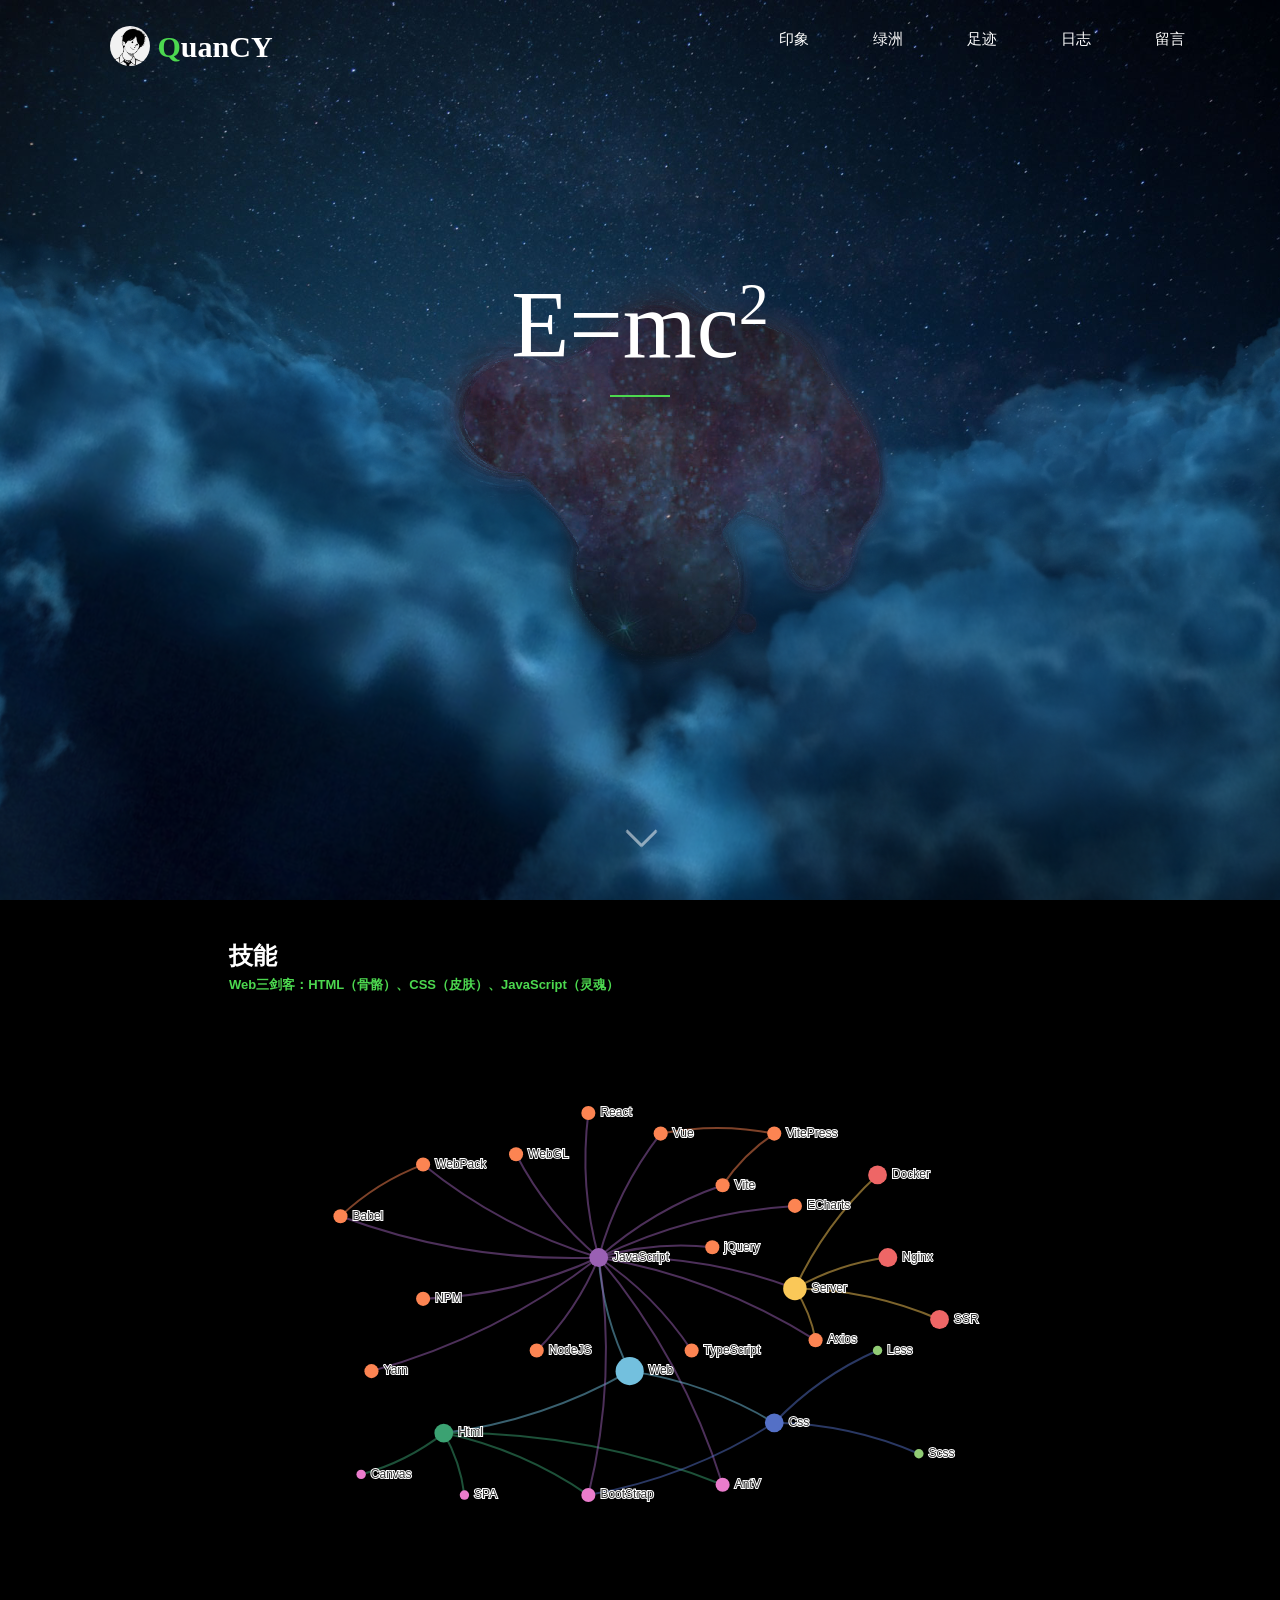
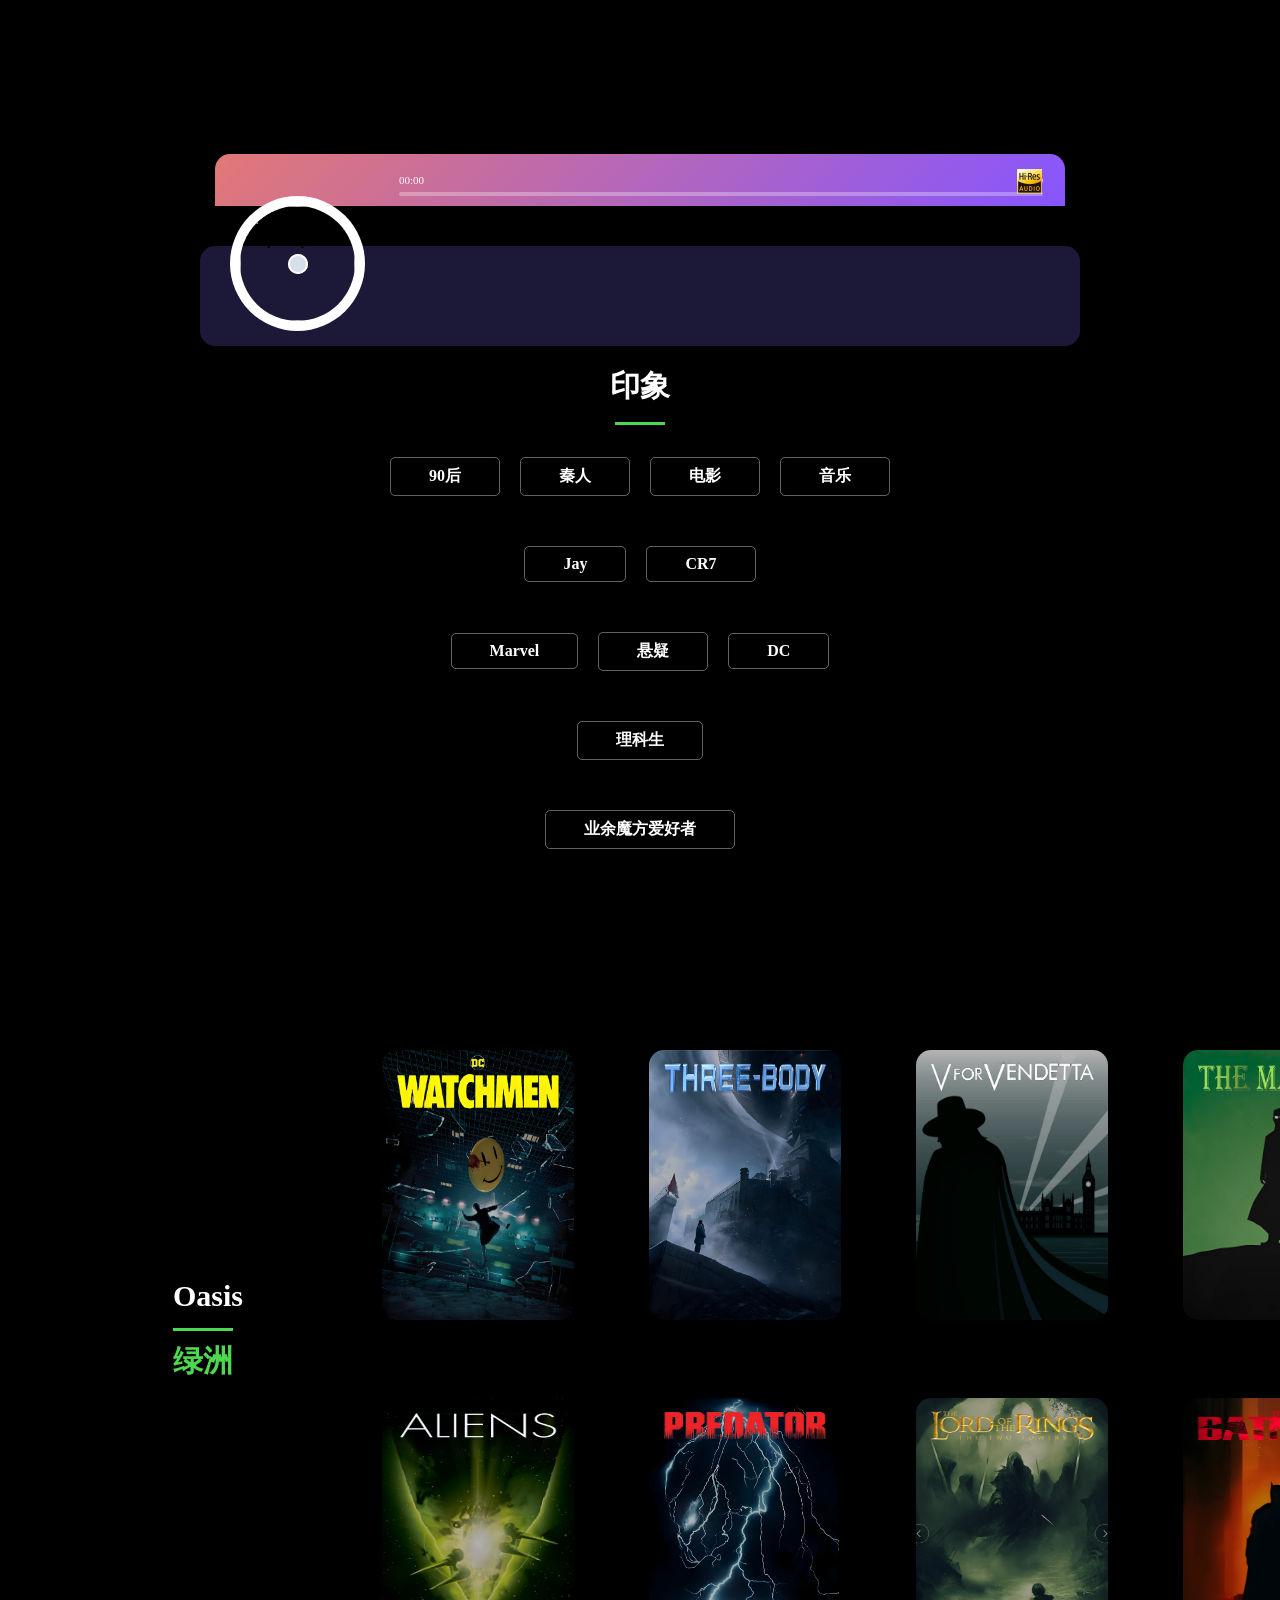
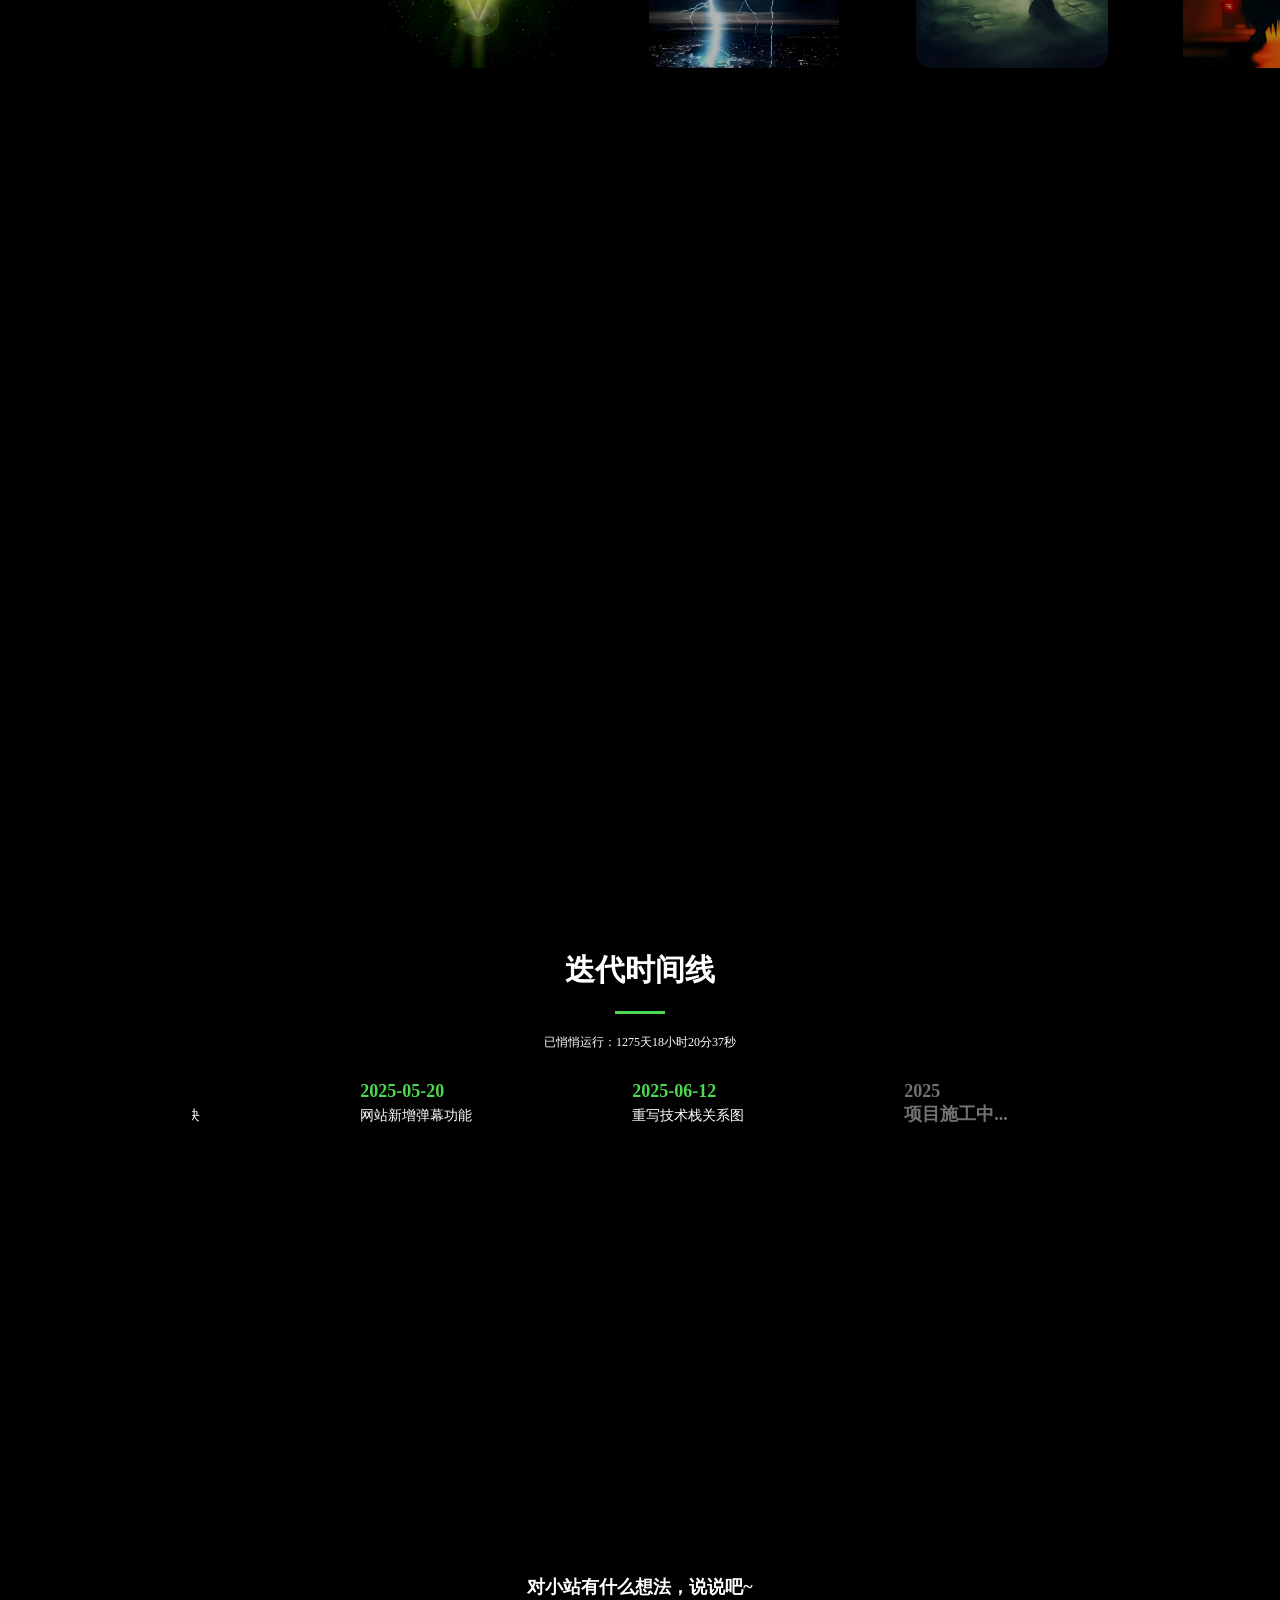
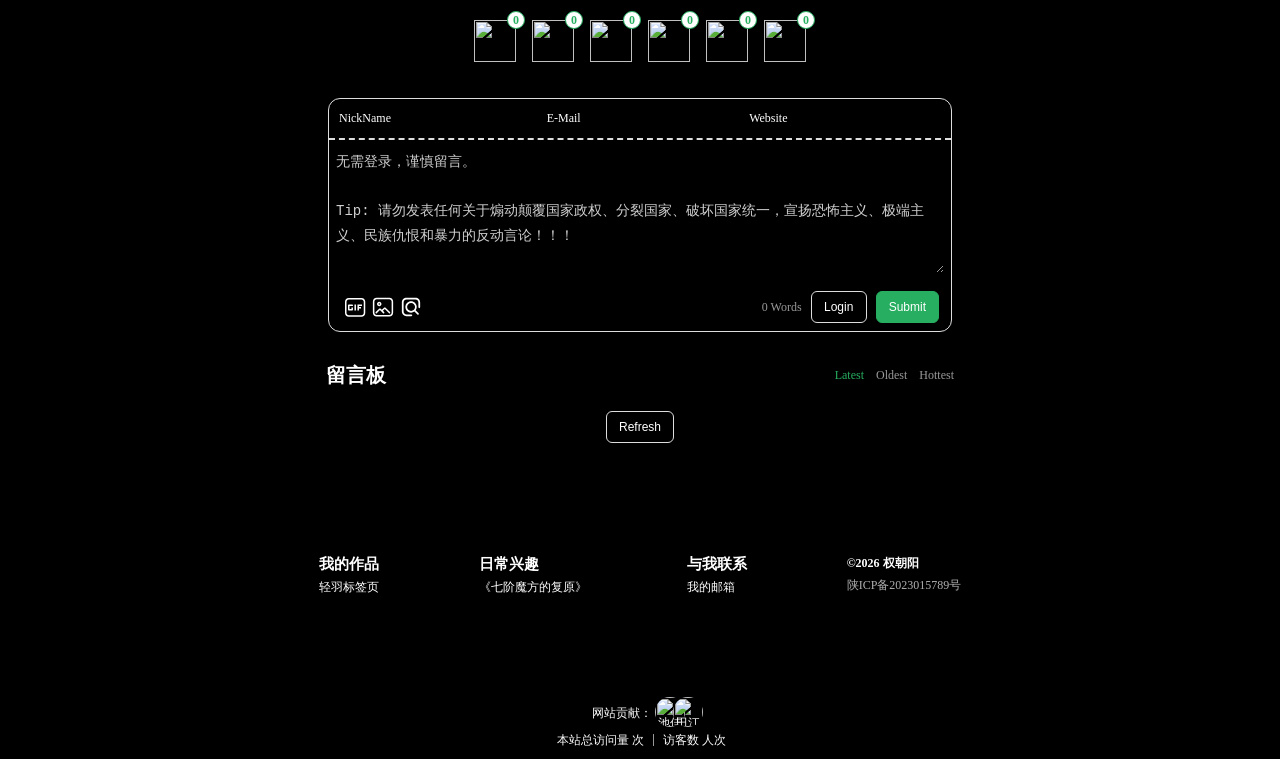
==== index.html @ f8577643 "fix(1): 路径更改" ====
<!-- <!DOCTYPE html> -->
<html lang="zh-CN">
  <head>
    <meta charset="UTF-8" />
    <link rel="icon" href="./img/Normal/Q.svg">
    <link rel="stylesheet" href="./css/loading.css">
    <meta name="viewport" content="width=device-width, initial-scale=1.0">
    <link rel="canonical" href="https://quancy.cn/">
    <meta http-equiv="Cross-Origin-Opener-Policy" content="same-origin">
    <meta http-equiv="Content-Security-Policy" content="default-src * 'unsafe-inline' 'unsafe-eval';img-src * blob: data:">
    <meta name="description" content="权朝阳的个人网站/quancy.cn" />
    <meta data-react-helmet="true" name="keywords" content="权朝阳的个人网站/quancy.cn">
    <link rel="stylesheet" href="https://use.fontawesome.com/releases/v5.3.1/css/solid.css">
    <link rel="stylesheet" href="https://use.fontawesome.com/releases/v5.3.1/css/fontawesome.css">
    <link rel="stylesheet" href="./css/music.css">
    <link rel="stylesheet" type="text/css" href="./index.css">
    <link rel="stylesheet" href="./css/card.css">
    <link rel="stylesheet" href="./css/3d-card.css">
    <link rel="stylesheet" href="./css/waline.min.css">
    <link rel="stylesheet" href="./css/danmu.css">
    <title>权朝阳&nbsp;&nbsp;|&nbsp;&nbsp;矩阵革命</title>
    <script src="./js/swal.js"></script>
    <script src="./js/danmu.js"></script>
    <script src="./js/echarts.js"></script>
    <script src="https://echarts.zhangmuchen.top/dep/echarts/map/js/china.js"></script>
  </head>
  <body>
    <!-- 加载UI -->
    <div class="loader"><span>L</span><span>O</span><span>A</span><span>D</span><span>I</span><span>N</span><span>G</span><span></span><span></span><span></span></div>
    <div id="contentPage">
      <!-- 背景 -->
      <div id="myselfGroundImg">
        <div id="container"></div>
      </div>
        <div id="navTopMenu">
          <span id="navMenuDiv">
            <span id="logoContent">
              <img src="./img/Normal/avatar.png" class="avator-class" alt="权朝阳">
              <span style="vertical-align: middle;"><span style="color: #4cd84f;">Q</span>uanCY</span>
            </span>
            <h1 style="text-indent: -9999px">权朝阳/quancy.cn</h1>
          </span>
          <nav id="hrefDiv">
            <!-- <a class="hrefText" href="https://new.quancy.cn">新版2.0</a> -->
            <a class="hrefText" id="aboutText">印象</a>
            <a class="hrefText" id="favorite">绿洲</a>
            <a class="hrefText" id="footmarkText">足迹</a>
            <a class="hrefText" id="logText">日志</a>
            <a class="hrefText" id="msgText">留言</a>
          </nav>
        </div>
      <main>
        <!-- 导航 -->
        <section style="height: 100vh;">
          <div id="topTitle">
            <div id="matrix">
              <span>E=mc<sup>2</sup></span>
            </div>
            <span class="myselfCss">
              <span class="lineOrange"></span>
            </span>
          </div>
          <div id="scrollDown"><span id="scrollDownIcon"></span></div>
        </section>
        <!-- 技能 -->
        <section>
          <div id="skill">
            <div style="backdrop-filter: blur(100px) !important;padding: 40px;">
              <div class='chartsWrapper' id='link'></div>
            </div>
          </div>
        </section>
        <!-- 印象 -->
        <section class="like-card">
          <div class="musicBody">
            <div class="musicDiv" id="musicId">
              <div id="app-cover">
                <div id="player">
                  <div id="player-track" class="active">
                    <span id="album-name"></span>
                    <span class="qualityCss">
                      <img src="./img/Normal/hi-res.jpg" class="vipIcon" alt="权朝阳/quancy.cn">
                    </span>
                    <div id="track-name"></div>
                    <div id="track-time" class="active">
                      <div id="current-time"></div>
                      <div id="track-length"></div>
                    </div>
                    <div id="s-area">
                      <div id="ins-time"></div>
                      <div id="s-hover"></div>
                      <div id="seek-bar" style="width: 0px"></div>
                    </div>
                  </div>
                  <div id="player-content">
                    <div id="album-art" class="">
                      <img src="" class="active" id="musicPic" alt="权朝阳/quancy.cn"/>
                    </div>
                    <div class="containerLrc">
                      <ul class="wordList">
                      </ul>
                    </div>
                    <div id="player-controls">
                      <div class="control">
                        <div class="button" id="play-previous">
                          <i class="fas fa-backward"></i>
                        </div>
                      </div>
                      <div class="control">
                        <div class="button" id="play-pause-button">
                          <i class="fa fa-play"></i>
                        </div>
                      </div>
                      <div class="control">
                        <div class="button" id="play-next">
                          <i class="fas fa-forward"></i>
                        </div>
                      </div>
                    </div>
                  </div>
                </div>
              </div>
            </div>
            <div id="tagContent">
              <h3 id="myselfDiv">印象</h3>
              <span class="lineBottom"></span>
              <div class="curTag">
                <span>90后</span><span>秦人</span><span>电影</span><span>音乐</span>
              </div>
              <div class="curTag">
                <span id="jay">Jay</span><span id="cr7">CR7</span>
              </div>
              <div class="curTag">
                <span id="marvel">Marvel</span><span>悬疑</span><span id="DC">DC</span>
              </div>
              <div class="curTag"><span>理科生</span></div>
              <div class="curTag"><span>业余魔方爱好者</span></div>
            </div>
          </div>
        </section>
        <!-- 绿洲 -->
        <section class="like-card">
          <div class="musicBody">
            <div class="favorite-body">
              <div class="ev-module-edit">
                <div class="ev-module-edit-box1">
                  <strong>Oasis</strong>
                </div>
                <div class="ev-module-edit-box2"></div>
                <div class="ev-module-edit-box3">
                  <strong>绿洲</strong>
                </div>
              </div>
              <div class="card-list">
                <div class="book-card">
                  <img src="./img/Watch-Men/bottom.png" class="cover" alt="权朝阳/quancy.cn"/>
                  <img src="./img/Watch-Men/logo.png" class="title" alt="权朝阳/quancy.cn"/>
                  <img src="./img/Watch-Men/men.png" class="hero" alt="权朝阳/quancy.cn"/>
                </div>
                <div class="book-card">
                  <img src="./img/Three-Body/bottom.png" class="cover" alt="权朝阳/quancy.cn"/>
                  <img src="./img/Three-Body/logo.png" class="title" style="height: 35px;top: 10" alt="权朝阳/quancy.cn"/>
                  <img src="./img/Three-Body/body.png" class="hero" alt="权朝阳/quancy.cn"/>
                </div>
                <div class="book-card">
                  <img src="./img/Vendetta/bottom.png" class="cover" alt="权朝阳/quancy.cn"/>
                  <img src="./img/Vendetta/logo.png" class="title" style="height: 35px;top: 10" alt="权朝阳/quancy.cn"/>
                  <img src="./img/Vendetta/vendetta.png" class="hero" alt="权朝阳/quancy.cn"/>
                </div>
                <div class="book-card">
                  <img src="./img/Hacker/bottom.png" class="cover" alt="权朝阳/quancy.cn"/>
                  <img src="./img/Hacker/logo.png" class="title" style="height: 35px;top: 10" alt="权朝阳/quancy.cn"/>
                  <img src="./img/Hacker/hacker.png" class="hero" alt="权朝阳/quancy.cn"/>
                </div>
                <div class="book-card">
                  <img src="./img/Harry-Potter/bottom.png" class="cover" alt="权朝阳/quancy.cn"/>
                  <img src="./img/Harry-Potter/logo.png" class="title" alt="权朝阳/quancy.cn"/>
                  <img src="./img/Harry-Potter/harry.png" class="hero" alt="权朝阳/quancy.cn"/>
                </div>
                <div class="book-card">
                  <img src="./img/Alien/bottom.jpg" class="cover" alt="权朝阳/quancy.cn"/>
                  <img src="./img/Alien/logo.png" class="title" style="height: 35px;top: 10" alt="权朝阳/quancy.cn"/>
                  <img src="./img/Alien/alien.png" class="hero" alt="权朝阳/quancy.cn"/>
                </div>
                <div class="book-card">
                  <img src="./img/Predator/bottom.png" class="cover" alt="权朝阳/quancy.cn"/>
                  <img src="./img/Predator/logo.png" class="title" style="height: 35px;top: 10" alt="权朝阳/quancy.cn"/>
                  <img src="./img/Predator/predator.png" class="hero" alt="权朝阳/quancy.cn"/>
                </div>
                <div class="book-card">
                  <img src="./img/Ring/bottom.png" class="cover" alt="权朝阳/quancy.cn" />
                  <img src="./img/Ring/logo.png" class="title" style="height: 35px;top: 10" alt="权朝阳/quancy.cn"/>
                  <img src="./img/Ring/ring.png" class="hero" alt="权朝阳/quancy.cn"/>
                </div>
                <div class="book-card">
                  <img src="./img/BatMan/bottom.png" class="cover" alt="权朝阳/quancy.cn" />
                  <img src="./img/BatMan/logo.png" class="title" style="height: 35px;top: 10" alt="权朝阳/quancy.cn" />
                  <img src="./img/BatMan/joker.png" class="hero" alt="权朝阳/quancy.cn" />
                </div>
                <div class="book-card">
                  <img src="./img/Green/bottom.png" class="cover" alt="权朝阳/quancy.cn" />
                  <img src="./img/Green/logo.png" class="title" style="height: 35px;top: 10" alt="权朝阳/quancy.cn" />
                  <img src="./img/Green/green.png" class="hero" alt="权朝阳/quancy.cn" />
                </div>
              </div>
            </div>
          </div>
        </section>
        <!-- 地图 -->
        <section>
          <div style="backdrop-filter: blur(100px) !important;padding: 40px;" class="mapMark">
            <div class='chartsWrapper' id='map'></div>
            <div class="mapBlank"></div>
          </div>
        </section>
        <!-- 时间线 -->
        <div id="chronicles">
          <h3>迭代时间线</h3>
          <span class="divLine"></span>
          <p id="sitTip"></p>
          <div class="chronicles-container-wrapper">
            <div id="chronicles-container">
              <div>
                <p class="chronicles-child-lineTime">2023-05-21</p>
                <p class="chronicles-child-body">注册「quancy.cn」域名</p>
              </div>
              <div>
                <p class="chronicles-child-lineTime">2023-06-09</p>
                <p class="chronicles-child-body">网站初版v1.0页面上线</p>
              </div>
              <div>
                <p class="chronicles-child-lineTime">2023-09-19</p>
                <p class="chronicles-child-body">网站使用2D WebGL渲染背景</p>
              </div>
              <div>
                <p class="chronicles-child-lineTime">2023-10-08</p>
                <p class="chronicles-child-body">网站新增音乐模块</p>
              </div>
              <div>
                <p class="chronicles-child-lineTime">2023-10-19</p>
                <p class="chronicles-child-body">网站新增留言板模块</p>
              </div>
              <div>
                <p class="chronicles-child-lineTime">2023-11-07</p>
                <p class="chronicles-child-body">网站进行ICP备案</p>
              </div>
              <div>
                <p class="chronicles-child-lineTime">2023-11-28</p>
                <p class="chronicles-child-body">网站使用全新UI界面2.0</p>
              </div>
              <div>
                <p class="chronicles-child-lineTime">2024-10-18</p>
                <p class="chronicles-child-body">网站新增个人旅游足迹</p>
              </div>
              <div>
                <p class="chronicles-child-lineTime">2025-03-05</p>
                <p class="chronicles-child-body">网站新增绿洲模块</p>
              </div>
              <div>
                <p class="chronicles-child-lineTime">2025-05-20</p>
                <p class="chronicles-child-body">网站新增弹幕功能</p>
              </div>
              <div>
                <p class="chronicles-child-lineTime">2025-06-12</p>
                <p class="chronicles-child-body">重写技术栈关系图</p>
              </div>
              <div title="敬请期待...">
                <p class="chronicles-child-fade-out">2025</p>
                <p class="chronicles-child-fade-out">项目施工中...</p>
              </div>
            </div>
          </div>
        </div>
        <!-- 留言板/弹幕墙 -->
        <div class="walineDiv">
          <!-- 弹幕墙 -->
          <div id="danmu" style="height: 300px;"></div>
          <!-- 留言板 -->
          <div id="waline"></div>
        </div>
      </main>
      <!-- 页脚 -->
      <footer style="z-index: 1; padding-top: 60px">
        <div>
          <p>我的作品</p>
          <a
            href="https://lighttab.cn/tabself"
            target="_blank"
            >轻羽标签页</a
          ><br />
        </div>
        <div>
          <p>日常兴趣</p>
          <a id="openDialog">《七阶魔方的复原》</a><br/>
        </div>
        <div>
          <p>与我联系</p>
          <a id="mailId">我的邮箱</a><br />
        </div>
        <div id="copyright">
          <p><b></b></p>
          <p><a href="https://beian.miit.gov.cn/" target="_blank" id="icpCss">陕ICP备2023015789号</a></p>
        </div>
      </footer>
      <!-- 底部信息 -->
      <div id="busuanzi_container_site_pv">
        <div id="contributionBox">
          <span class="contributionAutor">网站贡献：</span>
          <span id="footer-contribution">
            <img src="https://pic1.imgdb.cn/item/683029f058cb8da5c80a235c.png" class="contributionImg" title="池佳伟" alt="池佳伟">
            <img src="https://pic1.imgdb.cn/item/683029f058cb8da5c80a235d.png" class="contributionImg" title="田江龙" alt="田江龙">
          </span>
        </div>
        <span class="busuanzispan">&nbsp;本站总访问量 <span id="busuanzi_value_site_pv"></span> 次</span>
        |<span class="busuanzispan">&nbsp;访客数 <span id="busuanzi_value_site_uv"></span> 人次</span>
        <!-- 阅读量: <span class="waline-pageview-count" data-path="" /> -->
        <!-- <span class="busuanzispan">总阅读量 <span id="busuanzi_value_page_pv"></span> 次</span> -->
      </div>
    </div>
    <script src="./js/require.js"></script>
    <script src="./js/nebulon.js"></script>
    <script src="./js/constant.js"></script>
    <script src="./js/site.js"></script>
    <script src="./index.js"></script>
    <script src="./js/jquery.min.js"></script>
    <script src="./js/music.js"></script>
    <script src="./js/link.js"></script>
    <script src="./js/newMap.js"></script>
    <script type="module">
      import { init } from "./js/waline.min.js";
      init({
        el: "#waline",
        serverURL: "https://msgboard.site",
        path: '/',
        reaction: true,
        locale: {
          anonymous: '吃瓜群众',
          reactionTitle: '对小站有什么想法，说说吧~',
          comment: '留言板',
          placeholder: '无需登录，谨慎留言。\n\nTip: 请勿发表任何关于煽动颠覆国家政权、分裂国家、破坏国家统一，宣扬恐怖主义、极端主义、民族仇恨和暴力的反动言论！！！',
        },
        highlighter: (code, lang) => {
          if (!window.Prism.languages[lang]) {
            window.Prism.plugins.autoloader.loadLanguages(lang);
          }
          return window.Prism.highlight(
            code,
            window.Prism.languages[lang] || window.Prism.languages.text,
            lang,
          );
        },
        texRenderer: (blockMode, tex) =>
          katex.renderToString(tex, {
            displayMode: blockMode,
            throwOnError: false,
          }),
        noCopyright: false,
        // 设置 emoji 为微博与哔哩小黄脸
        emoji: [
          '//unpkg.com/@waline/emojis@1.2.0/bilibili',
          '//unpkg.com/@waline/emojis@1.2.0/qq',
          '//unpkg.com/@waline/emojis@1.2.0/weibo',
          '//unpkg.com/@waline/emojis@1.2.0/tieba',
          '//unpkg.com/@waline/emojis@1.2.0/bmoji',
          '//unpkg.com/@waline/emojis@1.2.0/soul-emoji'
        ],
        // 每页数量
        pageSize: 20,
        // 阅读量
        // pageview: true
      });
      document.getElementsByClassName('wl-power')[0].style.display = 'none'
      document.querySelector(".wl-actions a").style.display = 'none'
    </script>
    <script>
      // 弹窗
      setTimeout(() => {
        const openDom = document.getElementById('openDialog');
        openDom.addEventListener('click', () => {
          // 如果有音乐播放，则暂停
          if (!audio.paused) {
            audio.pause();
          }
          Swal.fire({
            width: '50%',
            title: `<div style="text-align: 'left'">记录一次七阶魔方的复原~</div>`,
            html: `
              <div>
                <iframe width="100%"" height="600px" src="//player.bilibili.com/player.html?isOutside=true&aid=114708342377610&bvid=BV1XtNxzoE4x&cid=30576214762&p=1" scrolling="no" border="0" frameborder="no" framespacing="0" allowfullscreen="true"></iframe>
                <div style="text-align: left;font-size: 15px;font-weight: 500;padding: 8px 0px">
                  BGM: We Are Electric
                </div>
              </div>
            `,
            confirmButtonText: '关闭',
            allowOutsideClick: false,
            allowEscapeKey: false
          });
        })
      }, 0);
    </script>
    <script src="./js/initDanmu.js"></script>
    <script src="./js/sourceMap.js"></script>
    <script src="./js/busuanzi.js" async></script>
  </body>
</html>
---- css/loading.css ----
*{
    /* 初始化 */
    margin: 0;
    padding: 0;
}
body{
    height: 100vh;
    background-color: black;
}
.loader{
    /* 相对定位 */
    position: relative;
    width: 100%;
    height: 60px;
    top: 50%;
    transform: translateY(-50%);
}
.loader span{
    /* 绝对定位 */
    position: absolute;
    width: 30px;
    height: 60px;
    line-height: 60px;
    margin: 0 10px;
    color: white;
    font-size: 40px;
    text-align: center;
    /* 默认旋转180度，不透明度为0 */
    transform: rotate(180deg);
    opacity: 0;
    /* 执行动画：动画名 时长 线性的 无限次播放 */
    animation: move 2.5s linear infinite;
}
.loader span::after{
    content: "";
    position: absolute;
    left: 0;
    bottom: -20px;
    width: 30px;
    height: 5px;
    border-radius: 50%;
    /* 投影效果+模糊 */
    background-color: rgba(0,0,0,0.15);
    filter: blur(1.5px);
}
/* 分别为每一个span这是动画延迟 */
.loader span:nth-child(2){
    animation-delay: 0.2s;
}
.loader span:nth-child(3){
    animation-delay: 0.4s;
}
.loader span:nth-child(4){
    animation-delay: 0.6s;
}
.loader span:nth-child(5){
    animation-delay: 0.8s;
}
.loader span:nth-child(6){
    animation-delay: 1s;
}
.loader span:nth-child(7){
    animation-delay: 1.2s;
}
.loader span:nth-child(8){
    animation-delay: 1.4s;
}
.loader span:nth-child(9){
    animation-delay: 1.6s;
}
.loader span:nth-child(10){
    animation-delay: 1.8s;
}
/* 最后面的三个圆的统一样式 */
.loader span:nth-child(8)::before,
.loader span:nth-child(9)::before,
.loader span:nth-child(10)::before{
    content: "";
    position: absolute;
    left: 0;
    bottom: 13px;
    width: 30px;
    height: 30px;
    border-radius: 50%;
}
/* 为三个圆设置颜色 */
.loader span:nth-child(8)::before{
    background-color: #eccc68;
}
.loader span:nth-child(9)::before{
    background-color: #7bed9f;
}
.loader span:nth-child(10)::before{
    background-color: #ff6b81;
}

/* 定义动画 */
@keyframes move {
    0%{
        right: 0;
        opacity: 0;
    }
    35%{
        right: 41%;
        transform: rotate(0deg);
        opacity: 1;
    }
    65%{
        right: 59%;
        transform: rotate(0deg);
        opacity: 1;
    }
    100%{
        right: 100%;
        transform: rotate(-180deg);
        opacity: 0;
    }
}
---- css/music.css ----
.containerLrc {
  height: 90px;
  /* border: 1px solid white; */
  overflow: hidden;
  position: absolute;
  left: 200px;
  width: 375px;
  top: 6px;
  z-index: 10;
}
 
.containerLrc ul {
  transition: all 0.2s;
  text-align: center;
}
 
.containerLrc li {
  color: #fff;
  opacity: 0.4;
  height: 30px;
  line-height: 30px;
  font-size: 12px;
}
.containerLrc li.active{ 
  transform: scale(1.2);
  opacity: 1;
  color: rgb(255, 255, 255);
}
.musicBody{
  backdrop-filter: blur(100px);
  height: calc(100vh - 100px);
  padding-top: 30px;
}
#musicDialog{
  border: 1px solid lightgrey;
  width: 450px;
  height: 500px;
  border-radius: 10px;
  background-color: aliceblue;
  padding: 10px;
}
#play-menu img {
  position: relative;
  bottom: 5px;
  width: 35px;
}
.musicDiv {
  width: 100%;
  height: 30%;
  position: relative;
}
*:focus {
  outline: none;
}

#app-cover {
  position: relative;
  top: 50%;
  right: 0;
  left: 0;
  width: 880px;
  height: 100px;
  margin: -4px auto;
}

#player {
  position: relative;
  height: 100%;
  z-index: 3;
}

#player-track {
  position: absolute;
  top: 0;
  right: 15px;
  left: 15px;
  padding: 13px 22px 10px 184px;
  background-color: #8ef8ab40;
  border-radius: 15px 15px 0 0;
  transition: 0.3s ease top;
  z-index: 1;
  background-image: linear-gradient(135deg, #fc8080e0, #8655ff);
}

#player-track.active {
  top: -92px;
}

#album-name {
  color: #fff;;
  font-size: 17px;
  font-weight: bold;
}

#track-name {
  color: #e4e4e4;
  font-size: 13px;
  margin: 2px 0 7px 0;
}
.qualityCss{
  position: absolute;
  right: 23px;
  top: 15px;
}
.vipIcon{
  width: 25px;
  vertical-align: middle;
}
#track-time {
  height: 15px;
  margin-bottom: 3px;
  overflow: hidden;
}

#current-time {
  float: left;
}

#track-length {
  float: right;
}

#current-time,
#track-length {
  color: white;
  font-size: 11px;
  /* background-color: #7ab48a26; */
  border-radius: 10px;
  transition: 0.3s ease all;
}

/* #track-time.active #current-time,
#track-time.active #track-length {
  color: #7ab48a;
  background-color: transparent;
} */

#s-area,
#seek-bar {
  position: relative;
  height: 4px;
  border-radius: 4px;
}

#s-area {
  background-color:  #ffffff4d;
  cursor: pointer;
}

#ins-time {
  position: absolute;
  top: -29px;
  color: #fff;
  font-size: 12px;
  white-space: pre;
  padding: 5px 6px;
  border-radius: 4px;
  display: none;
}

#s-hover {
  position: absolute;
  top: 0;
  bottom: 0;
  left: 0;
  opacity: 0.2;
  z-index: 2;
}

#ins-time,
#s-hover {
  background-color: #3b3d50;
}

#seek-bar {
  content: "";
  position: absolute;
  top: 0;
  bottom: 0;
  left: 0;
  width: 0;
  background-color: #7ab48a;
  transition: 0.2s ease width;
  z-index: 1;
}

#player-content {
  position: relative;
  height: 100%;
  border-radius: 15px;
  backdrop-filter: blur(250px);
  z-index: 2;
  background-color: #826eff38;
}

#album-art {
  position: absolute;
  top: -40px;
  width: 115px;
  height: 115px;
  margin-left: 40px;
  -webkit-transform: rotateZ(0);
  transform: rotateZ(0);
  transition: 0.3s ease all;
  box-shadow: 0 0 0 10px #fff;
  border-radius: 50%;
  overflow: hidden;
}

#album-art.active {
  top: -60px;
  box-shadow: 0 0 0 4px #fff7f7, 0 30px 50px -15px #afb7c1;
}

#album-art:before {
  content: "";
  position: absolute;
  top: 50%;
  right: 0;
  left: 0;
  width: 20px;
  height: 20px;
  margin: -10px auto 0 auto;
  background-color: #d6dee7;
  border-radius: 50%;
  box-shadow: inset 0 0 0 2px #fff;
  z-index: 2;
}

#album-art img {
  display: block;
  position: absolute;
  top: 0;
  left: 0;
  width: 100%;
  height: 100%;
  opacity: 0;
  z-index: -1;
}

#album-art img.active {
  opacity: 1;
  z-index: 1;
}

#album-art.active img.active {
  z-index: 1;
  -webkit-animation: rotateAlbumArt 3s linear 0s infinite forwards;
  animation: rotateAlbumArt 3s linear 0s infinite forwards;
}

@-webkit-keyframes rotateAlbumArt {
  0% {
    -webkit-transform: rotateZ(0);
    transform: rotateZ(0);
  }
  100% {
    -webkit-transform: rotateZ(360deg);
    transform: rotateZ(360deg);
  }
}

@keyframes rotateAlbumArt {
  0% {
    -webkit-transform: rotateZ(0);
    transform: rotateZ(0);
  }
  100% {
    -webkit-transform: rotateZ(360deg);
    transform: rotateZ(360deg);
  }
}

#album-art.buffering img {
  opacity: 0.25;
}

#album-art.buffering img.active {
  opacity: 1;
  /* filter: blur(2px);
  -webkit-filter: blur(2px); */
}

#player-controls {
  width: 290px;
  height: 100%;
  margin: 3px 5px 0 141px;
  float: right;
  overflow: hidden;
}

.control {
  width: 33.33%;
  float: left;
  padding: 12px 0;
}

.button {
  width: 26px;
  height: 26px;
  padding: 25px;
  border-radius: 6px;
  cursor: pointer;
}

.button i {
  display: block;
  color: #d6dee7;
  font-size: 26px;
  text-align: center;
  line-height: 1;
}

.button,
.button i {
  transition: 0.2s ease all;
}

.button:hover {
  background-color: #ffffff38;
}

.button:hover i {
  color: #fff;
}

#follow-me-link {
  top: 10px;
  font-size: 13px;
  padding: 5px 7px;
  background-color: #f86d92;
  border-radius: 2px;
}

#share-link {
  top: 45px;
  width: 16px;
  height: 16px;
  padding: 10px;
  font-size: 16px;
  background-color: #7dca24;
  border-radius: 50%;
}

#follow-me-link,
#share-link {
  position: fixed;
  right: 10px;
  color: #fff;
  text-align: center;
  text-decoration: none;
  z-index: 125;
}
---- index.css ----
:root {
  --theme-color: white !important;
}
.avator-class{
  width: 40px;
  height: 40px;
  border-radius: 50%;
  vertical-align: middle;
}
.chartsWrapper {
  width: 65vw;
  height: calc(92vh - 100px);
  margin: 0px auto 0;
  backdrop-filter: blur(100px) !important;
  background-color: transparent !important;
}
.mapBlank {
  height: 100px;
  backdrop-filter: blur(100px);
}
#contentPage {
  opacity: 0;
}
.m0Css {
  font-size: 40px;
  position: relative;
  right: 55px;
  top: 13px;
}
.container {
  scroll-snap-type: y initial;
}
section {
  height: calc(100vh - 100px);
  /* scroll-snap-align: center; */
}
.wl-empty {
  color: var(--theme-color) !important;
}
.wl-reaction-title {
  color: var(--theme-color) !important;
}
.wl-header label {
  color: var(--theme-color);
}
.wl-panel {
  background: none !important;
}
.wl-editor {
  background: none !important;
}
.wl-preview h4 {
  color: var(--theme-color) !important;
}
textarea::-webkit-input-placeholder {
  color: rgb(207, 207, 207) !important;
}
.wl-editor,
.wl-input {
  color: var(--theme-color) !important;
}
.wl-editor:focus,
.wl-input:focus {
  background: #ffffff2b !important;
}
.wl-btn:disabled {
  background: #27ae60 !important;
}
.wl-meta-head {
  color: var(--theme-color) !important;
}
.wl-actions a,
button,
label {
  color: var(--theme-color) !important;
}
.wl-content {
  color: var(--theme-color) !important;
}
.wl-content p {
  color: var(--theme-color) !important;
}
.wl-head span.wl-nick {
  color: #c27dff !important;
}
.wl-head a.wl-nick {
  color: #63de8d !important;
}
.wl-header label {
  color: var(--theme-color) !important;
}
.wl-card .wl-delete,
.wl-card .wl-like,
.wl-card .wl-reply,
.wl-card .wl-edit {
  color: #fff !important;
}
.wl-card .wl-time {
  color: #fff !important;
}
.wl-card .wl-badge {
  border: 1px solid #5abdff !important;
  color: #64ccff !important;
}
.wl-card .wl-meta > span {
  background: linear-gradient(to left, rgb(255, 105, 180), rgb(255, 69, 0), orange, gold, rgb(255, 69, 0), rgb(144, 238, 144), rgb(0, 255, 255), rgb(30, 144, 255), rgb(147, 112, 219)) 0% 0% / 20vw !important;
  color: #fff !important;
}
.wl-card .wl-meta {
  padding-top: 5px !important;
}
#contributionBox {
  width: 200px;
  text-align: center;
  margin: auto;
}
#icpCss {
  color: #dededec9;
}
.intervalCss {
  margin-right: 0px;
  animation: interval;
  animation-duration: 0.2s;
  animation-timing-function: linear;
  /* animation-delay: 3s; */
  display: inline-block;
  width: 30px;
  height: 30px;
  border-radius: 15px;
  margin-right: -15px;
  cursor: pointer;
}
@keyframes interval {
  0% {
    margin-right: -15px;
  }
  100% {
    margin-right: 0px;
  }
}
.contributionAutor {
  bottom: 10px;
  position: relative;
}
.contributionImg {
  display: inline-block;
  width: 30px;
  height: 30px;
  border-radius: 15px;
  margin-right: -15px;
  cursor: pointer;
}
.walineDiv {
  position: relative;
  /* top: 50%; */
  width: 100%;
  padding: 20px 0px 40px 0px;
  transition: 0.25s;
  backdrop-filter: blur(100px);
}
#waline {
  width: 50%;
  left: 50%;
  transform: translateX(-50%);
  position: relative;
}
#busuanzi_container_site_pv {
  position: relative;
  width: 100%;
  font-size: 12px;
  text-align: center;
  padding-bottom: 10px;
  transition: 0.25s;
  color: #fff;
  display: block !important;
}
.busuanzispan {
  padding: 0px 5px;
  vertical-align: text-top;
}
#ICPtextCss {
  vertical-align: middle;
  color: #ffffffb0 !important;
}
#ICPtextCss:hover {
  color: #fff;
  cursor: pointer;
}
.color-red,
.color-targets {
  color: #ea6767d2;
}
.layered-animations .x-small.shape {
  color: white;
}
.layered-animations .large.shape {
  color: #409eff;
}
#chronicles {
  backdrop-filter: blur(100px);
  color: white;
}
#chronicles,
#work,
footer {
  position: relative;
  /* top: 50%; */
  width: 100%;
  padding-top: 50px;
  padding-bottom: 100px;
  font-size: 0;
  text-align: center;
  transition: 0.25s;
}
.divLine {
  display: inline-block;
  width: 50px;
  height: 3px;
  background-color: #4cd84f;
}
#chronicles h3 {
  margin-bottom: 20px;
  font-size: 30px;
  color: white;
  transition: 0.25s;
}
#sitTip {
  margin-top: 20px;
  font-size: 12px;
  color: white;
}
.chronicles-container-wrapper {
  position: relative;
  left: 15%;
  margin-top: 30px;
  width: 70%;
  overflow: hidden;
}
#chronicles-container {
  padding-bottom: 10px;
  white-space: nowrap;
  overflow-y: hidden;
  overflow-x: auto;
  -webkit-overflow-scrolling: touch;
}
#chronicles-container div {
  display: inline-block;
  margin: 0 80px;
  text-align: left;
  vertical-align: top;
}
.chronicles-child-lineTime {
  margin-bottom: 3px;
  color: #4cd84f;
}
.chronicles-child-lineTime,
.chronicles-child-fade-out {
  margin: 0;
  font-size: 18px;
  font-weight: 700;
}
.chronicles-child-fade-out {
  color: #c4c4c494;
  cursor: not-allowed;
}
.chronicles-container-wrapper * {
  transition: 0.25s;
}
.chronicles-child-body {
  margin: 5px 0 0 0;
  color: white;
  font-size: 14px;
}
.chronicles-container-wrapper * {
  transition: 0.25s;
}
.chronicles-shadow.left {
  left: 0;
  background-image: linear-gradient(to left, rgba(255, 255, 255, 0), #ffffff);
}
.chronicles-shadow {
  position: absolute;
  top: 0;
  width: 80px;
  height: 100%;
  pointer-events: none;
}
.chronicles-shadow.right {
  left: calc(100% - 80px);
  background-image: linear-gradient(to right, rgba(255, 255, 255, 0), #ffffff);
}
#chronicles-container::-webkit-scrollbar {
  height: 5px;
}
div ::-webkit-scrollbar {
  width: 5px;
  background-color: rgba(211, 211, 211, 0.299);
}
div:hover ::-webkit-scrollbar-thumb {
  background-color: white;
  border-radius: 3px;
}
.ripple {
  width: 330px;
  height: 220px;
  position: absolute;
  border-radius: 0%;
  overflow: hidden;
  display: flex;
  align-items: center;
  justify-content: center;
}
.ripple::after {
  display: block;
  width: 110vh;
  height: 110vh;
  content: "";
  background-color: #5dd6c52e;
  border-radius: 46vh;
  position: absolute;
  left: 50%;
  top: calc(100% - var(--completion));
  translate: -50% 0;
  animation: spin 4s linear infinite;
  animation-delay: var(--delay);
}
@keyframes spin {
  0% {
    transform: rotate(0deg);
  }
  25% {
    transform: rotate(45deg);
  }
  50% {
    transform: rotate(90deg);
  }
  75% {
    transform: rotate(135deg);
  }
  100% {
    transform: rotate(180deg);
  }
}
#matrix {
  width: 100%;
  height: 110px;
  position: relative;
  top: -90px;
  font-size: 95px;
  font-family: STLiti;
  color: #fff;
}
#matrix sup {
  font-size: 60px;
}
.bubble {
  text-align: center;
  line-height: 80px;
  position: relative;
  /* left: 100px;
  top:100px; */
  background: transparent;
  border-radius: 50%;
  border: 0;
  box-shadow: inset 0 0 10px #fff;
  z-index: 99;
  animation: animateT 3s linear infinite alternate;
  /* color: #fff; */
}
.bubble::after {
  content: "";
  position: absolute;
  right: 0px;
  width: 100%;
  height: 100%;
  border-radius: 50%;
  transform: scale(0.95);
  background: radial-gradient(transparent, transparent, #b7fdec);
}
@keyframes animateT {
  0% {
    transform: translateX(0%) translateY(0%);
  }
  25% {
    transform: translateX(-25%) translateY(25%);
  }
  50% {
    transform: translateX(-75%) translateY(50%);
  }
  75% {
    transform: translateX(-50%) translateY(75%);
  }
  100% {
    transform: translateX(-25%) translateY(100%);
  }
}
#main {
  width: 100%;
  height: 100%;
  overflow: hidden;
}
#backGroundVedio {
  width: 100%;
  height: 100%;
  object-fit: fill;
  z-index: -1;
  position: absolute;
}

/**/
#skill .animation-wrapper {
  width: 100%;
}

/** Layered Animation **/

#skill .layered-animations {
  position: absolute;
  top: 50%;
  left: 50%;
  display: flex;
  align-items: center;
  justify-content: center;
  height: 500px;
  margin: -275px 0 0 -550px;
}

#skill .layered-animations .shape {
  position: absolute;
  top: 50%;
  overflow: visible;
  width: 280px;
  height: 280px;
  margin-top: -140px;
  stroke: transparent;
  stroke-width: 1px;
  fill: url(#shapesGradient);
}

@media (min-width: 740px) {
  .layered-animations .shape {
    stroke-width: 0.5px;
  }
}

#skill .layered-animations .small.shape {
  width: 64px;
  height: 64px;
  margin-top: -32px;
  stroke: currentColor;
  fill: currentColor;
}

#skill .layered-animations .x-small.shape {
  width: 32px;
  height: 32px;
  margin-top: -16px;
  stroke: currentColor;
  fill: currentColor;
}
#runtime {
  position: relative;
  color: white;
  top: 47%;
  font-size: 13px;
  text-align: center;
}
.myselfCss {
  display: inline-block;
  top: -75px;
  position: relative;
  /* text-align: left; */
  /* margin-left: 20px; */
}
.lineCss {
  display: inline-block;
  width: 1px;
  margin-bottom: 65px;
  height: 80px;
  background-color: white;
  opacity: 0.5;
}
.firstCss {
  font-size: 30px;
  color: #4cd84f;
  font-family: "fontface__思源黑体Light__17__944703741718";
}
.lineOrange {
  display: inline-block;
  width: 60px;
  height: 2px;
  background-color: #4cd84f;
}
.secondCss {
  font-size: 40px;
  color: white;
  font-family: "fontface__思源黑体Light__17__944703741718";
}
#myselfGroundImg.loaded {
  transform: scale(1);
  opacity: 1;
}
#myselfGroundImg {
  width: 100%;
  height: 100%;
  position: fixed;
  z-index: 0;
  background-repeat: no-repeat;
  background-size: cover;
  background-position: center;
  transition: transform 1.5s, opacity 1s;
}
#skill {
  position: relative;
  /* top: 50%; */
  width: 100%;
  height: 100%;
  text-align: center;
  transition: 0.25s;
  backdrop-filter: blur(100px);
}
.ev-module-edit {
  display: grid;
  align-content: center;
  justify-content: center;
}
.ev-module-photo {
  font-size: 2em;
  color: var(--theme-color) !important;
  display: grid;
  align-content: center;
}
.baifenbi {
  margin: 20px 93px 0px 45px;
  font-size: 55px;
  font-weight: 700;
  position: absolute;
}
.skillIcon {
  vertical-align: middle;
  width: 64px;
  margin-top: 12px;
}
.percent {
  position: absolute;
  /* top: var(--topNum); */
  padding-left: 30px;
  /* animation: floatPos 4.5s linear infinite;
  animation-delay: var(--delay); */
}
@keyframes floatPos {
  0% {
    margin-top: 0;
    transform: rotate(0deg);
  }
  25% {
    margin-top: 5px;
    transform: rotate(-10deg);
  }
  50% {
    margin-top: 0;
    transform: rotate(5deg);
  }
  75% {
    margin-top: -20px;
    transform: rotate(-10deg);
  }
  100% {
    margin-top: 0;
    transform: rotate(0deg);
  }
}
.lineDiv {
  background-color: #78c08c;
  width: 35px;
  height: 5px;
  left: 55px;
  top: 120px;
  position: absolute;
}
/* .divAll {
  width: 330px;
  height: 220px;
  background-color: #fff;
  position: relative;
  z-index: 1;
  border-radius: 10px;
  color: #78c08c;
} */
.divAll:hover {
  cursor: pointer;
  /* transform: scale(1.03); */
  transition-duration: 0.1s;
  /* background: #78c08c; */
  color: #78c08c;
}
.skillText {
  font-size: 16px;
  bottom: 55px;
  left: 55px;
  position: absolute;
}
.ev-module-edit-box1 {
  font-size: 30px;
  color: #ffffff;
  text-align: left;
}
.ev-module-edit-box2 {
  width: 60px;
  height: 3px;
  background: #4cd84f;
  margin-top: 15px;
}
.ev-module-edit-box3 {
  font-size: 30px;
  color: #4cd84f;
  text-align: left;
  margin-top: 10px;
}
html,
body {
  scroll-behavior: smooth;
  scroll-snap-type: y mandatory;
}
body {
  margin: 0;
  overflow-x: hidden;
  justify-content: center;
  align-items: center;
  position: absolute;
  width: 100%;
  height: 100vh;
  z-index: 6000;
}
#navTopMenu.sticky,
#navMenu {
  background-color: rgb(255 255 255 / 80%);
  -webkit-backdrop-filter: blur(30px) saturate(180%);
  backdrop-filter: blur(30px) saturate(180%);
}

#navTopMenu.sticky {
  z-index: 99;
  position: absolute;
  height: 82px;
  box-shadow: rgb(0 0 0 / 10%) 0 5px 20px;
}
#navTopMenu {
  position: fixed;
  top: 0;
  width: 100%;
  height: 100px;
  transition: 0.25s;
  z-index: 1;
}
#navMenuDiv {
  position: absolute;
  top: 20px;
  left: 100px;
  font-size: 0;
  transition: 0.25s;
}
.quancy {
  border-radius: 6px;
  width: 100%;
  height: 100%;
}
#logoContent {
  font-size: 30px;
  font-family: STLiti;
  font-weight: 600;
  color: white;
  padding-left: 10px;
  position: absolute;
  line-height: 45px;
  display: inline-block;
  width: 200px;
}
#moreBtn {
  cursor: pointer;
  z-index: 1;
}
#hrefDiv {
  position: absolute;
  right: 65px;
  top: 30px;
  white-space: nowrap;
  transition: 0.25s;
}
#hrefDiv a:hover {
  color: #ffb401;
}
#navTopMenu .hrefText {
  margin: 0 10px;
  padding: 10px 20px;
  border-radius: 5px;
  color: #fff;
  font-size: 15px;
}
.hrefText {
  position: relative;
  cursor: pointer;
  transition: 0.25s;
}
#iconTheme {
  padding: 5px;
  border-radius: 50%;
  border: 1px solid transparent;
  color: #4cd84f;
  background-color: #fff;
  transition: 0.25s;
}
i {
  /* font-family: iconfont !important; */
  font-style: normal;
  -webkit-font-smoothing: antialiased;
  -webkit-text-stroke-width: 0;
  -moz-osx-font-smoothing: grayscale;
}
a {
  text-decoration: none;
  transition: 0.25s;
}
#topTitle {
  text-align: center;
  width: 100%;
  /* padding-top: 19%; */
  top: 40%;
  position: relative;
}
h1 {
  font-weight: 400;
  font-size: 76px;
  color: #fff;
}
.underline {
  position: absolute;
  left: 43%;
  margin-top: 10px;
  color: white;
  font-family: math;
  font-size: 18px;
}
h2 {
  font-weight: 400;
  font-size: 15px;
  color: #fff;
}
h2 span {
  color: rgba(255, 255, 255, 0.6);
}
.textColor {
  color: #4cd84f;
  font-size: 18px;
}
#scrollDown {
  position: absolute;
  bottom: 100px;
  width: 100%;
  text-align: center;
  color: white;
  font-size: 25px;
  z-index: 0;
}
#scrollDownIcon {
  position: absolute;
  top: 20px;
  left: calc(50% - 10px);
  border-right: 3px solid;
  border-top: 3px solid;
  border-color: rgba(255, 255, 255, 0.5);
  border-radius: 2px;
  box-sizing: unset;
  height: 20px;
  width: 20px;
  -webkit-transform: rotate(135deg);
  transform: rotate(135deg);
  cursor: pointer;
  transition: 0.25s;
  animation: twinkle 2s 2s;
}
#tagContent {
  background-size: cover;
  z-index: 5;
  height: 70%;
}
#welcome {
  height: 25%;
  position: relative;
  /* top: 50%; */
  width: 100%;
  text-align: center;
  z-index: 2;
}
.centerWel {
  width: 60%;
  height: 220px;
  margin: auto;
  z-index: 1;
}
.desc {
  width: 33.3%;
  text-align: center;
  float: left;
  height: 220px;
  line-height: 220px;
  color: rgb(106 106 106);
  text-align: center;
}
.underlineCss {
  width: 50px;
  height: 3px;
  background: #ffb401;
  display: inline-block;
  position: relative;
  top: 20px;
  right: 117px;
}
.zuoyouming {
  width: 270px;
  position: absolute;
  left: 0;
  top: 0;
  bottom: 0;
  right: 0;
  margin: auto;
}
.zuoyoumingText {
  font-size: 18px;
  display: inline-block;
  padding-top: 10px;
}
.desc button {
  width: 145px;
  position: absolute;
  height: 45px;
  top: 15px;
  border-radius: 25px;
  margin-top: 10px;
  bottom: 0;
  border: 1px solid #78c08c;
  margin: auto;
  background: #78c08c;
  color: white;
  font-size: 18px;
}
#tagContent {
  position: relative;
  width: 100%;
  text-align: center;
}
footer {
  position: relative;
  width: 100%;
  padding-top: 10px;
  padding-bottom: 100px;
  text-align: center;
  transition: 0.25s;
}
h3 {
  font-size: 30px;
  color: #fff;
  transition: 0.25s;
}
.lineBottom {
  position: absolute;
  left: calc(50% - 25px);
  margin-top: 15px;
  width: 50px;
  height: 3px;
  background-color: #4cd84f;
}
.curTag {
  position: relative;
  margin-top: 50px;
  width: 100%;
  font-size: small;
}
.curTag span {
  margin: 0 10px;
  padding: 8px 38px;
  border-radius: 5px;
  color: #fff;
  transition: 0.25s;
  font-size: 16px;
  font-weight: 600;
  backdrop-filter: blur(200px);
  display: inline-block;
  z-index: 5;
  border: 1px solid #ffffff61;
}
.curTag span:hover {
  transform: scale(1.03);
  cursor: pointer;
}
.aboutContent {
  position: relative;
  margin-top: 35px;
  width: 100%;
  color: rgb(0 0 0 / 80%);
  font-size: 14px;
}
p {
  transition: 0.25s;
}
footer div {
  display: inline-block;
  position: relative;
  text-align: left;
  vertical-align: top;
  padding: 0 50px;
}
footer p {
  font-size: 15px;
  font-weight: 700;
  color: #fff;
}
footer a {
  position: relative;
  border-bottom: 1px solid transparent;
  color: #fff;
  cursor: pointer;
  font-size: 12px;
  margin-top: 5px;
  display: inline-block;
}
footer a:hover {
  text-decoration: underline;
}
#copyright p {
  font-size: 12px;
  font-weight: initial;
}
::-webkit-scrollbar {
  width: 0px;
  height: 5px;
}
---- css/card.css ----
.content
{
  position: absolute;
  width: 100%;
  padding: 30px;
  padding-top: 56%;
  text-align: center;
}
.content h2 
{
  font-size: 1.7em;
  color: #fff;
  margin-bottom: 10px;
}
.content p 
{
  color: #fff;
  line-height: 1.5em;
  padding: 0px 30px;
  margin-top: 12%;
  font-size: 0.9em;
}

.tariffCards {
  user-select: none;
  transform-style: preserve-3d;
  display: grid;
  justify-content: end;
  align-content: center;
}
.tariffCards:after {
  position: absolute;
  bottom: -27px;
  left: 5%;
  content: "";
  width: 65%;
  height: 10px;
  border-radius: 100%;
  background-image: radial-gradient(rgba(34, 50, 84, 0.04), rgba(34, 50, 84, 0));
}
.tariffCards > div {
  position: relative;
  width: 20rem;
  height: 10rem;
  border-radius: 1.5em;
  color: white;
  transform: rotateX(45deg) rotateY(-15deg) rotate(45deg);
  transition: all 0.4s ease;
  overflow: hidden;
  cursor: pointer;
}
.tariffCards > div:after {
  position: absolute;
  top: -70px;
  left: 0;
  content: "";
  width: 200%;
  height: 200%;
  background-image: linear-gradient(60deg, rgba(255, 255, 255, 0) 20%, rgba(255, 255, 255, 0.1), rgba(255, 255, 255, 0) 80%);
  transform: translateX(-100%);
}
.tariffCards > div img {
  margin-top: 15px;
  pointer-events: none;
}
.tariffCards > div h3 {
  position: absolute;
  bottom: 28px;
  left: 15px;
  font-size: 18px;
  font-weight: 800;
}
.tariffCards > div span {
  position: absolute;
  font-weight: 700;
  bottom: 15px;
  left: 15px;
  font-size: 12px;
  font-weight: 600;
  opacity: 0.8;
}
.tariffCards > div.economy {
  margin-top: 0;
  z-index: 3;
  background-color: #8063E1;
  background-image: linear-gradient(135deg, #2affb6, #4066fd);
  box-shadow: 20px 20px 60px rgba(34, 50, 84, 0.5), 1px 1px 0px 1px #8063E1;
}
.tariffCards > div.premiumeconomy {
  margin-top: -70px;
  z-index: 2;
  background-color: #3F58E3;
  background-image: linear-gradient(135deg, #fc7ff0, #dde33f);
  box-shadow: 20px 20px 60px rgba(34, 50, 84, 0.5), 1px 1px 0px 1px #3F58E3;
}
.tariffCards > div.business {
  margin-top: -70px;
  z-index: 1;
  background-color: #2C6FD1;
  background-image: linear-gradient(135deg, #d621fe, #28fff5);
  box-shadow: 20px 20px 60px rgba(34, 50, 84, 0.5), 1px 1px 0px 1px #2C6FD1;
}
.tariffCards > div.first {
  margin-top: -70px;
  background-color: #352F64;
  background-image: linear-gradient(135deg, #ff8383, #7a45ff);
  box-shadow: 5px 5px 60px rgba(34, 50, 84, 0.1), 1px 1px 0px 1px #352F64;
}
.tariffCards > div:hover {
  transform: rotateX(30deg) rotateY(-15deg) rotate(30deg) translate(-25px, 50px);
}
.tariffCards > div:hover:after {
  transform: translateX(100%);
  transition: all 1.2s ease-in-out;
}
---- css/3d-card.css ----
.favorite-body {
  margin: 0 auto;
  position: relative;
  width: 90%;
  height: 100%;
  display: grid;
  grid-template-columns: 25% 75%;
}

.card-list {
  display: grid;
  grid-template-columns: repeat(5, 1fr);
  grid-template-rows: repeat(2, 1fr);
  gap: 15px;
  margin-top: 120px;
  /* flex-flow: row wrap; */
}
.like-card {
  height: calc(100vh - 100px);
}
.book-card {
  width: 12em;
  margin: 0 30px;
  position: relative;
  :nth-child(1) {
    box-shadow: 0 35px 35px -8px rgba(0, 0, 0, 0.75);
  }
}
.book-card img {
  position: absolute;
  width: 100%;
  transition: 0.2s;
}
.cover {
  z-index: 1;
  opacity: 0.7;
  width: 195px;
  height: 270px;
  border-radius: 15px;
}
.book-card:hover .cover {
  transform: perspective(500px) rotateX(25deg);
}
.hero {
  z-index: 2;
  opacity: 0;
}
.book-card:hover .hero {
  opacity: 1;
  transform: perspective(500px) translate3d(0, -80px, 50px);
}
.title {
  z-index: 3;
  top: 0;
  transform: scale(0.85);
}
.book-card:hover .title {
  transform: perspective(500px) translate3d(0, 150px, 50px) scale(1.1);
}
---- css/waline.min.css ----
:root {
  --waline-font-size: 1rem;
  --waline-white: #fff;
  --waline-light-grey: #999;
  --waline-dark-grey: #666;
  --waline-theme-color: #27ae60;
  --waline-active-color: #2ecc71;
  --waline-color: #444;
  --waline-bgcolor: #fff;
  --waline-bgcolor-light: #f8f8f8;
  --waline-bgcolor-hover: #f0f0f0;
  --waline-border-color: #ddd;
  --waline-disable-bgcolor: #f8f8f8;
  --waline-disable-color: #000;
  --waline-code-bgcolor: #282c34;
  --waline-bq-color: #f0f0f0;
  --waline-avatar-size: 3.25rem;
  --waline-m-avatar-size: calc(var(--waline-avatar-size) * 9 / 13);
  --waline-badge-color: #3498db;
  --waline-badge-font-size: 0.75em;
  --waline-info-bgcolor: #f8f8f8;
  --waline-info-color: #999;
  --waline-info-font-size: 0.625em;
  --waline-border: 1px solid var(--waline-border-color);
  --waline-avatar-radius: 50%;
  --waline-box-shadow: none;
}
[data-waline] {
  font-size: var(--waline-font-size);
  text-align: start;
}
[dir="rtl"] [data-waline] {
  direction: rtl;
}
[data-waline] * {
  box-sizing: content-box;
  line-height: 1.75;
}
[data-waline] p {
  color: var(--waline-color);
}
[data-waline] a {
  position: relative;
  display: inline-block;
  color: var(--waline-theme-color);
  text-decoration: none;
  word-break: break-word;
  cursor: pointer;
}
[data-waline] a:hover {
  color: var(--waline-active-color);
}
[data-waline] img {
  max-width: 100%;
  max-height: 400px;
  border: none;
}
[data-waline] hr {
  margin: 0.825em 0;
  border-style: dashed;
  border-color: var(--waline-bgcolor-light);
}
[data-waline] code,
[data-waline] pre {
  margin: 0;
  padding: 0.2em 0.4em;
  border-radius: 3px;
  background: var(--waline-bgcolor-light);
  font-size: 85%;
}
[data-waline] pre {
  overflow: auto;
  padding: 10px;
  line-height: 1.45;
}
[data-waline] pre::-webkit-scrollbar {
  width: 6px;
  height: 6px;
}
[data-waline] pre::-webkit-scrollbar-track-piece:horizontal {
  -webkit-border-radius: 6px;
  border-radius: 6px;
  background: rgba(0, 0, 0, 0.1);
}
[data-waline] pre::-webkit-scrollbar-thumb:horizontal {
  width: 6px;
  -webkit-border-radius: 6px;
  border-radius: 6px;
  background: var(--waline-theme-color);
}
[data-waline] pre code {
  padding: 0;
  background: rgba(0, 0, 0, 0);
  color: var(--waline-color);
  white-space: pre-wrap;
  word-break: keep-all;
}
[data-waline] blockquote {
  margin: 0.5em 0;
  padding: 0.5em 0 0.5em 1em;
  border-inline-start: 8px solid var(--waline-bq-color);
  color: var(--waline-dark-grey);
}
[data-waline] blockquote > p {
  margin: 0;
}
[data-waline] ol,
[data-waline] ul {
  margin-inline-start: 1.25em;
  padding: 0;
}
[data-waline] input[type="checkbox"],
[data-waline] input[type="radio"] {
  display: inline-block;
  vertical-align: middle;
  margin-top: -2px;
}
.wl-browser{
  margin-left: 5px;
}
.wl-os{
  margin-left: 5px;
}
.wl-btn {
  display: inline-block;
  vertical-align: middle;
  min-width: 2.5em;
  margin-bottom: 0;
  padding: 0.5em 1em;
  border: 1px solid var(--waline-border-color);
  border-radius: 0.5em;
  background: rgba(0, 0, 0, 0);
  color: var(--waline-color);
  font-weight: 400;
  font-size: 0.75em;
  line-height: 1.5;
  text-align: center;
  white-space: nowrap;
  cursor: pointer;
  user-select: none;
  transition-duration: 0.4s;
  touch-action: manipulation;
}
.wl-btn:hover,
.wl-btn:active {
  border-color: var(--waline-theme-color);
  color: var(--waline-theme-color);
}
.wl-btn:disabled {
  border-color: var(--waline-border-color);
  background: var(--waline-disable-bgcolor);
  color: var(--waline-disable-color);
  cursor: not-allowed;
}
.wl-btn.primary {
  border-color: var(--waline-theme-color);
  background: var(--waline-theme-color);
  color: var(--waline-white);
}
.wl-btn.primary:hover,
.wl-btn.primary:active {
  border-color: var(--waline-active-color);
  background: var(--waline-active-color);
  color: var(--waline-white);
}
.wl-btn.primary:disabled {
  border-color: var(--waline-border-color);
  background: var(--waline-disable-bgcolor);
  color: var(--waline-disable-color);
  cursor: not-allowed;
}
.wl-loading {
  text-align: center;
}
.wl-loading svg {
  margin: 0 auto;
}
.wl-comment {
  position: relative;
  display: flex;
  margin-bottom: 0.75em;
}
.wl-close {
  position: absolute;
  top: -4px;
  inset-inline-end: -4px;
  padding: 0;
  border: none;
  background: rgba(0, 0, 0, 0);
  line-height: 1;
  cursor: pointer;
}
.wl-login-info {
  max-width: 80px;
  margin-top: 0.75em;
  text-align: center;
}
.wl-logout-btn {
  position: absolute;
  top: -10px;
  inset-inline-end: -10px;
  padding: 3px;
  border: none;
  background: rgba(0, 0, 0, 0);
  line-height: 0;
  cursor: pointer;
}
.wl-avatar {
  position: relative;
  width: var(--waline-avatar-size);
  height: var(--waline-avatar-size);
  margin: 0 auto;
  border: var(--waline-border);
  border-radius: var(--waline-avatar-radius);
}
@media (max-width: 720px) {
  .wl-avatar {
    width: var(--waline-m-avatar-size);
    height: var(--waline-m-avatar-size);
  }
}
.wl-avatar img {
  width: 100%;
  height: 100%;
  border-radius: var(--waline-avatar-radius);
}
.wl-login-nick {
  display: block;
  color: var(--waline-theme-color);
  font-size: 0.75em;
  word-break: break-all;
}
.wl-panel {
  position: relative;
  flex-shrink: 1;
  width: 100%;
  margin: 0.5em;
  border: var(--waline-border);
  border-radius: 0.75em;
  background: var(--waline-bgcolor);
  box-shadow: var(--waline-box-shadow);
}
.wl-header {
  display: flex;
  overflow: hidden;
  padding: 0 4px;
  border-bottom: 2px dashed var(--waline-border-color);
  border-top-left-radius: 0.75em;
  border-top-right-radius: 0.75em;
}
@media (max-width: 580px) {
  .wl-header {
    display: block;
  }
}
.wl-header label {
  min-width: 40px;
  padding: 0.75em 0.5em;
  color: var(--waline-color);
  font-size: 0.75em;
  text-align: center;
}
.wl-header input {
  flex: 1;
  width: 0;
  padding: 0.5em;
  background: rgba(0, 0, 0, 0);
  font-size: 0.625em;
  resize: none;
}
.wl-header-item {
  display: flex;
  flex: 1;
}
@media (max-width: 580px) {
  .wl-header-item:not(:last-child) {
    border-bottom: 2px dashed var(--waline-border-color);
  }
}
.wl-header-1 .wl-header-item {
  width: 100%;
}
.wl-header-2 .wl-header-item {
  width: 50%;
}
@media (max-width: 580px) {
  .wl-header-2 .wl-header-item {
    flex: 0;
    width: 100%;
  }
}
.wl-header-3 .wl-header-item {
  width: 33.33%;
}
@media (max-width: 580px) {
  .wl-header-3 .wl-header-item {
    width: 100%;
  }
}
.wl-editor {
  position: relative;
  width: calc(100% - 1em);
  min-height: 8.75em;
  margin: 0.75em 0.5em;
  border-radius: 0.5em;
  background: rgba(0, 0, 0, 0);
  font-size: 0.875em;
  resize: vertical;
}
.wl-editor,
.wl-input {
  max-width: 100%;
  border: none;
  color: var(--waline-color);
  outline: none;
  transition: all 0.25s ease;
}
.wl-editor:focus,
.wl-input:focus {
  background: var(--waline-bgcolor-light);
}
.wl-preview {
  padding: 0 0.5em 0.5em;
}
.wl-preview h4 {
  margin: 0.25em;
  font-weight: bold;
  font-size: 0.9375em;
}
.wl-preview .wl-content {
  min-height: 1.25em;
  padding: 0.25em;
  word-break: break-word;
  hyphens: auto;
}
.wl-preview .wl-content > *:first-child {
  margin-top: 0;
}
.wl-preview .wl-content > *:last-child {
  margin-bottom: 0;
}
.wl-footer {
  position: relative;
  display: flex;
  flex-wrap: wrap;
  margin: 0.5em 0.75em;
}
.wl-actions {
  display: flex;
  flex: 2;
  align-items: center;
}
.wl-action {
  display: inline-flex;
  align-items: center;
  justify-content: center;
  width: 1.5em;
  height: 1.5em;
  margin: 2px;
  padding: 0;
  border: none;
  background: rgba(0, 0, 0, 0);
  color: var(--waline-color);
  font-size: 16px;
  cursor: pointer;
}
.wl-action:hover {
  color: var(--waline-theme-color);
}
.wl-action.active {
  color: var(--waline-active-color);
}
#wl-image-upload {
  display: none;
}
#wl-image-upload:focus + label {
  color: var(--waline-color);
}
#wl-image-upload:focus-visible + label {
  outline: -webkit-focus-ring-color auto 1px;
}
.wl-info {
  display: flex;
  flex: 3;
  align-items: center;
  justify-content: flex-end;
}
.wl-info .wl-text-number {
  color: var(--waline-info-color);
  font-size: 0.75em;
}
.wl-info .wl-text-number .illegal {
  color: red;
}
.wl-info button {
  margin-inline-start: 0.75em;
}
.wl-info button svg {
  display: block;
  margin: 0 auto;
  line-height: 18px;
}
.wl-emoji-popup {
  position: absolute;
  top: 100%;
  inset-inline-start: 1.25em;
  z-index: 10;
  max-width: 526px;
  border: var(--waline-border);
  border-radius: 6px;
  background: var(--waline-bgcolor);
  box-shadow: var(--waline-box-shadow);
  opacity: 0;
  visibility: hidden;
  transition: transform 0.2s ease-out, opacity 0.2s ease-out;
  transform: scale(0.9, 0.9);
  transform-origin: 0 0;
}
.wl-emoji-popup.display {
  opacity: 1;
  visibility: visible;
  transform: none;
}
.wl-emoji-popup button {
  display: inline-block;
  vertical-align: middle;
  width: 2em;
  margin: 0.125em;
  padding: 0;
  border-width: 0;
  background: rgba(0, 0, 0, 0);
  font-size: inherit;
  line-height: 2;
  text-align: center;
  cursor: pointer;
}
.wl-emoji-popup button:hover {
  background: var(--waline-bgcolor-hover);
}
.wl-emoji-popup .wl-emoji {
  display: inline-block;
  vertical-align: middle;
  max-width: 1.5em;
  max-height: 1.5em;
}
.wl-emoji-popup .wl-tab-wrapper {
  overflow-y: auto;
  max-height: 145px;
  padding: 0.5em;
}
.wl-emoji-popup .wl-tab-wrapper::-webkit-scrollbar {
  width: 6px;
  height: 6px;
}
.wl-emoji-popup .wl-tab-wrapper::-webkit-scrollbar-track-piece:vertical {
  -webkit-border-radius: 6px;
  border-radius: 6px;
  background: rgba(0, 0, 0, 0.1);
}
.wl-emoji-popup .wl-tab-wrapper::-webkit-scrollbar-thumb:vertical {
  width: 6px;
  -webkit-border-radius: 6px;
  border-radius: 6px;
  background: var(--waline-theme-color);
}
.wl-emoji-popup .wl-tabs {
  position: relative;
  overflow-x: auto;
  padding: 0 6px;
  white-space: nowrap;
}
.wl-emoji-popup .wl-tabs::before {
  content: " ";
  position: absolute;
  top: 0;
  right: 0;
  left: 0;
  z-index: 2;
  height: 1px;
  background: var(--waline-border-color);
}
.wl-emoji-popup .wl-tabs::-webkit-scrollbar {
  width: 6px;
  height: 6px;
}
.wl-emoji-popup .wl-tabs::-webkit-scrollbar-track-piece:horizontal {
  -webkit-border-radius: 6px;
  border-radius: 6px;
  background: rgba(0, 0, 0, 0.1);
}
.wl-emoji-popup .wl-tabs::-webkit-scrollbar-thumb:horizontal {
  height: 6px;
  -webkit-border-radius: 6px;
  border-radius: 6px;
  background: var(--waline-theme-color);
}
.wl-emoji-popup .wl-tab {
  position: relative;
  margin: 0;
  padding: 0 0.5em;
}
.wl-emoji-popup .wl-tab.active {
  z-index: 3;
  border: 1px solid var(--waline-border-color);
  border-top-width: 0;
  border-bottom-right-radius: 6px;
  border-bottom-left-radius: 6px;
  background: var(--waline-bgcolor);
}
.wl-gif-popup {
  position: absolute;
  top: 100%;
  inset-inline-start: 1.25em;
  z-index: 10;
  width: calc(100% - 3em);
  padding: 0.75em 0.75em 0.25em;
  border: var(--waline-border);
  border-radius: 6px;
  background: var(--waline-bgcolor);
  box-shadow: var(--waline-box-shadow);
  opacity: 0;
  visibility: hidden;
  transition: transform 0.2s ease-out, opacity 0.2s ease-out;
  transform: scale(0.9, 0.9);
  transform-origin: 0 0;
}
.wl-gif-popup.display {
  opacity: 1;
  visibility: visible;
  transform: none;
}
.wl-gif-popup input {
  box-sizing: border-box;
  width: 100%;
  margin-bottom: 10px;
  padding: 3px 5px;
  border: var(--waline-border);
}
.wl-gif-popup img {
  display: block;
  box-sizing: border-box;
  width: 100%;
  border-width: 2px;
  border-style: solid;
  border-color: #fff;
  cursor: pointer;
}
.wl-gif-popup img:hover {
  border-color: var(--waline-theme-color);
  border-radius: 2px;
}
.wl-gallery {
  display: flex;
  overflow-y: auto;
  max-height: 80vh;
}
.wl-gallery-column {
  display: flex;
  flex: 1;
  flex-direction: column;
  height: -webkit-max-content;
  height: -moz-max-content;
  height: max-content;
}
.wl-cards .wl-user {
  --avatar-size: var(--waline-avatar-size);
  position: relative;
  margin-inline-end: 0.75em;
}
@media (max-width: 720px) {
  .wl-cards .wl-user {
    --avatar-size: var(--waline-m-avatar-size);
  }
}
.wl-cards .wl-user img {
  width: var(--avatar-size);
  height: var(--avatar-size);
  border-radius: var(--waline-avatar-radius);
  box-shadow: var(--waline-box-shadow);
}
.wl-cards .wl-user .verified-icon {
  position: absolute;
  top: calc(var(--avatar-size) * 3 / 4);
  inset-inline-start: calc(var(--avatar-size) * 3 / 4);
  border-radius: 50%;
  background: var(--waline-bgcolor);
  box-shadow: var(--waline-box-shadow);
}
.wl-card-item {
  position: relative;
  display: flex;
  padding: 0.5em;
}
.wl-card-item .wl-card-item {
  padding-inline-end: 0;
}
.wl-card {
  flex: 1;
  width: 0;
  padding-bottom: 0.5em;
  border-bottom: 1px dashed var(--waline-border-color);
}
.wl-card:first-child {
  margin-inline-start: 1em;
}
.wl-card-item:last-child > .wl-card {
  border-bottom: none;
}
.wl-card .wl-nick svg {
  position: relative;
  bottom: -0.125em;
  line-height: 1;
}
.wl-card .wl-head {
  overflow: hidden;
  line-height: 1.5;
}
.wl-card .wl-head .wl-nick {
  position: relative;
  display: inline-block;
  margin-inline-end: 0.5em;
  font-weight: bold;
  font-size: 0.875em;
  line-height: 1;
  text-decoration: none;
}
.wl-card span.wl-nick {
  color: var(--waline-dark-grey);
}
.wl-card .wl-badge {
  display: inline-block;
  margin-inline-end: 1em;
  padding: 0 0.3em;
  border: 1px solid var(--waline-badge-color);
  border-radius: 4px;
  color: var(--waline-badge-color);
  font-size: var(--waline-badge-font-size);
}
.wl-card .wl-time {
  margin-inline-end: 0.875em;
  color: var(--waline-info-color);
  font-size: 0.75em;
}
.wl-card .wl-meta {
  position: relative;
  line-height: 1;
}
.wl-card .wl-meta > span {
  display: inline-block;
  margin-inline-end: 0.25em;
  padding: 2px 4px;
  border-radius: 0.2em;
  background: var(--waline-info-bgcolor);
  color: var(--waline-info-color);
  font-size: var(--waline-info-font-size);
  line-height: 1.5;
}
.wl-card .wl-meta > span:empty {
  display: none;
}
.wl-card .wl-comment-actions {
  float: right;
  line-height: 1;
}
[dir="rtl"] .wl-card .wl-comment-actions {
  float: left;
}
.wl-card .wl-delete,
.wl-card .wl-like,
.wl-card .wl-reply,
.wl-card .wl-edit {
  display: inline-flex;
  align-items: center;
  border: none;
  background: rgba(0, 0, 0, 0);
  color: var(--waline-color);
  line-height: 1;
  cursor: pointer;
  transition: color 0.2s ease;
}
.wl-card .wl-delete:hover,
.wl-card .wl-like:hover,
.wl-card .wl-reply:hover,
.wl-card .wl-edit:hover {
  color: var(--waline-theme-color);
}
.wl-card .wl-delete.active,
.wl-card .wl-like.active,
.wl-card .wl-reply.active,
.wl-card .wl-edit.active {
  color: var(--waline-active-color);
}
.wl-card .wl-content {
  position: relative;
  margin-bottom: 0.75em;
  padding-top: 0.625em;
  font-size: 0.875em;
  line-height: 2;
  word-wrap: break-word;
}
.wl-card .wl-content.expand {
  overflow: hidden;
  max-height: 8em;
  cursor: pointer;
}
.wl-card .wl-content.expand::before {
  content: "";
  position: absolute;
  top: 0;
  bottom: 3.15em;
  inset-inline-start: 0;
  z-index: 999;
  display: block;
  width: 100%;
  background: linear-gradient(180deg, #000, rgba(255, 255, 255, 0.9));
}
.wl-card .wl-content.expand::after {
  content: attr(data-expand);
  position: absolute;
  bottom: 0;
  inset-inline-start: 0;
  z-index: 999;
  display: block;
  width: 100%;
  height: 3.15em;
  background: rgba(255, 255, 255, 0.9);
  color: #828586;
  line-height: 3.15em;
  text-align: center;
}
.wl-card .wl-content > *:first-child {
  margin-top: 0;
}
.wl-card .wl-content > *:last-child {
  margin-bottom: 0;
}
.wl-card .wl-admin-actions {
  margin: 8px 0;
  font-size: 12px;
  text-align: right;
}
.wl-card .wl-comment-status {
  margin: 0 8px;
}
.wl-card .wl-comment-status .wl-btn {
  border-radius: 0;
}
.wl-card .wl-comment-status .wl-btn:first-child {
  border-inline-end: 0;
  border-radius: 0.5em 0 0 0.5em;
}
.wl-card .wl-comment-status .wl-btn:last-child {
  border-inline-start: 0;
  border-radius: 0 0.5em 0.5em 0;
}
.wl-card .wl-quote {
  border-inline-start: 1px dashed rgba(237, 237, 237, 0.5);
}
.wl-card .wl-quote .wl-user {
  --avatar-size: var(--waline-m-avatar-size);
}
.wl-close-icon {
  color: var(--waline-border-color);
}
.wl-content .vemoji,
.wl-content .wl-emoji {
  display: inline-block;
  vertical-align: baseline;
  height: 1.25em;
  margin: -0.125em 0.25em;
}
.wl-content .wl-tex {
  background: var(--waline-info-bgcolor);
  color: var(--waline-info-color);
}
.wl-content span.wl-tex {
  display: inline-block;
  margin-inline-end: 0.25em;
  padding: 2px 4px;
  border-radius: 0.2em;
  font-size: var(--waline-info-font-size);
  line-height: 1.5;
}
.wl-content p.wl-tex {
  text-align: center;
}
.wl-content .katex-display {
  overflow: auto hidden;
  -webkit-overflow-scrolling: touch;
  padding-top: 0.2em;
  padding-bottom: 0.2em;
}
.wl-content .katex-display::-webkit-scrollbar {
  height: 3px;
}
.wl-content .katex-error {
  color: red;
}
.wl-count {
  flex: 1;
  font-weight: bold;
  font-size: 1.25em;
}
.wl-empty {
  overflow: auto;
  padding: 1.25em;
  color: var(--waline-color);
  text-align: center;
}
.wl-operation {
  text-align: center;
}
.wl-operation button {
  margin: 1em 0;
}
.wl-power {
  padding: 0.5em 0;
  color: var(--waline-light-grey);
  font-size: var(--waline-info-font-size);
  text-align: end;
}
.wl-meta-head {
  display: flex;
  flex-direction: row;
  align-items: center;
  padding: 0.375em;
}
.wl-sort {
  margin: 0;
  list-style-type: none;
}
.wl-sort li {
  display: inline-block;
  color: var(--waline-info-color);
  font-size: 0.75em;
  cursor: pointer;
}
.wl-sort li.active {
  color: var(--waline-theme-color);
}
.wl-sort li + li {
  margin-inline-start: 1em;
}
.wl-reaction {
  overflow: auto hidden;
  margin-bottom: 1.75em;
  text-align: center;
}
.wl-reaction img {
  width: 100%;
  height: 100%;
  transition: all 250ms ease-in-out;
}
.wl-reaction-title {
  margin: 16px auto;
  font-weight: bold;
  font-size: 18px;
}
.wl-reaction-list {
  display: flex;
  flex-direction: row;
  gap: 16px;
  justify-content: center;
  margin: 0;
  padding: 8px;
  list-style-type: none;
}
@media (max-width: 580px) {
  .wl-reaction-list {
    gap: 12px;
  }
}
[data-waline] .wl-reaction-list {
  margin-inline-start: 0;
}
.wl-reaction-item {
  display: flex;
  flex-direction: column;
  align-items: center;
  cursor: pointer;
}
.wl-reaction-item:hover img,
.wl-reaction-item.active img {
  transform: scale(1.15);
}
.wl-reaction-img {
  position: relative;
  width: 42px;
  height: 42px;
}
@media (max-width: 580px) {
  .wl-reaction-img {
    width: 32px;
    height: 32px;
  }
}
.wl-reaction-loading {
  position: absolute;
  top: -4px;
  inset-inline-end: -5px;
  width: 18px;
  height: 18px;
  color: var(--waline-theme-color);
}
.wl-reaction-votes {
  position: absolute;
  top: -9px;
  inset-inline-end: -9px;
  min-width: 1em;
  padding: 2px;
  border: 1px solid var(--waline-theme-color);
  border-radius: 1em;
  background: var(--waline-bgcolor);
  color: var(--waline-theme-color);
  font-weight: 700;
  font-size: 0.75em;
  line-height: 1;
}
.wl-reaction-item.active .wl-reaction-votes {
  background: var(--waline-theme-color);
  color: var(--waline-bgcolor);
}
.wl-reaction-text {
  font-size: 0.875em;
}
.wl-reaction-item.active .wl-reaction-text {
  color: var(--waline-theme-color);
}
.wl-content pre,
.wl-content pre[class*="language-"] {
  overflow: auto;
  margin: 0.75rem 0;
  padding: 1rem 1.25rem;
  border-radius: 6px;
  background: var(--waline-code-bgcolor);
  line-height: 1.4;
}
.wl-content pre code,
.wl-content pre[class*="language-"] code {
  padding: 0;
  border-radius: 0;
  background: rgba(0, 0, 0, 0) !important;
  color: #bbb;
  direction: ltr;
}
.wl-content code[class*="language-"],
.wl-content pre[class*="language-"] {
  background: none;
  color: #ccc;
  font-size: 1em;
  font-family: Consolas, Monaco, "Andale Mono", "Ubuntu Mono", monospace;
  text-align: left;
  white-space: pre;
  word-spacing: normal;
  word-wrap: normal;
  word-break: normal;
  tab-size: 4;
  hyphens: none;
}
.wl-content pre[class*="language-"] {
  overflow: auto;
}
.wl-content :not(pre) > code[class*="language-"],
.wl-content pre[class*="language-"] {
  background: #2d2d2d;
}
.wl-content :not(pre) > code[class*="language-"] {
  padding: 0.1em;
  border-radius: 0.3em;
  white-space: normal;
}
.wl-content .token.comment,
.wl-content .token.block-comment,
.wl-content .token.prolog,
.wl-content .token.doctype,
.wl-content .token.cdata {
  color: #999;
}
.wl-content .token.punctuation {
  color: #ccc;
}
.wl-content .token.tag,
.wl-content .token.attr-name,
.wl-content .token.namespace,
.wl-content .token.deleted {
  color: #e2777a;
}
.wl-content .token.function-name {
  color: #6196cc;
}
.wl-content .token.boolean,
.wl-content .token.number,
.wl-content .token.function {
  color: #f08d49;
}
.wl-content .token.property,
.wl-content .token.class-name,
.wl-content .token.constant,
.wl-content .token.symbol {
  color: #f8c555;
}
.wl-content .token.selector,
.wl-content .token.important,
.wl-content .token.atrule,
.wl-content .token.keyword,
.wl-content .token.builtin {
  color: #cc99cd;
}
.wl-content .token.string,
.wl-content .token.char,
.wl-content .token.attr-value,
.wl-content .token.regex,
.wl-content .token.variable {
  color: #7ec699;
}
.wl-content .token.operator,
.wl-content .token.entity,
.wl-content .token.url {
  color: #67cdcc;
}
.wl-content .token.important,
.wl-content .token.bold {
  font-weight: bold;
}
.wl-content .token.italic {
  font-style: italic;
}
.wl-content .token.entity {
  cursor: help;
}
.wl-content .token.inserted {
  color: green;
}
.wl-recent-item p {
  display: inline;
}
.wl-user-list {
  padding: 0;
  list-style: none;
}
.wl-user-list a,
.wl-user-list a:hover,
.wl-user-list a:visited {
  color: var(--waline-color);
  text-decoration: none;
}
.wl-user-list .wl-user-avatar {
  position: relative;
  display: inline-block;
  overflow: hidden;
  margin-inline-end: 10px;
  border-radius: 4px;
  line-height: 0;
}
.wl-user-list .wl-user-avatar > img {
  width: var(--waline-user-avatar-size, 48px);
  height: var(--waline-user-avatar-size, 48px);
}
.wl-user-list .wl-user-badge {
  position: absolute;
  bottom: 0;
  inset-inline-end: 0;
  min-width: 0.7em;
  height: 1.5em;
  padding: 0 0.4em;
  border-radius: 4px;
  background: var(--waline-info-bgcolor);
  color: var(--waline-info-color);
  font-weight: bold;
  font-size: 10px;
  line-height: 1.5em;
  text-align: center;
}
.wl-user-list .wl-user-item {
  margin: 10px 0;
}
.wl-user-list .wl-user-item:nth-child(1) .wl-user-badge {
  background: var(--waline-rank-gold-bgcolor, #fa3939);
  color: var(--waline-white);
  font-weight: bold;
}
.wl-user-list .wl-user-item:nth-child(2) .wl-user-badge {
  background: var(--waline-rank-silver-bgcolor, #fb811c);
  color: var(--waline-white);
  font-weight: bold;
}
.wl-user-list .wl-user-item:nth-child(3) .wl-user-badge {
  background: var(--waline-rank-copper-bgcolor, #feb207);
  color: var(--waline-white);
}
.wl-user-list .wl-user-meta {
  display: inline-block;
  vertical-align: top;
}
.wl-user-list .wl-badge {
  display: inline-block;
  vertical-align: text-top;
  margin-inline-start: 0.5em;
  padding: 0 0.3em;
  border: 1px solid var(--waline-badge-color);
  border-radius: 4px;
  color: var(--waline-badge-color);
  font-size: var(--waline-badge-font-size);
}
.wl-user-wall {
  padding: 0;
  list-style: none;
}
.wl-user-wall .wl-user-badge,
.wl-user-wall .wl-user-meta {
  display: none;
}
.wl-user-wall .wl-user-item {
  position: relative;
  display: inline-block;
  transition: transform ease-in-out 0.2s;
}
.wl-user-wall .wl-user-item::before,
.wl-user-wall .wl-user-item::after {
  position: absolute;
  bottom: 100%;
  left: 50%;
  z-index: 10;
  opacity: 0;
  pointer-events: none;
  transition: all 0.18s ease-out 0.18s;
  transform: translate(-50%, 4px);
  transform-origin: top;
}
.wl-user-wall .wl-user-item::before {
  content: "";
  width: 0;
  height: 0;
  border: 5px solid rgba(0, 0, 0, 0);
  border-top-color: rgba(16, 16, 16, 0.95);
}
.wl-user-wall .wl-user-item::after {
  content: attr(aria-label);
  margin-bottom: 10px;
  padding: 0.5em 1em;
  border-radius: 2px;
  background: rgba(16, 16, 16, 0.95);
  color: #fff;
  font-size: 12px;
  white-space: nowrap;
}
.wl-user-wall .wl-user-item:hover {
  transform: scale(1.1);
}
.wl-user-wall .wl-user-item:hover::before,
.wl-user-wall .wl-user-item:hover::after {
  opacity: 1;
  pointer-events: none;
  transform: translate(-50%, 0);
}
.wl-user-wall .wl-user-item img {
  width: var(--waline-user-avatar-size, 48px);
  height: var(--waline-user-avatar-size, 48px);
} /*# sourceMappingURL=waline.css.map */
---- css/danmu.css ----
.danmu-body{
    color: #fff;
    font-size: 15px;
    background: linear-gradient(to right, black, transparent);
    background-size: 100% 125%;
    padding: 10px 12px;
    border-radius: 25px;
    white-space: nowrap;
    overflow: hidden;
    text-overflow: ellipsis;
    max-width: 350px;
}

.danmu-body-new{
    color: #fff;
    font-size: 20px;
    background: linear-gradient(to right, rgb(33, 212, 253), transparent);
    background-size: 100% 125%;
    padding: 10px;
    white-space: nowrap;
    overflow: hidden;
    text-overflow: ellipsis;
    border-radius: 40px;
    max-width: 380px;
    /* box-shadow: 1px 1px 5px rgb(33, 212, 253); */
}

.danmu-body-new img {
    width: 40px;
    height: 40px;
}

.danmu-body img {
    width: 30px;
    height: 30px;
}

.avatar-img{
    border-radius: 50%;
    vertical-align: middle;
}

.danmu-content-text{
    vertical-align: middle;
}

.green-name{
    color: #63de8d;
}

.red-name{
    color: #ff8484;
}
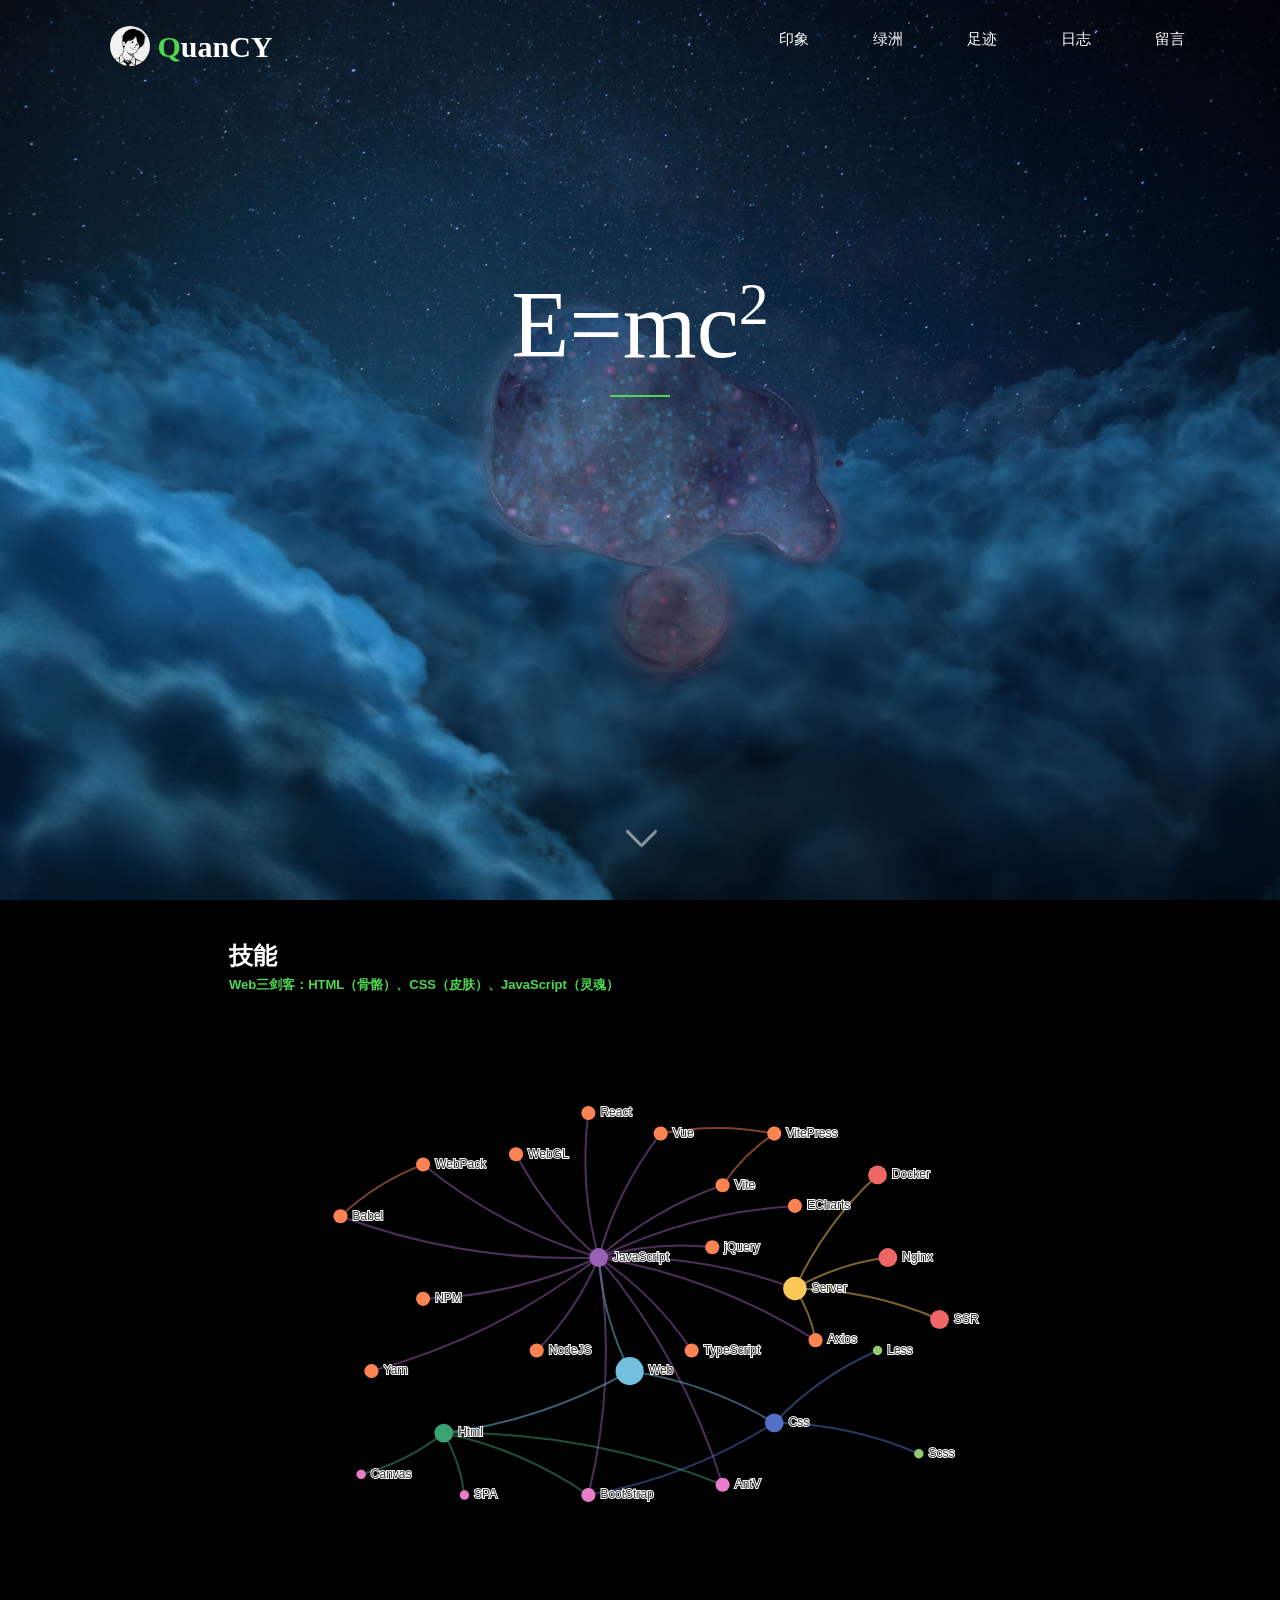
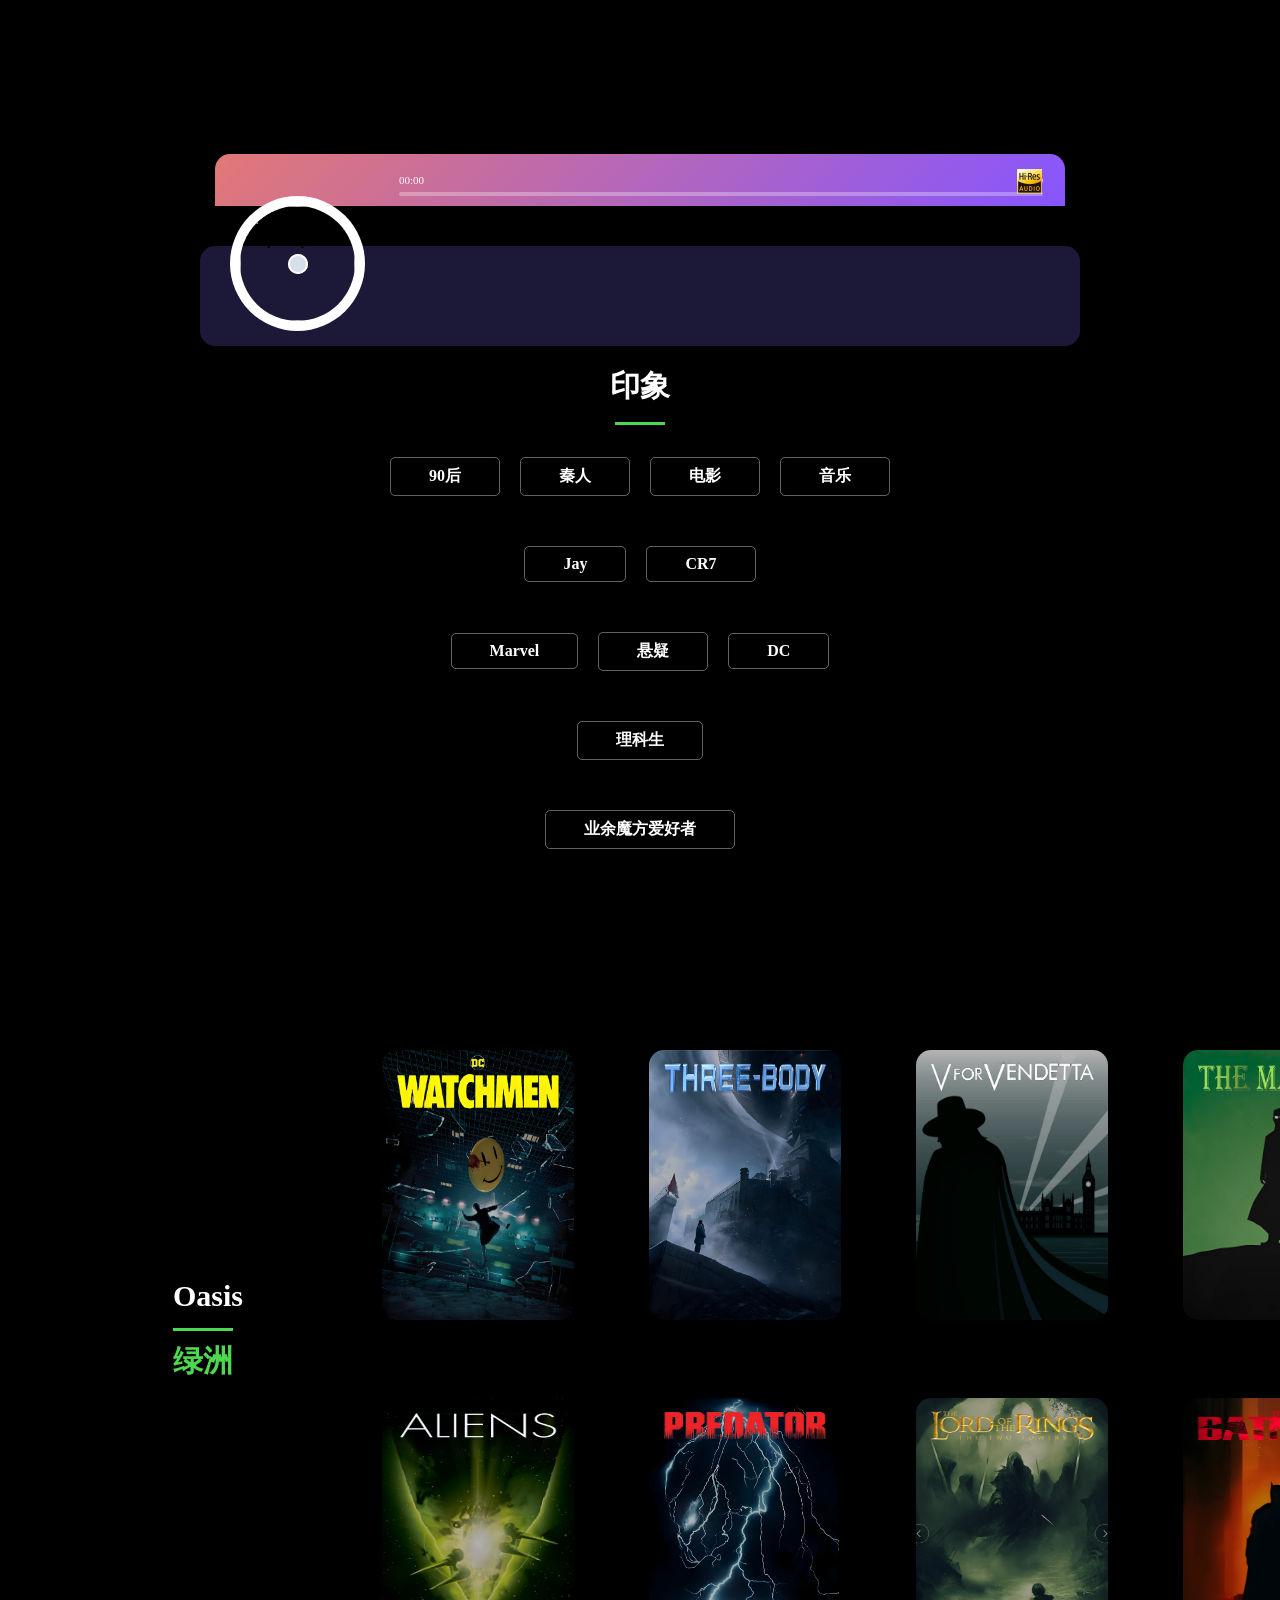
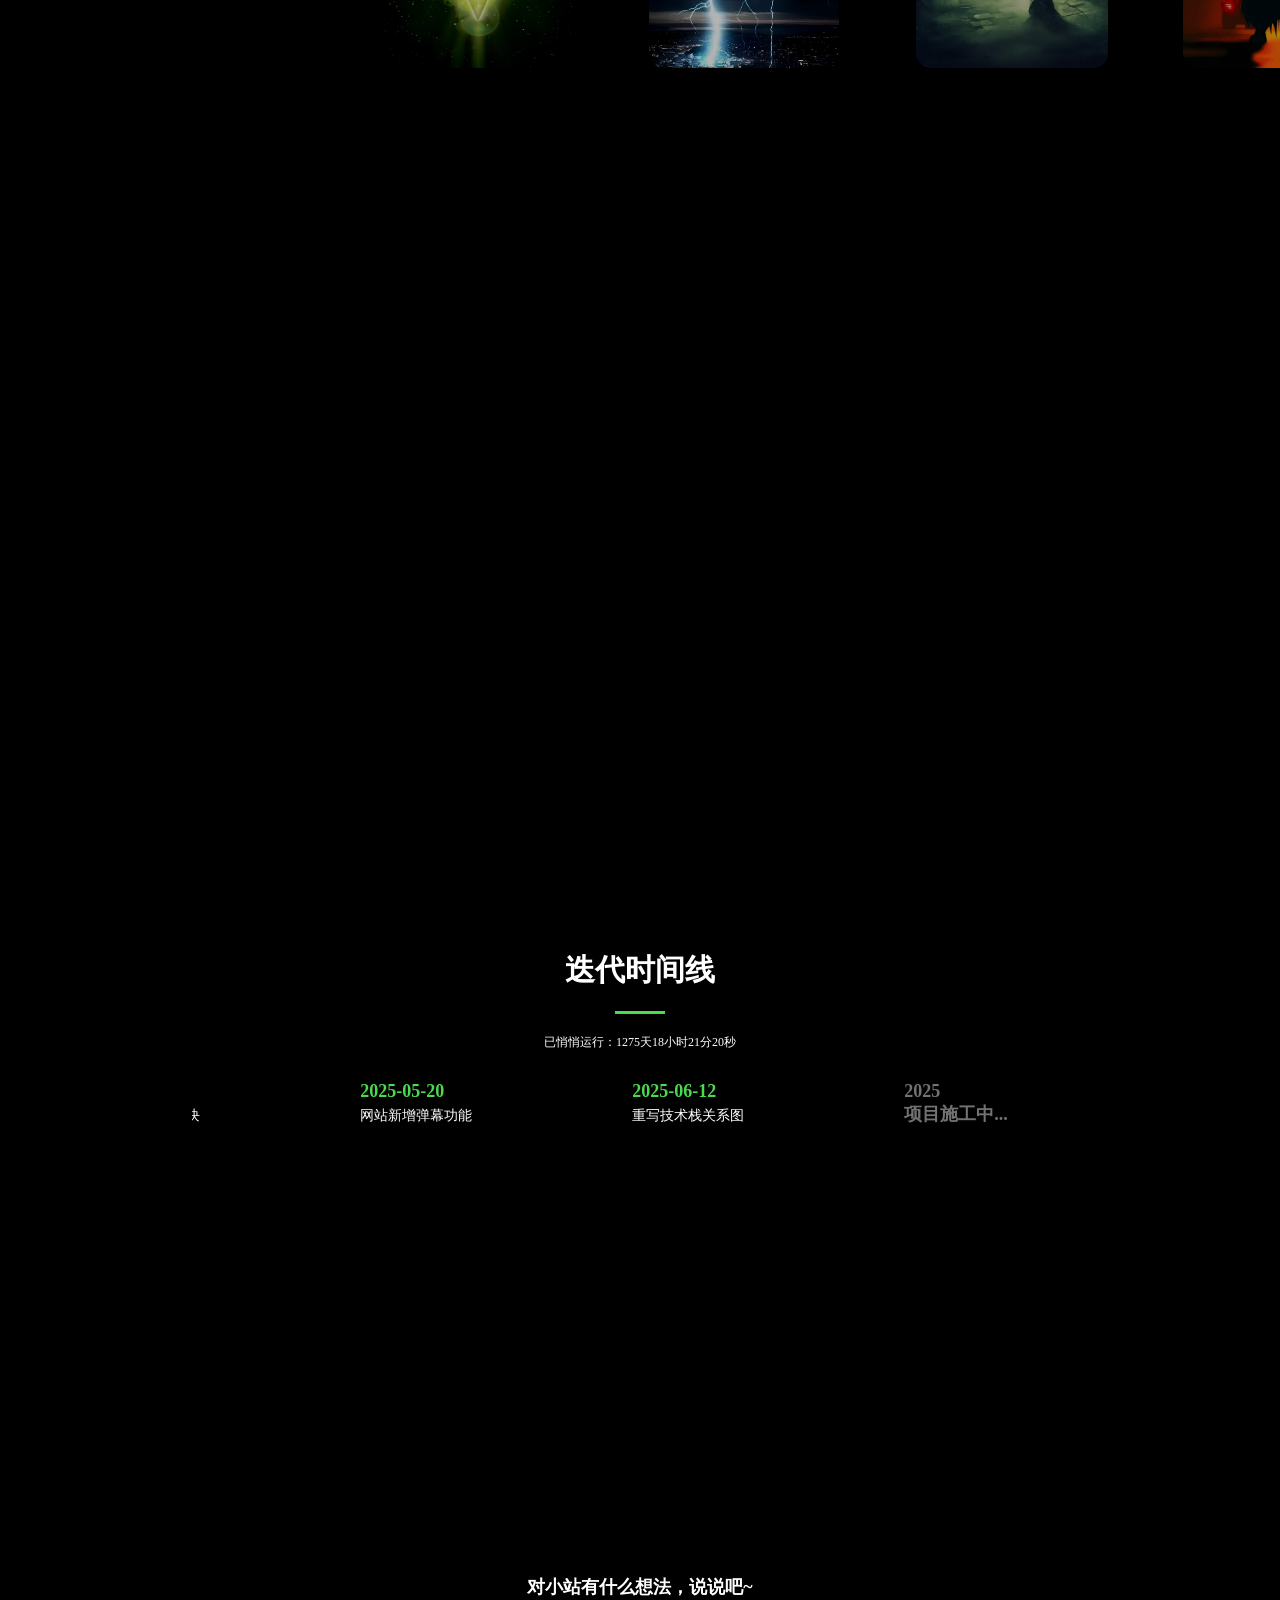
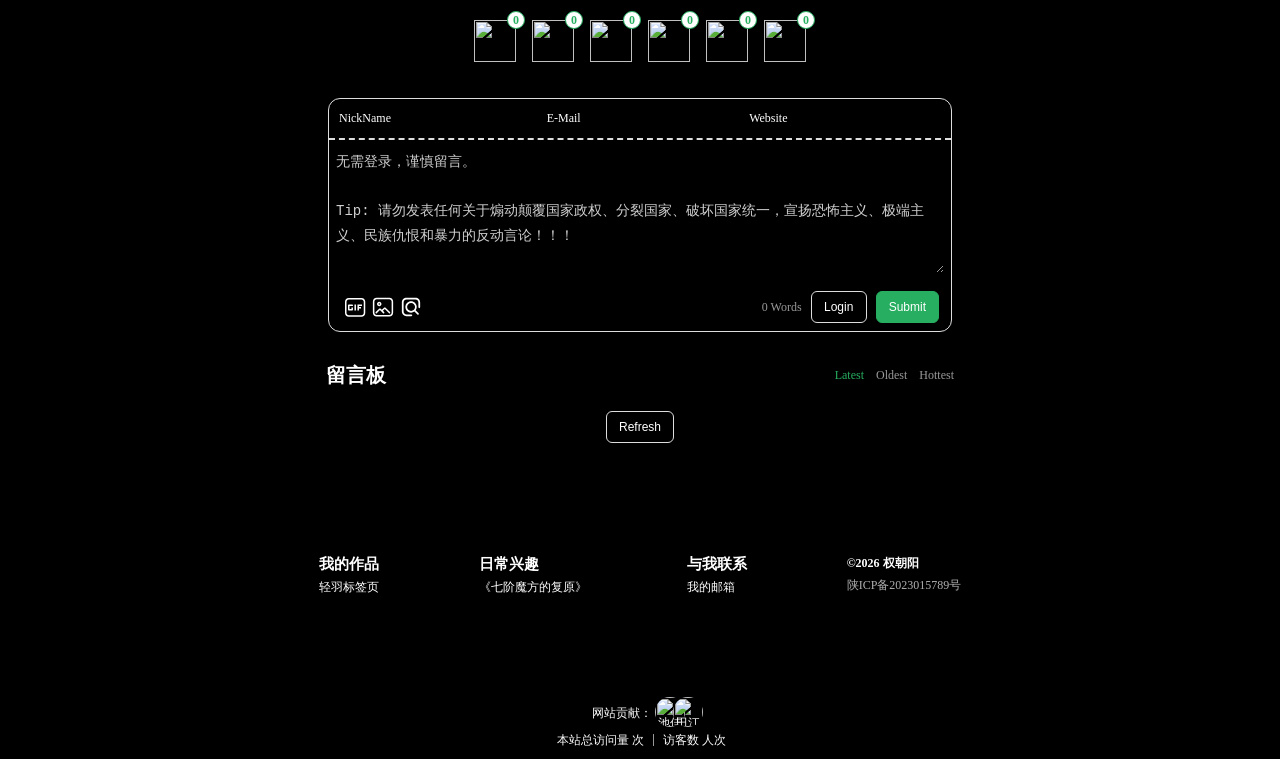
==== commit c8e52d13: "图片懒加载" ====
--- a/index.html
+++ b/index.html
@@ -153,54 +153,54 @@
               </div>
               <div class="card-list">
                 <div class="book-card">
-                  <img src="./img/Watch-Men/bottom.png" class="cover" alt="权朝阳/quancy.cn"/>
-                  <img src="./img/Watch-Men/logo.png" class="title" alt="权朝阳/quancy.cn"/>
-                  <img src="./img/Watch-Men/men.png" class="hero" alt="权朝阳/quancy.cn"/>
-                </div>
-                <div class="book-card">
-                  <img src="./img/Three-Body/bottom.png" class="cover" alt="权朝阳/quancy.cn"/>
-                  <img src="./img/Three-Body/logo.png" class="title" style="height: 35px;top: 10" alt="权朝阳/quancy.cn"/>
-                  <img src="./img/Three-Body/body.png" class="hero" alt="权朝阳/quancy.cn"/>
-                </div>
-                <div class="book-card">
-                  <img src="./img/Vendetta/bottom.png" class="cover" alt="权朝阳/quancy.cn"/>
-                  <img src="./img/Vendetta/logo.png" class="title" style="height: 35px;top: 10" alt="权朝阳/quancy.cn"/>
-                  <img src="./img/Vendetta/vendetta.png" class="hero" alt="权朝阳/quancy.cn"/>
-                </div>
-                <div class="book-card">
-                  <img src="./img/Hacker/bottom.png" class="cover" alt="权朝阳/quancy.cn"/>
-                  <img src="./img/Hacker/logo.png" class="title" style="height: 35px;top: 10" alt="权朝阳/quancy.cn"/>
-                  <img src="./img/Hacker/hacker.png" class="hero" alt="权朝阳/quancy.cn"/>
-                </div>
-                <div class="book-card">
-                  <img src="./img/Harry-Potter/bottom.png" class="cover" alt="权朝阳/quancy.cn"/>
-                  <img src="./img/Harry-Potter/logo.png" class="title" alt="权朝阳/quancy.cn"/>
-                  <img src="./img/Harry-Potter/harry.png" class="hero" alt="权朝阳/quancy.cn"/>
-                </div>
-                <div class="book-card">
-                  <img src="./img/Alien/bottom.jpg" class="cover" alt="权朝阳/quancy.cn"/>
-                  <img src="./img/Alien/logo.png" class="title" style="height: 35px;top: 10" alt="权朝阳/quancy.cn"/>
-                  <img src="./img/Alien/alien.png" class="hero" alt="权朝阳/quancy.cn"/>
-                </div>
-                <div class="book-card">
-                  <img src="./img/Predator/bottom.png" class="cover" alt="权朝阳/quancy.cn"/>
-                  <img src="./img/Predator/logo.png" class="title" style="height: 35px;top: 10" alt="权朝阳/quancy.cn"/>
-                  <img src="./img/Predator/predator.png" class="hero" alt="权朝阳/quancy.cn"/>
-                </div>
-                <div class="book-card">
-                  <img src="./img/Ring/bottom.png" class="cover" alt="权朝阳/quancy.cn" />
-                  <img src="./img/Ring/logo.png" class="title" style="height: 35px;top: 10" alt="权朝阳/quancy.cn"/>
-                  <img src="./img/Ring/ring.png" class="hero" alt="权朝阳/quancy.cn"/>
-                </div>
-                <div class="book-card">
-                  <img src="./img/BatMan/bottom.png" class="cover" alt="权朝阳/quancy.cn" />
-                  <img src="./img/BatMan/logo.png" class="title" style="height: 35px;top: 10" alt="权朝阳/quancy.cn" />
-                  <img src="./img/BatMan/joker.png" class="hero" alt="权朝阳/quancy.cn" />
-                </div>
-                <div class="book-card">
-                  <img src="./img/Green/bottom.png" class="cover" alt="权朝阳/quancy.cn" />
-                  <img src="./img/Green/logo.png" class="title" style="height: 35px;top: 10" alt="权朝阳/quancy.cn" />
-                  <img src="./img/Green/green.png" class="hero" alt="权朝阳/quancy.cn" />
+                  <img src="./img/Watch-Men/bottom.png" class="cover" alt="权朝阳/quancy.cn" loading="lazy"/>
+                  <img src="./img/Watch-Men/logo.png" class="title" alt="权朝阳/quancy.cn" loading="lazy"/>
+                  <img src="./img/Watch-Men/men.png" class="hero" alt="权朝阳/quancy.cn" loading="lazy"/>
+                </div>
+                <div class="book-card">
+                  <img src="./img/Three-Body/bottom.png" class="cover" alt="权朝阳/quancy.cn" loading="lazy"/>
+                  <img src="./img/Three-Body/logo.png" class="title" style="height: 35px;top: 10" alt="权朝阳/quancy.cn" loading="lazy"/>
+                  <img src="./img/Three-Body/body.png" class="hero" alt="权朝阳/quancy.cn" loading="lazy"/>
+                </div>
+                <div class="book-card">
+                  <img src="./img/Vendetta/bottom.png" class="cover" alt="权朝阳/quancy.cn" loading="lazy"/>
+                  <img src="./img/Vendetta/logo.png" class="title" style="height: 35px;top: 10" alt="权朝阳/quancy.cn" loading="lazy"/>
+                  <img src="./img/Vendetta/vendetta.png" class="hero" alt="权朝阳/quancy.cn" loading="lazy"/> 
+                </div>
+                <div class="book-card">
+                  <img src="./img/Hacker/bottom.png" class="cover" alt="权朝阳/quancy.cn" loading="lazy"/>
+                  <img src="./img/Hacker/logo.png" class="title" style="height: 35px;top: 10" alt="权朝阳/quancy.cn" loading="lazy"/>
+                  <img src="./img/Hacker/hacker.png" class="hero" alt="权朝阳/quancy.cn" loading="lazy"/>     
+                </div>
+                <div class="book-card">
+                  <img src="./img/Harry-Potter/bottom.png" class="cover" alt="权朝阳/quancy.cn" loading="lazy"/>
+                  <img src="./img/Harry-Potter/logo.png" class="title" alt="权朝阳/quancy.cn" loading="lazy"/>
+                  <img src="./img/Harry-Potter/harry.png" class="hero" alt="权朝阳/quancy.cn" loading="lazy"/>
+                </div>
+                <div class="book-card">
+                  <img src="./img/Alien/bottom.jpg" class="cover" alt="权朝阳/quancy.cn" loading="lazy"/>
+                  <img src="./img/Alien/logo.png" class="title" style="height: 35px;top: 10" alt="权朝阳/quancy.cn" loading="lazy"/>
+                  <img src="./img/Alien/alien.png" class="hero" alt="权朝阳/quancy.cn" loading="lazy"/>
+                </div>
+                <div class="book-card">
+                  <img src="./img/Predator/bottom.png" class="cover" alt="权朝阳/quancy.cn" loading="lazy"/>
+                  <img src="./img/Predator/logo.png" class="title" style="height: 35px;top: 10" alt="权朝阳/quancy.cn" loading="lazy"/>
+                  <img src="./img/Predator/predator.png" class="hero" alt="权朝阳/quancy.cn" loading="lazy"/>
+                </div>
+                <div class="book-card">
+                  <img src="./img/Ring/bottom.png" class="cover" alt="权朝阳/quancy.cn" loading="lazy"/>
+                  <img src="./img/Ring/logo.png" class="title" style="height: 35px;top: 10" alt="权朝阳/quancy.cn" loading="lazy"/>
+                  <img src="./img/Ring/ring.png" class="hero" alt="权朝阳/quancy.cn" loading="lazy"/>
+                </div>
+                <div class="book-card">
+                  <img src="./img/BatMan/bottom.png" class="cover" alt="权朝阳/quancy.cn" loading="lazy"/>
+                  <img src="./img/BatMan/logo.png" class="title" style="height: 35px;top: 10" alt="权朝阳/quancy.cn" loading="lazy"/>
+                  <img src="./img/BatMan/joker.png" class="hero" alt="权朝阳/quancy.cn" loading="lazy"/>
+                </div>
+                <div class="book-card">
+                  <img src="./img/Green/bottom.png" class="cover" alt="权朝阳/quancy.cn" loading="lazy"/>
+                  <img src="./img/Green/logo.png" class="title" style="height: 35px;top: 10" alt="权朝阳/quancy.cn" loading="lazy"/>
+                  <img src="./img/Green/green.png" class="hero" alt="权朝阳/quancy.cn" loading="lazy"/>
                 </div>
               </div>
             </div>
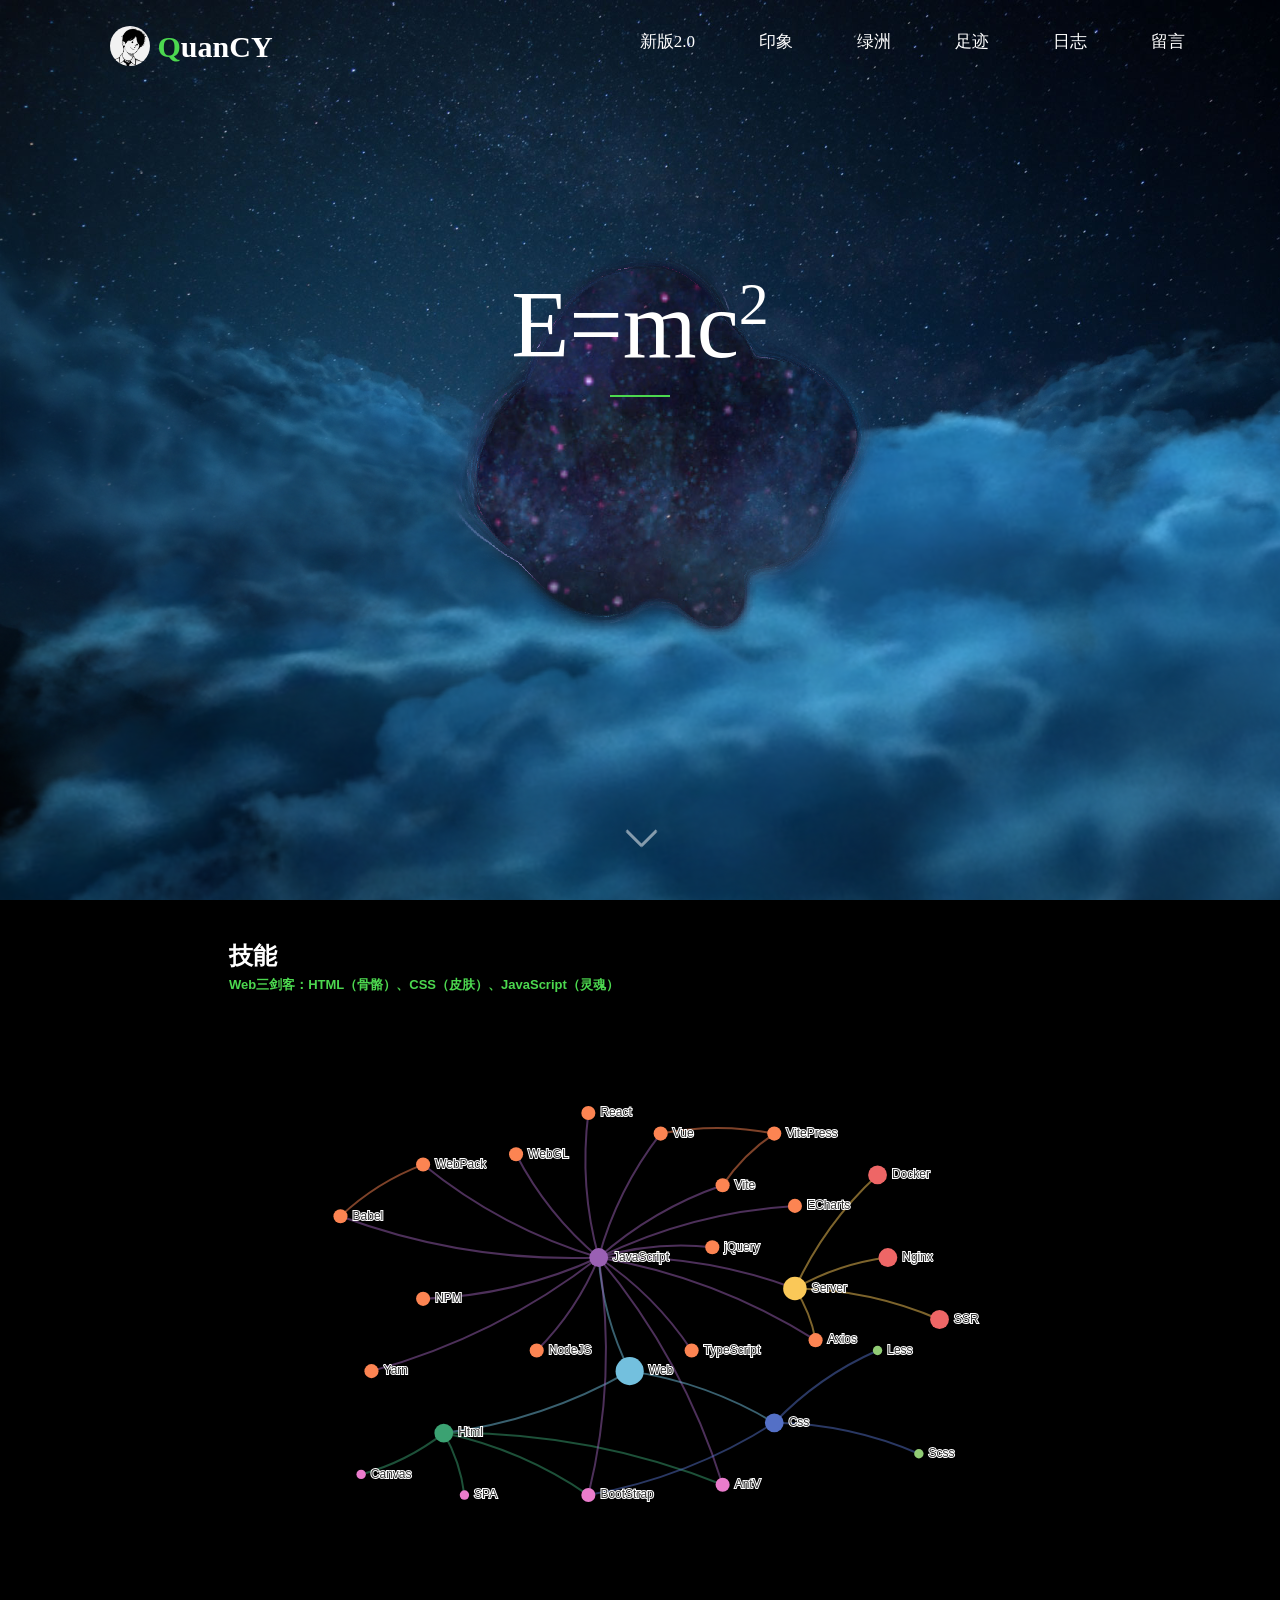
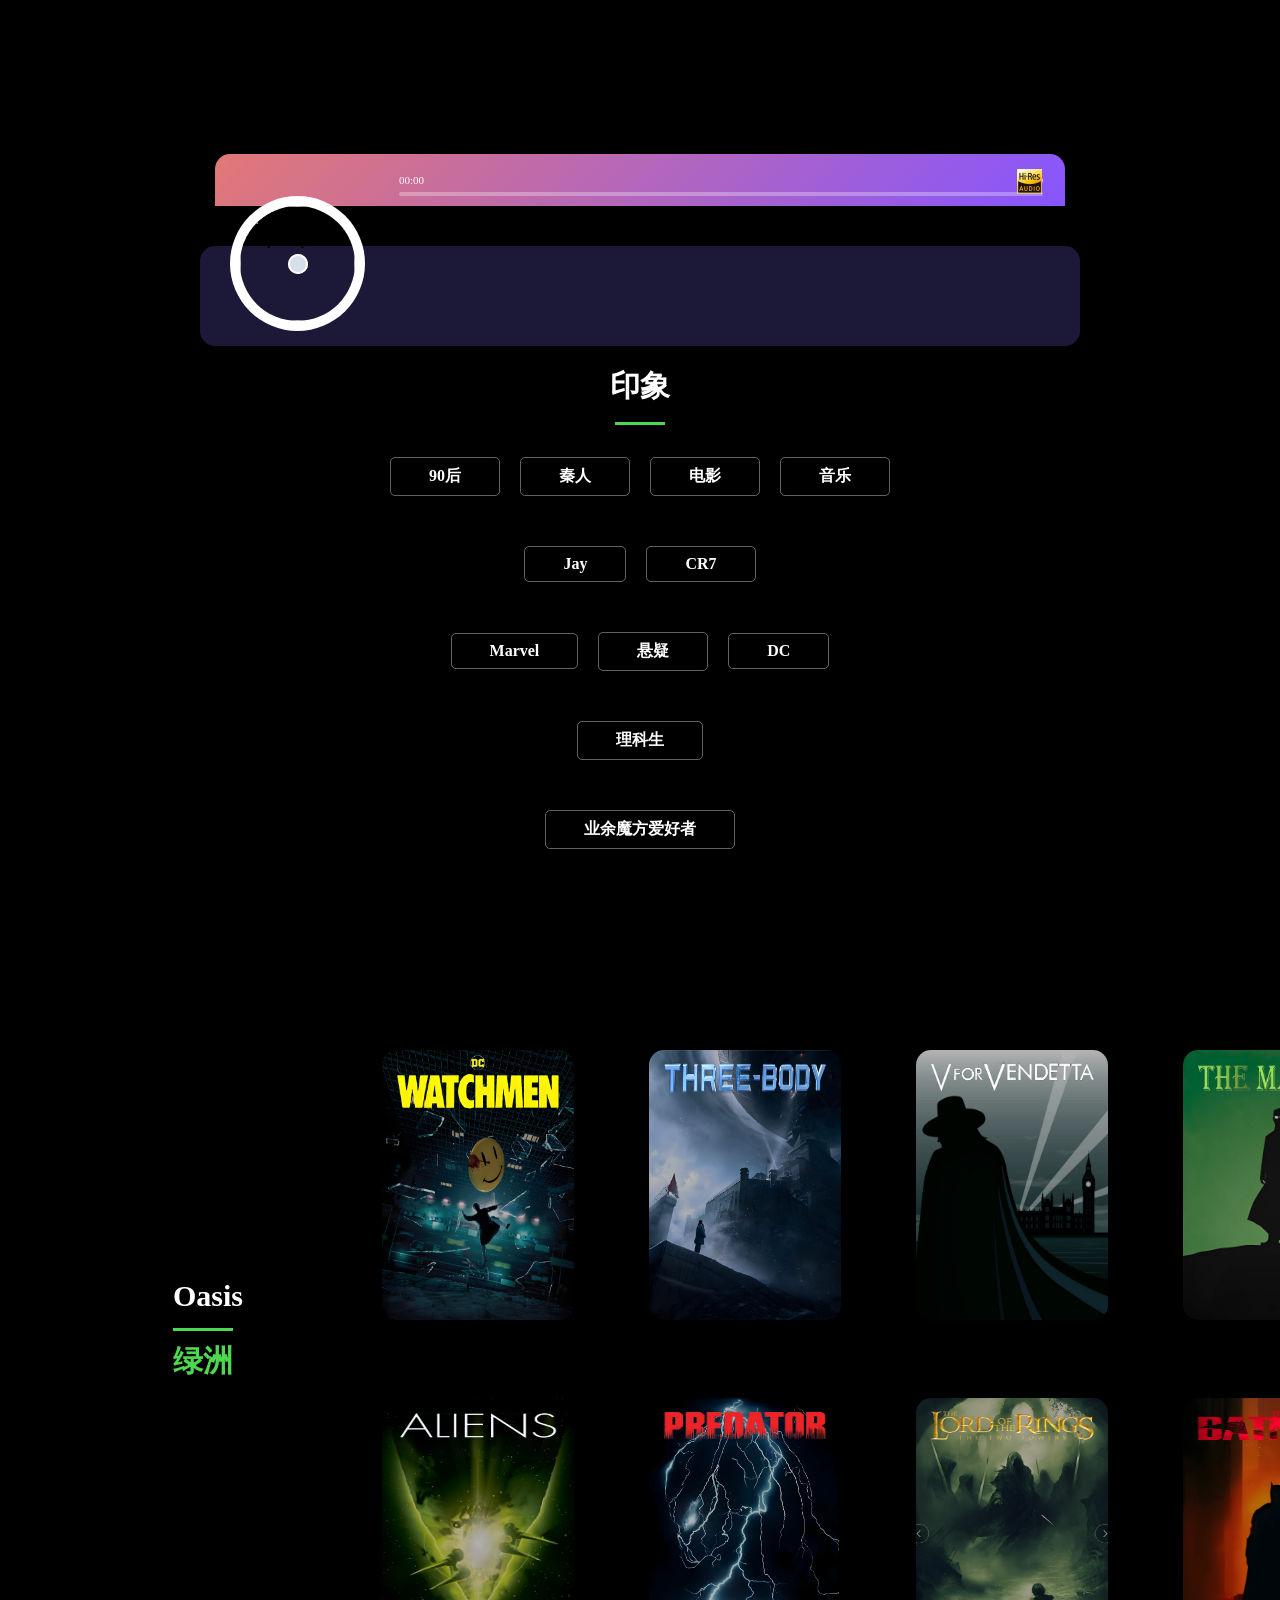
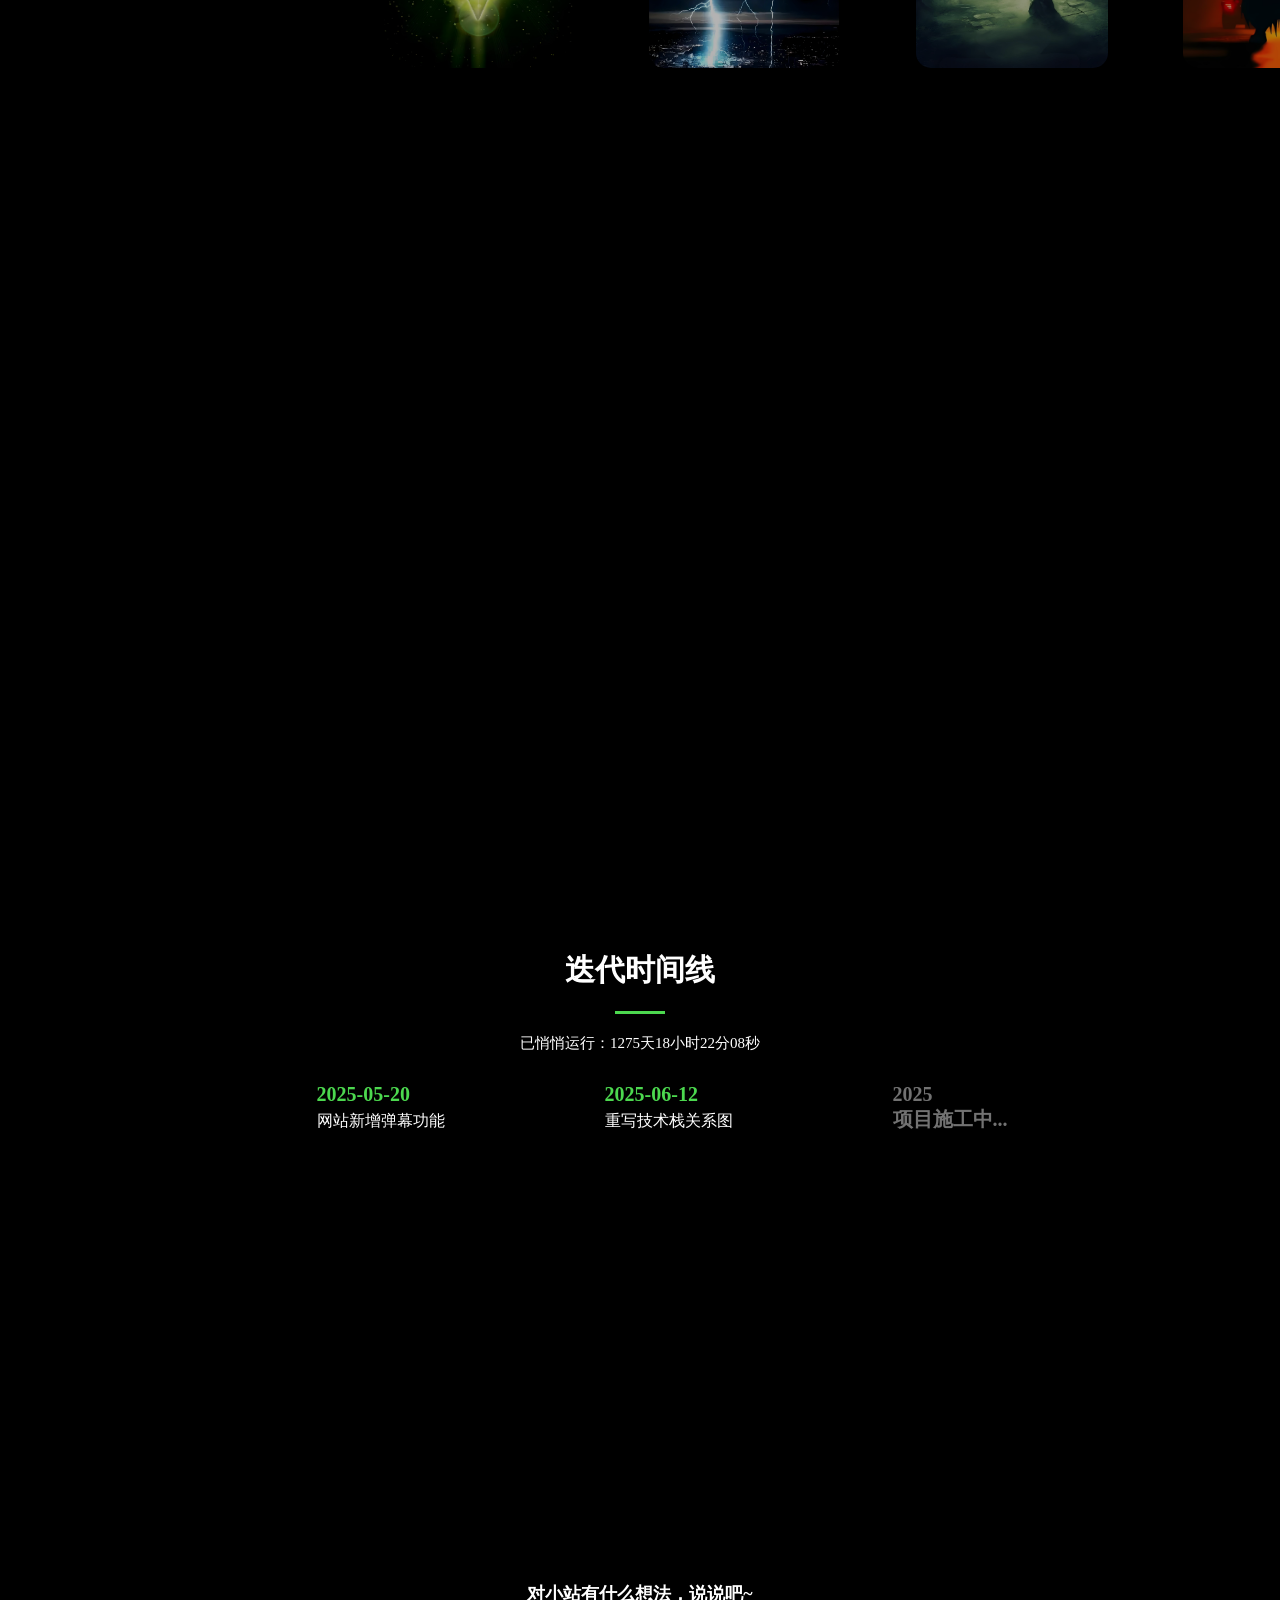
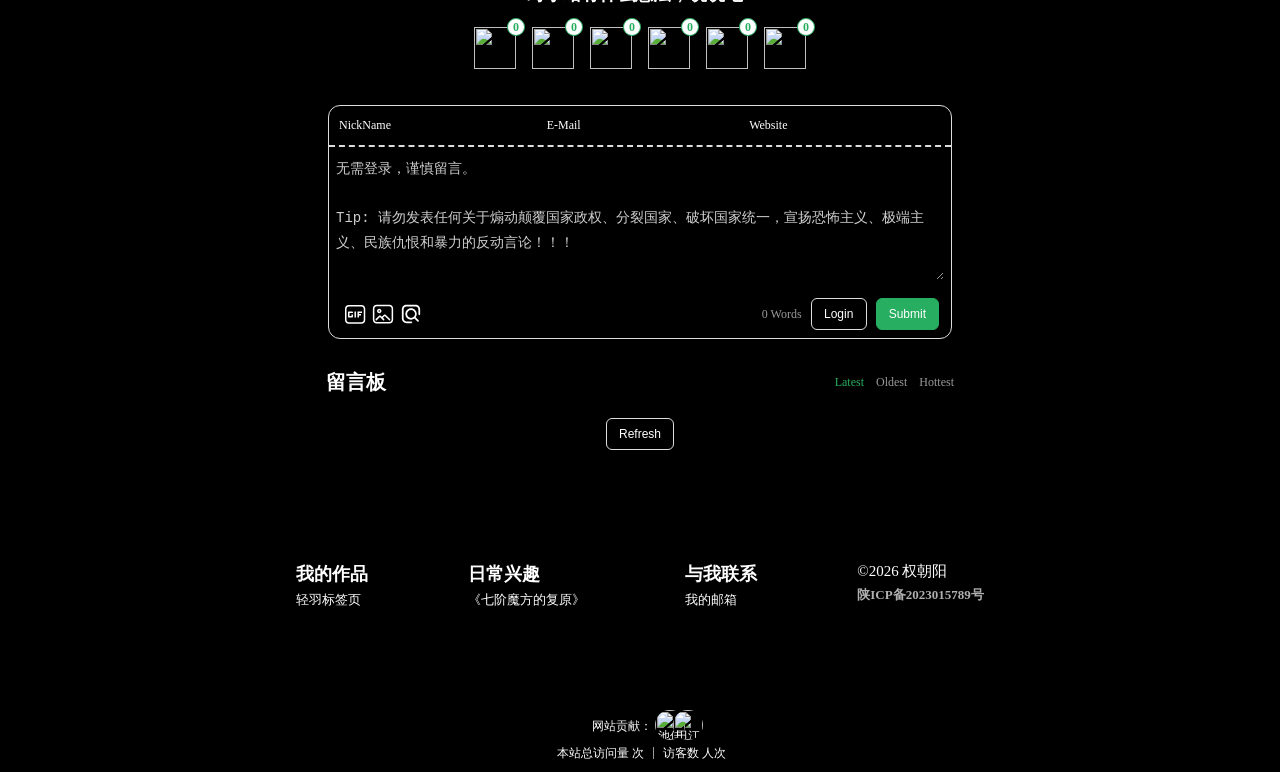
==== commit 64bb5ef8: "优化页面" ====
--- a/index.html
+++ b/index.html
@@ -19,6 +19,15 @@
     <link rel="stylesheet" href="./css/waline.min.css">
     <link rel="stylesheet" href="./css/danmu.css">
     <title>权朝阳&nbsp;&nbsp;|&nbsp;&nbsp;矩阵革命</title>
+    <script>
+    var _hmt = _hmt || [];
+    (function() {
+      var hm = document.createElement("script");
+      hm.src = "https://hm.baidu.com/hm.js?c82ece6283b8d674afcb7ecb0f4e79ea";
+      var s = document.getElementsByTagName("script")[0]; 
+      s.parentNode.insertBefore(hm, s);
+    })();
+    </script>
     <script src="./js/swal.js"></script>
     <script src="./js/danmu.js"></script>
     <script src="./js/echarts.js"></script>
@@ -41,7 +50,7 @@
             <h1 style="text-indent: -9999px">权朝阳/quancy.cn</h1>
           </span>
           <nav id="hrefDiv">
-            <!-- <a class="hrefText" href="https://new.quancy.cn">新版2.0</a> -->
+            <a class="hrefText" href="https://new.quancy.cn">新版2.0</a>
             <a class="hrefText" id="aboutText">印象</a>
             <a class="hrefText" id="favorite">绿洲</a>
             <a class="hrefText" id="footmarkText">足迹</a>
@@ -152,52 +161,52 @@
                 </div>
               </div>
               <div class="card-list">
-                <div class="book-card">
+                <div class="book-card" title="守望者">
                   <img src="./img/Watch-Men/bottom.png" class="cover" alt="权朝阳/quancy.cn" loading="lazy"/>
                   <img src="./img/Watch-Men/logo.png" class="title" alt="权朝阳/quancy.cn" loading="lazy"/>
                   <img src="./img/Watch-Men/men.png" class="hero" alt="权朝阳/quancy.cn" loading="lazy"/>
                 </div>
-                <div class="book-card">
+                <div class="book-card" title="三体">
                   <img src="./img/Three-Body/bottom.png" class="cover" alt="权朝阳/quancy.cn" loading="lazy"/>
                   <img src="./img/Three-Body/logo.png" class="title" style="height: 35px;top: 10" alt="权朝阳/quancy.cn" loading="lazy"/>
                   <img src="./img/Three-Body/body.png" class="hero" alt="权朝阳/quancy.cn" loading="lazy"/>
                 </div>
-                <div class="book-card">
+                <div class="book-card" title="V字仇杀队">
                   <img src="./img/Vendetta/bottom.png" class="cover" alt="权朝阳/quancy.cn" loading="lazy"/>
                   <img src="./img/Vendetta/logo.png" class="title" style="height: 35px;top: 10" alt="权朝阳/quancy.cn" loading="lazy"/>
                   <img src="./img/Vendetta/vendetta.png" class="hero" alt="权朝阳/quancy.cn" loading="lazy"/> 
                 </div>
-                <div class="book-card">
+                <div class="book-card" title="黑客帝国">
                   <img src="./img/Hacker/bottom.png" class="cover" alt="权朝阳/quancy.cn" loading="lazy"/>
                   <img src="./img/Hacker/logo.png" class="title" style="height: 35px;top: 10" alt="权朝阳/quancy.cn" loading="lazy"/>
                   <img src="./img/Hacker/hacker.png" class="hero" alt="权朝阳/quancy.cn" loading="lazy"/>     
                 </div>
-                <div class="book-card">
+                <div class="book-card" title="哈利·波特">
                   <img src="./img/Harry-Potter/bottom.png" class="cover" alt="权朝阳/quancy.cn" loading="lazy"/>
                   <img src="./img/Harry-Potter/logo.png" class="title" alt="权朝阳/quancy.cn" loading="lazy"/>
                   <img src="./img/Harry-Potter/harry.png" class="hero" alt="权朝阳/quancy.cn" loading="lazy"/>
                 </div>
-                <div class="book-card">
+                <div class="book-card" title="异形">
                   <img src="./img/Alien/bottom.jpg" class="cover" alt="权朝阳/quancy.cn" loading="lazy"/>
                   <img src="./img/Alien/logo.png" class="title" style="height: 35px;top: 10" alt="权朝阳/quancy.cn" loading="lazy"/>
                   <img src="./img/Alien/alien.png" class="hero" alt="权朝阳/quancy.cn" loading="lazy"/>
                 </div>
-                <div class="book-card">
+                <div class="book-card" title="铁血战士">
                   <img src="./img/Predator/bottom.png" class="cover" alt="权朝阳/quancy.cn" loading="lazy"/>
                   <img src="./img/Predator/logo.png" class="title" style="height: 35px;top: 10" alt="权朝阳/quancy.cn" loading="lazy"/>
                   <img src="./img/Predator/predator.png" class="hero" alt="权朝阳/quancy.cn" loading="lazy"/>
                 </div>
-                <div class="book-card">
+                <div class="book-card" title="指环王">
                   <img src="./img/Ring/bottom.png" class="cover" alt="权朝阳/quancy.cn" loading="lazy"/>
                   <img src="./img/Ring/logo.png" class="title" style="height: 35px;top: 10" alt="权朝阳/quancy.cn" loading="lazy"/>
                   <img src="./img/Ring/ring.png" class="hero" alt="权朝阳/quancy.cn" loading="lazy"/>
                 </div>
-                <div class="book-card">
+                <div class="book-card" title="蝙蝠侠">
                   <img src="./img/BatMan/bottom.png" class="cover" alt="权朝阳/quancy.cn" loading="lazy"/>
                   <img src="./img/BatMan/logo.png" class="title" style="height: 35px;top: 10" alt="权朝阳/quancy.cn" loading="lazy"/>
                   <img src="./img/BatMan/joker.png" class="hero" alt="权朝阳/quancy.cn" loading="lazy"/>
                 </div>
-                <div class="book-card">
+                <div class="book-card" title="绿灯侠">
                   <img src="./img/Green/bottom.png" class="cover" alt="权朝阳/quancy.cn" loading="lazy"/>
                   <img src="./img/Green/logo.png" class="title" style="height: 35px;top: 10" alt="权朝阳/quancy.cn" loading="lazy"/>
                   <img src="./img/Green/green.png" class="hero" alt="权朝阳/quancy.cn" loading="lazy"/>
@@ -316,6 +325,7 @@
         <!-- 阅读量: <span class="waline-pageview-count" data-path="" /> -->
         <!-- <span class="busuanzispan">总阅读量 <span id="busuanzi_value_page_pv"></span> 次</span> -->
       </div>
+      <img src="./img/Normal/top.svg" alt="回到顶部" title="回到顶部" id="topBtn">
     </div>
     <script src="./js/require.js"></script>
     <script src="./js/nebulon.js"></script>
--- a/index.css
+++ b/index.css
@@ -226,7 +226,7 @@
 }
 #sitTip {
   margin-top: 20px;
-  font-size: 12px;
+  font-size: 15px;
   color: white;
 }
 .chronicles-container-wrapper {
@@ -256,7 +256,7 @@
 .chronicles-child-lineTime,
 .chronicles-child-fade-out {
   margin: 0;
-  font-size: 18px;
+  font-size: 20px;
   font-weight: 700;
 }
 .chronicles-child-fade-out {
@@ -269,7 +269,7 @@
 .chronicles-child-body {
   margin: 5px 0 0 0;
   color: white;
-  font-size: 14px;
+  font-size: 16px;
 }
 .chronicles-container-wrapper * {
   transition: 0.25s;
@@ -695,7 +695,7 @@
   padding: 10px 20px;
   border-radius: 5px;
   color: #fff;
-  font-size: 15px;
+  font-size: 17px;
 }
 .hrefText {
   position: relative;
@@ -911,7 +911,7 @@
   padding: 0 50px;
 }
 footer p {
-  font-size: 15px;
+  font-size: 18px;
   font-weight: 700;
   color: #fff;
 }
@@ -920,18 +920,34 @@
   border-bottom: 1px solid transparent;
   color: #fff;
   cursor: pointer;
-  font-size: 12px;
+  font-size: 13px;
   margin-top: 5px;
   display: inline-block;
 }
 footer a:hover {
   text-decoration: underline;
 }
-#copyright p {
-  font-size: 12px;
+#copyright p b{
+  font-size: 15px;
   font-weight: initial;
 }
 ::-webkit-scrollbar {
   width: 0px;
   height: 5px;
 }
+
+#topBtn{
+  position: fixed;
+  bottom: 50px;
+  right: 50px;
+  width: 50px;
+  color: #fff;
+  border: none;
+  border-radius: 5px;
+  opacity: 0.5;
+  cursor: pointer;
+  z-index: 999;
+}
+#topBtn:hover {
+  opacity: 1 !important;
+}
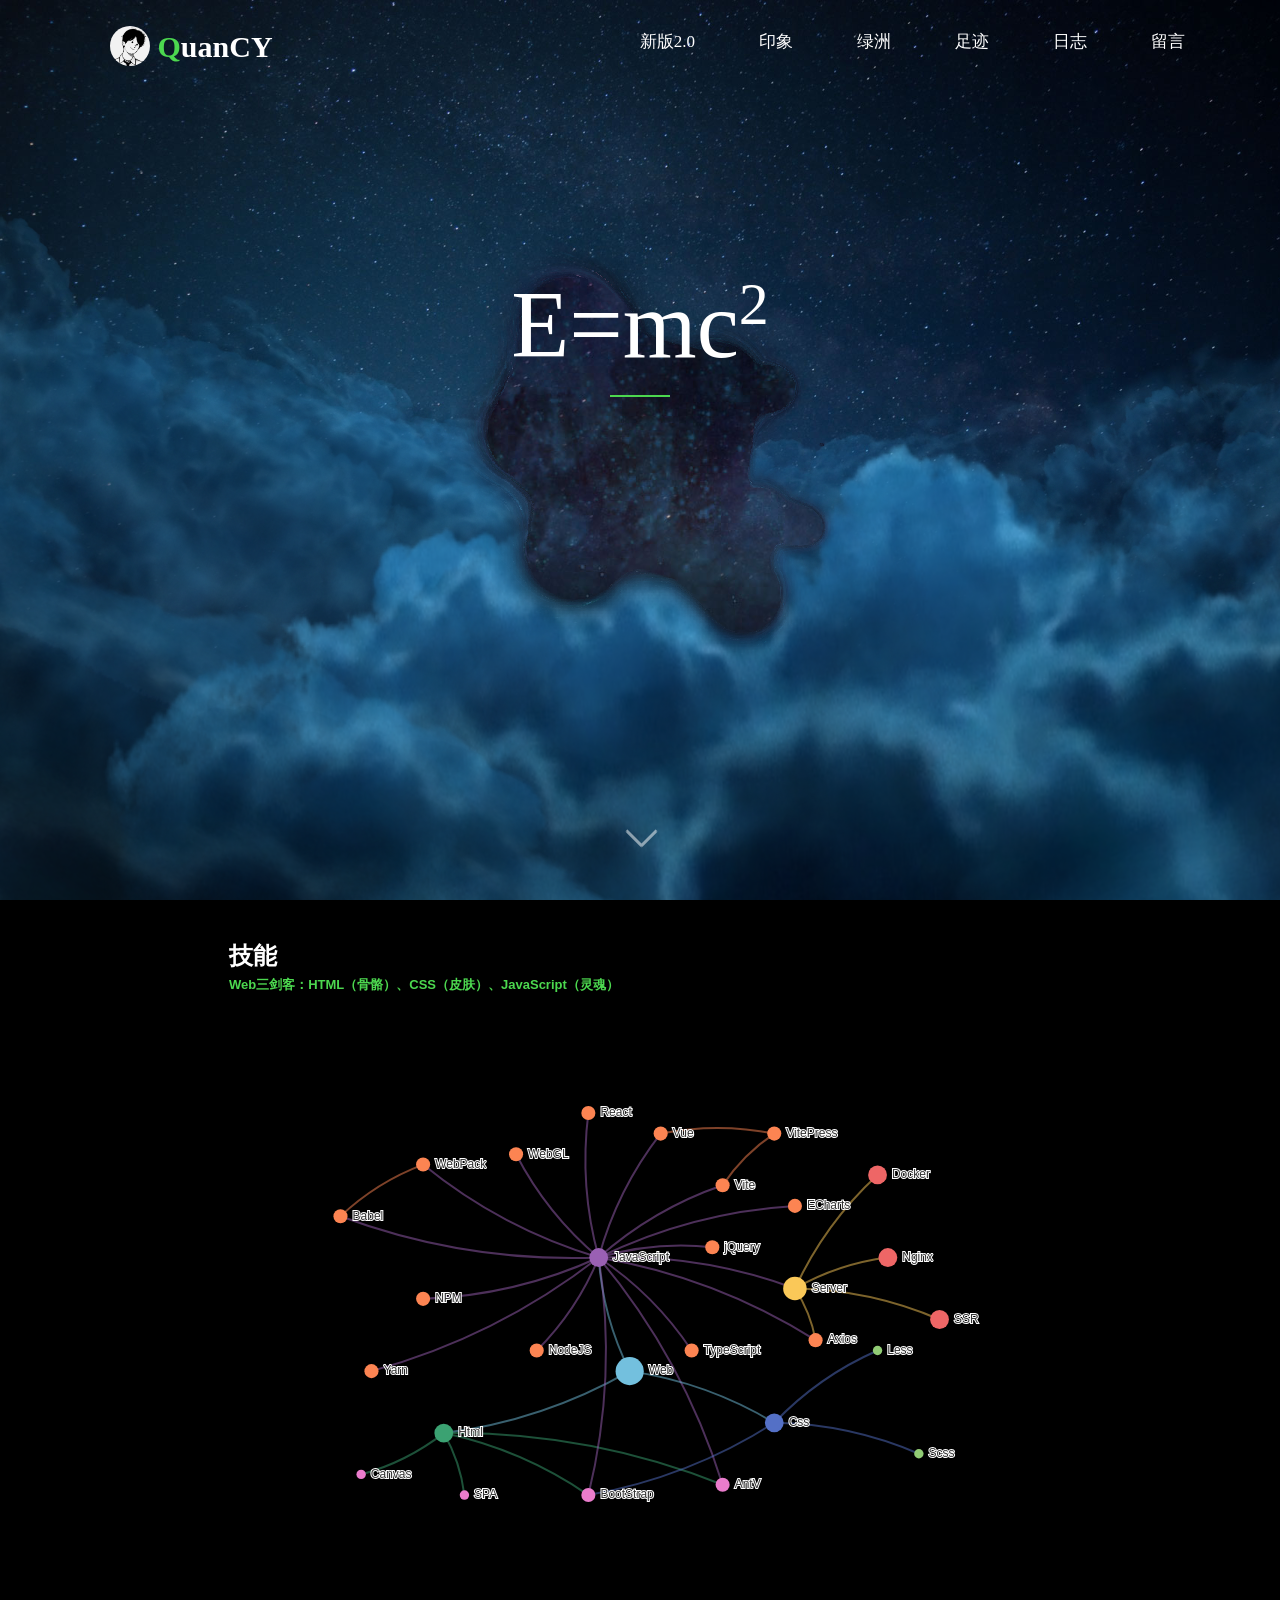
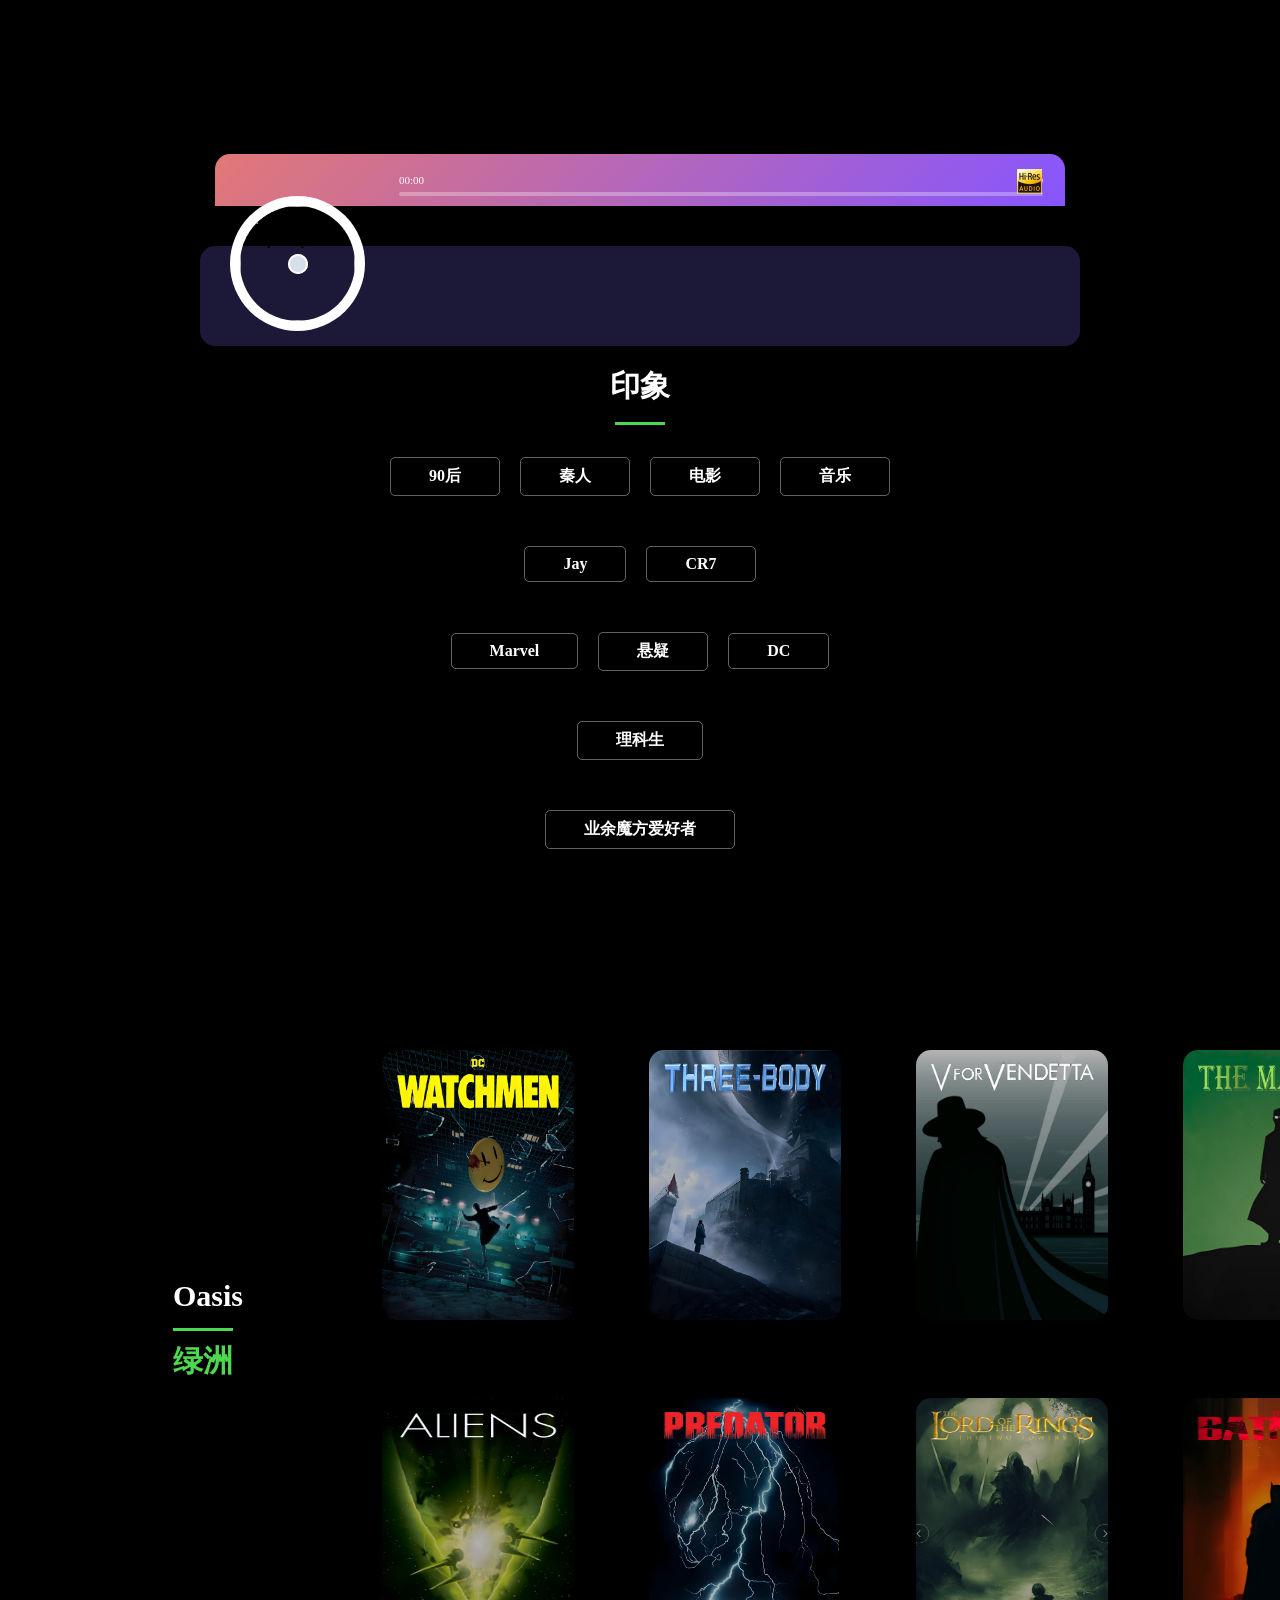
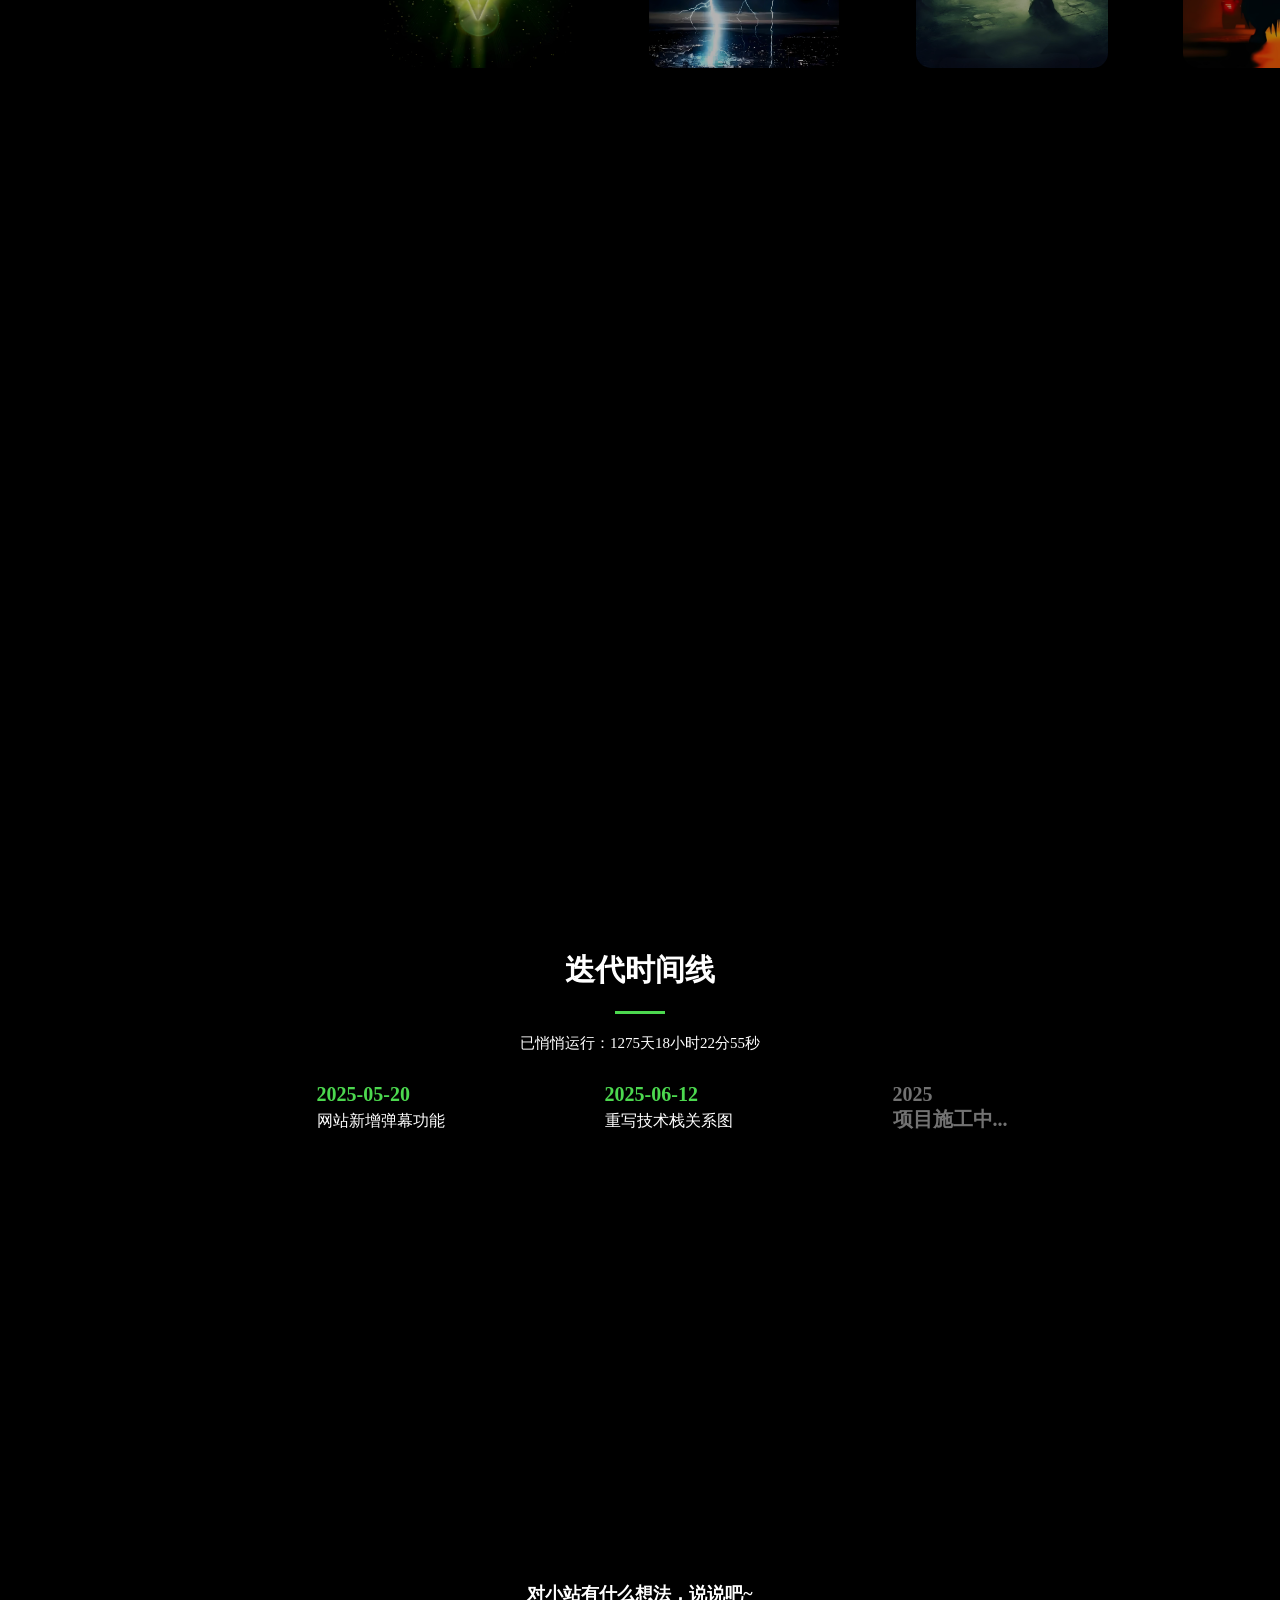
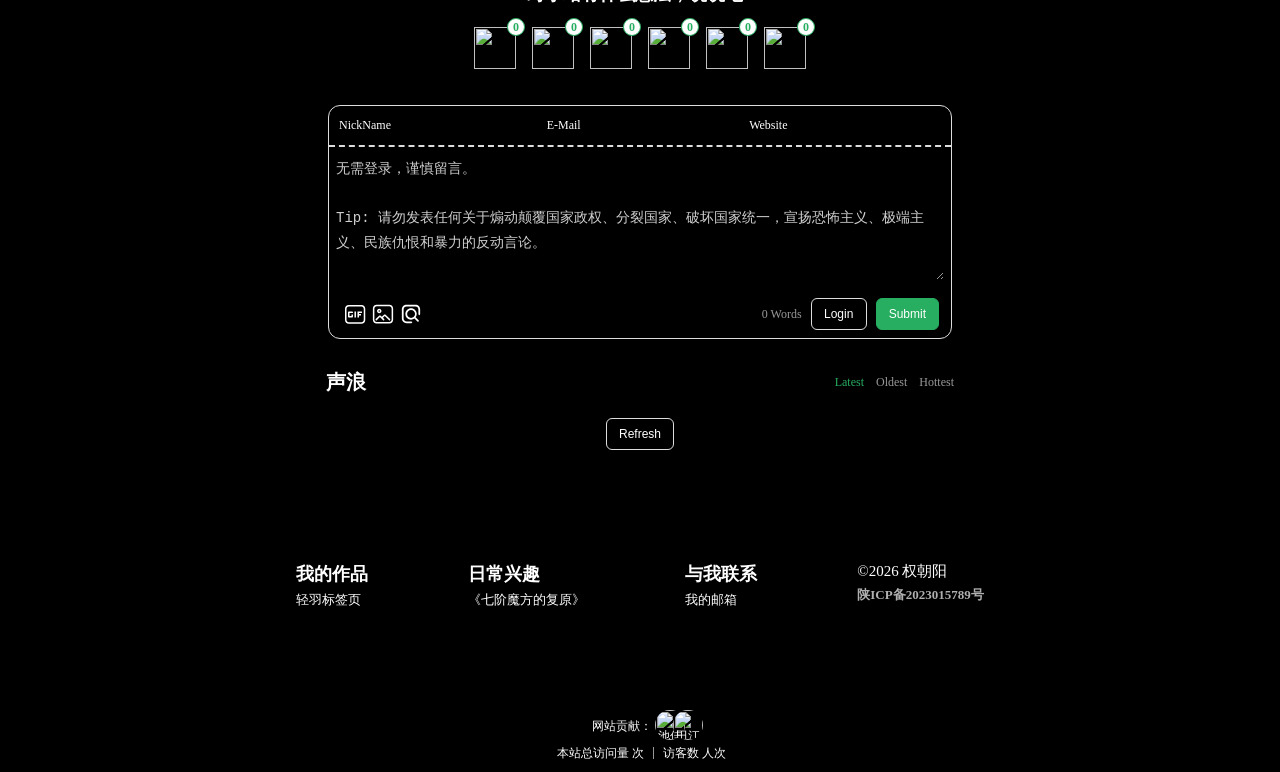
==== commit 62eb0f2e: "fix(*): 歌曲优化" ====
--- a/index.html
+++ b/index.html
@@ -346,8 +346,8 @@
         locale: {
           anonymous: '吃瓜群众',
           reactionTitle: '对小站有什么想法，说说吧~',
-          comment: '留言板',
-          placeholder: '无需登录，谨慎留言。\n\nTip: 请勿发表任何关于煽动颠覆国家政权、分裂国家、破坏国家统一，宣扬恐怖主义、极端主义、民族仇恨和暴力的反动言论！！！',
+          comment: '声浪',
+          placeholder: '无需登录，谨慎留言。\n\nTip: 请勿发表任何关于煽动颠覆国家政权、分裂国家、破坏国家统一，宣扬恐怖主义、极端主义、民族仇恨和暴力的反动言论。',
         },
         highlighter: (code, lang) => {
           if (!window.Prism.languages[lang]) {
--- a/css/music.css
+++ b/css/music.css
@@ -289,6 +289,64 @@
   overflow: hidden;
 }
 
+@media (max-width: 768px) {
+  .musicBody{
+    height: auto;
+    padding-top: 20px;
+  }
+  #app-cover{
+    width: 92vw;
+    height: 30%;
+  }
+  #player-track{
+    padding: 10px 12px 8px 110px;
+  }
+  #player-track.active{
+    top: -80px;
+  }
+  #album-art{
+    width: 80px;
+    height: 80px;
+    margin-left: 12px;
+    top: -30px;
+    box-shadow: 0 0 0 6px #fff;
+  }
+  .containerLrc{
+    left: 110px;
+    width: calc(100% - 130px);
+    height: 80px;
+    top: 6px;
+  }
+  #player-controls{
+    width: auto;
+    margin: 0 10px 0 110px;
+    float: none;
+    display: flex;
+    justify-content: space-around;
+  }
+  .control{
+    width: auto;
+    padding: 10px 0;
+  }
+  .button{
+    padding: 18px;
+  }
+}
+@media (max-width: 480px) {
+  #player-track{
+    padding: 10px 12px 8px 96px;
+  }
+  #album-art{
+    width: 64px;
+    height: 64px;
+    top: -24px;
+  }
+  .containerLrc{
+    left: 96px;
+    height: 70px;
+  }
+}
+
 .control {
   width: 33.33%;
   float: left;
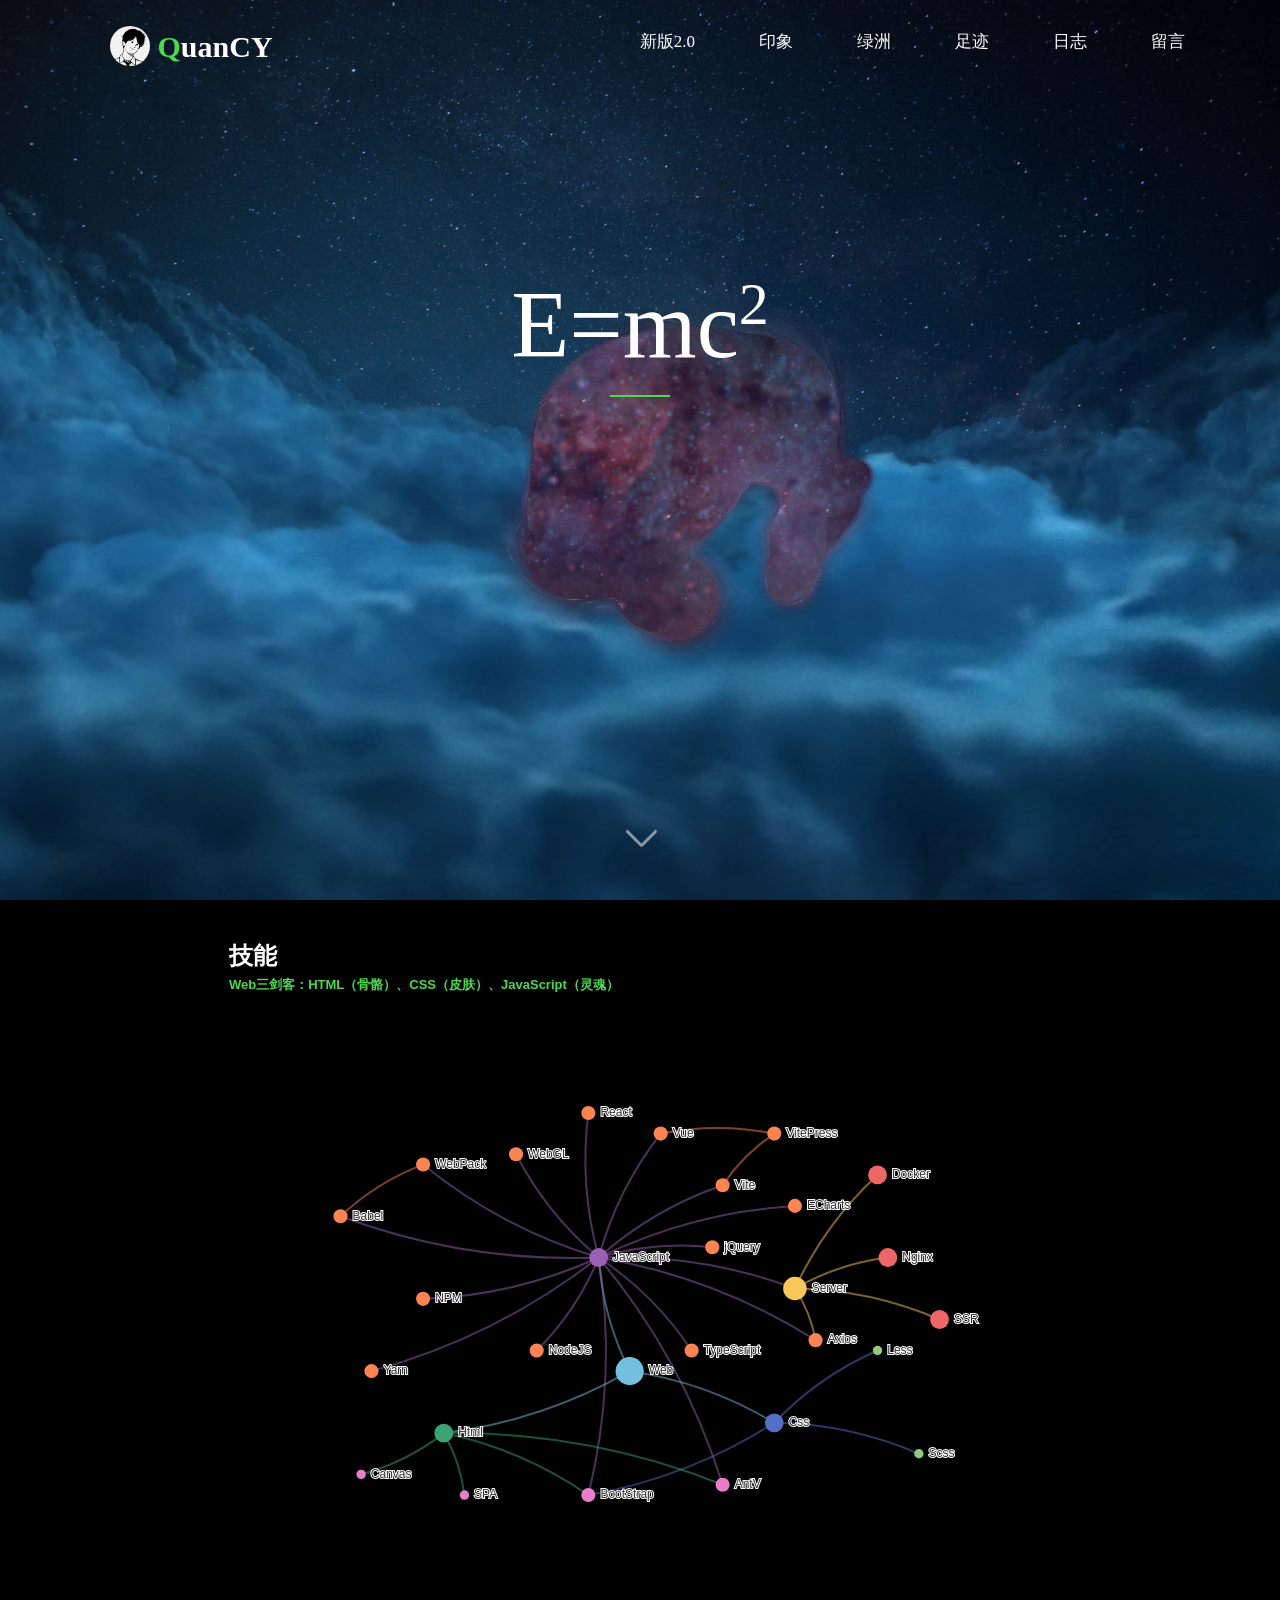
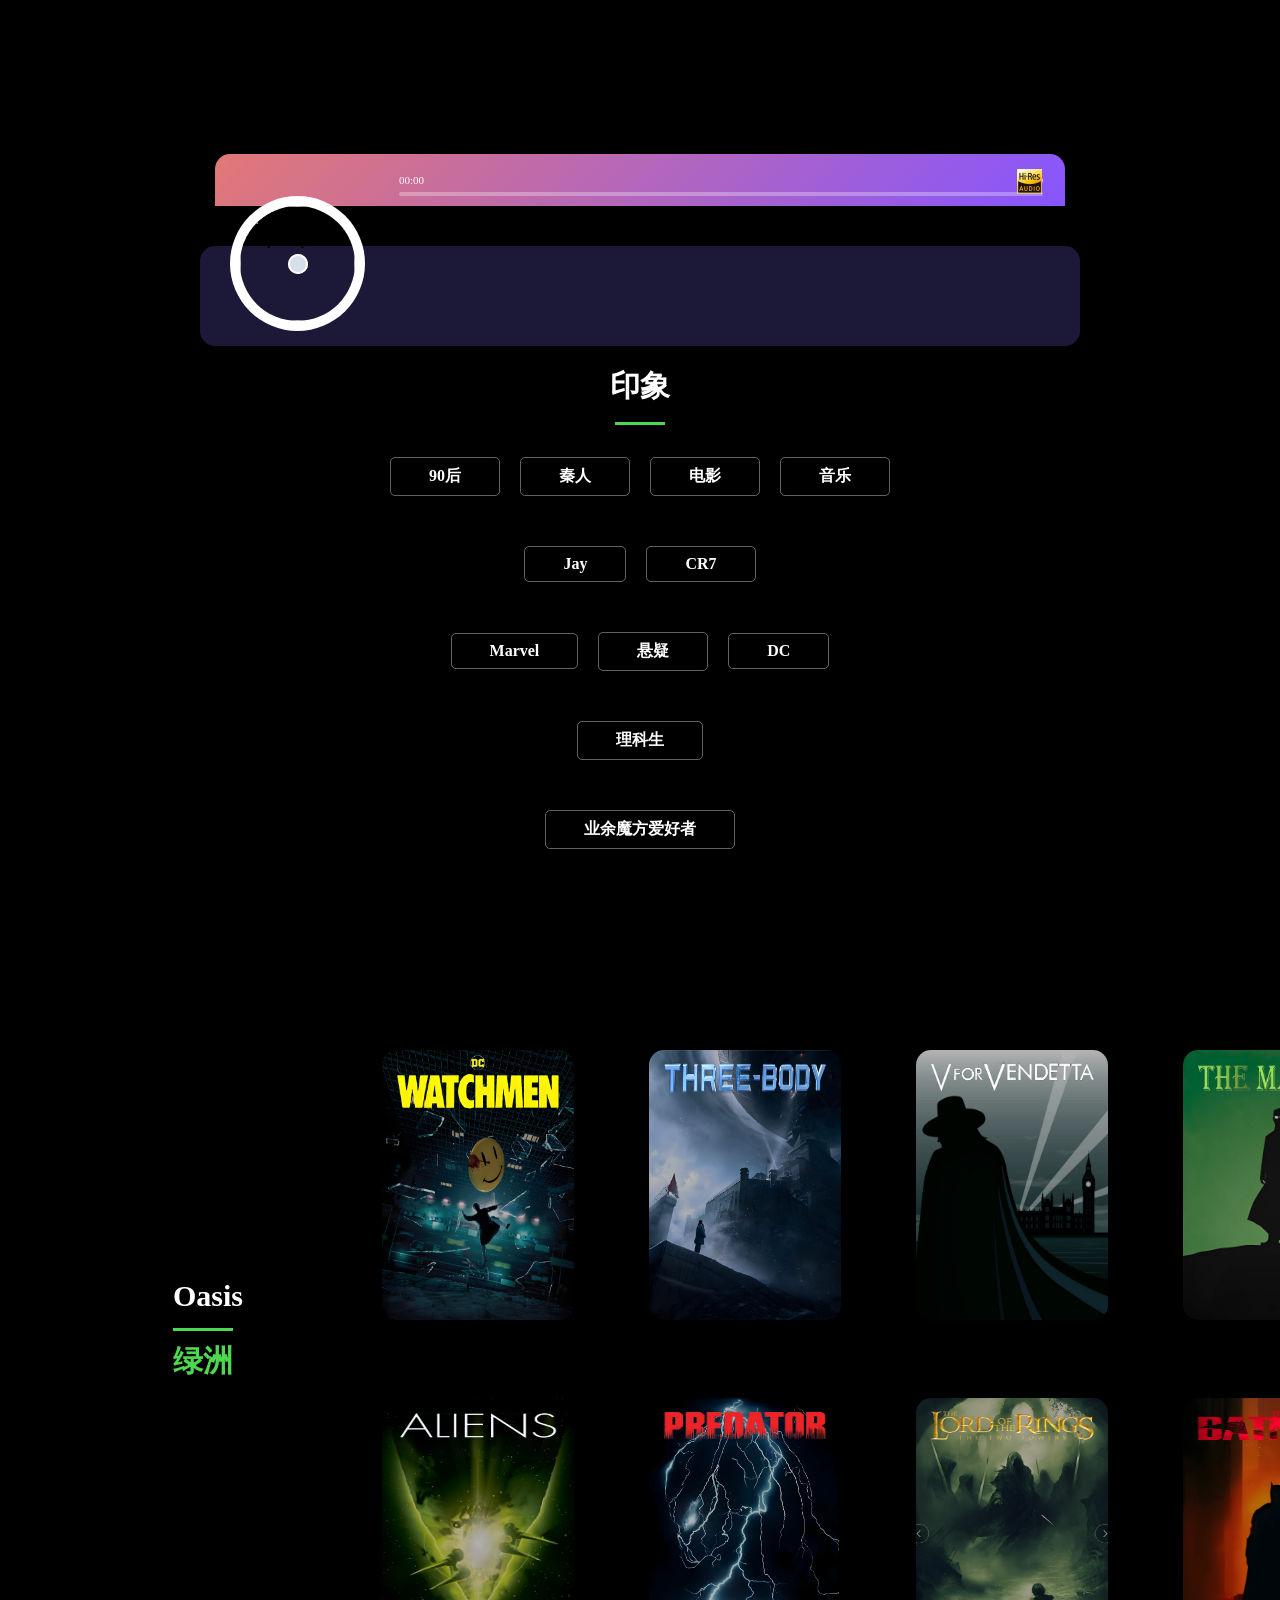
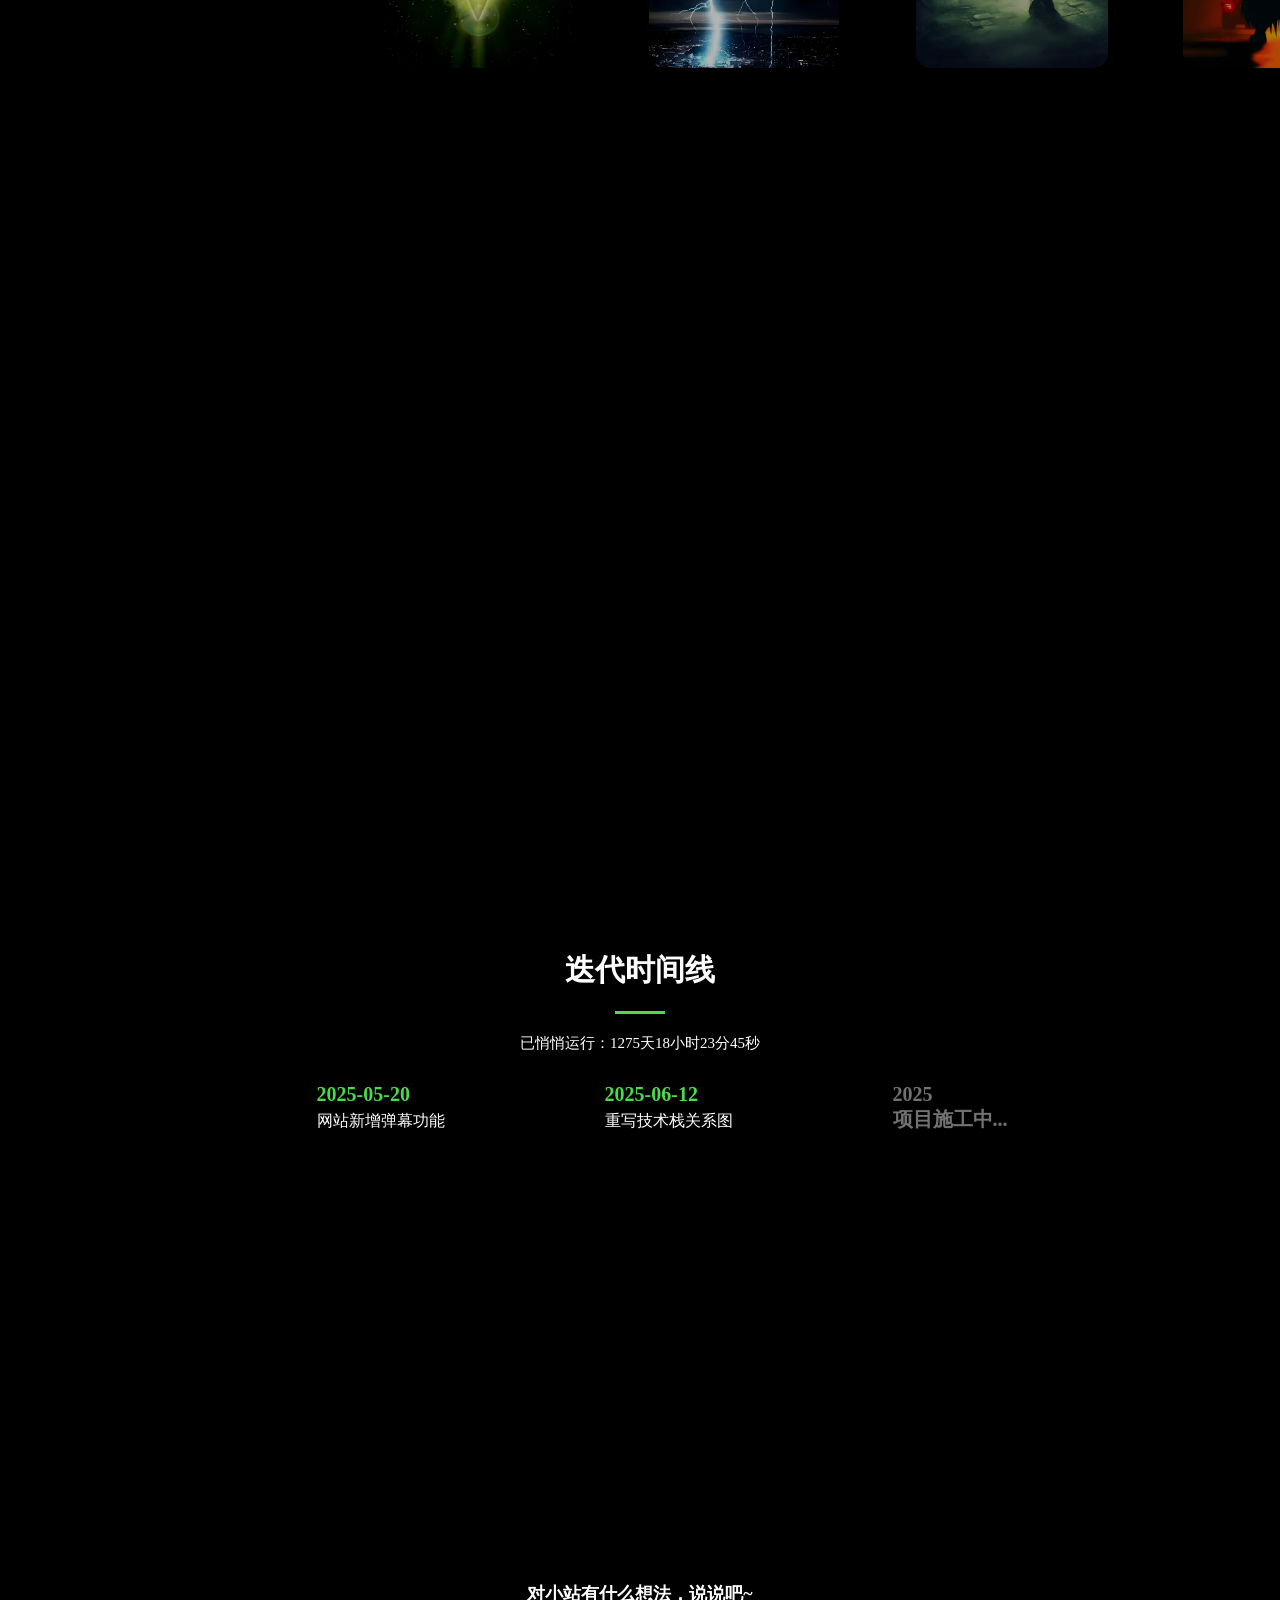
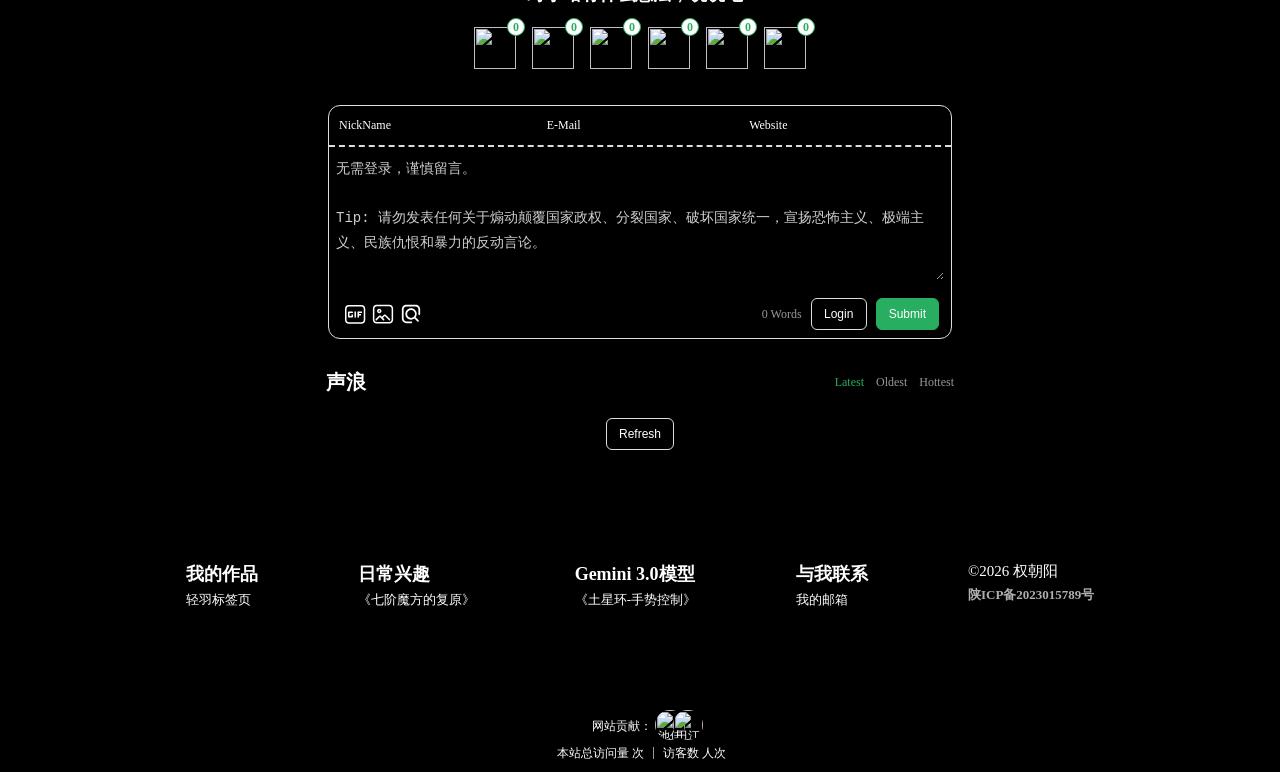
==== commit 608e2d3c: "新增gemini大模型作品" ====
--- a/index.html
+++ b/index.html
@@ -303,6 +303,10 @@
           <a id="openDialog">《七阶魔方的复原》</a><br/>
         </div>
         <div>
+          <p>Gemini 3.0模型</p>
+          <a id="openSaturn">《土星环-手势控制》</a><br/>
+        </div>
+        <div>
           <p>与我联系</p>
           <a id="mailId">我的邮箱</a><br />
         </div>
@@ -340,7 +344,7 @@
       import { init } from "./js/waline.min.js";
       init({
         el: "#waline",
-        serverURL: "https://msgboard.site",
+        serverURL: "https://shenglang.site",
         path: '/',
         reaction: true,
         locale: {
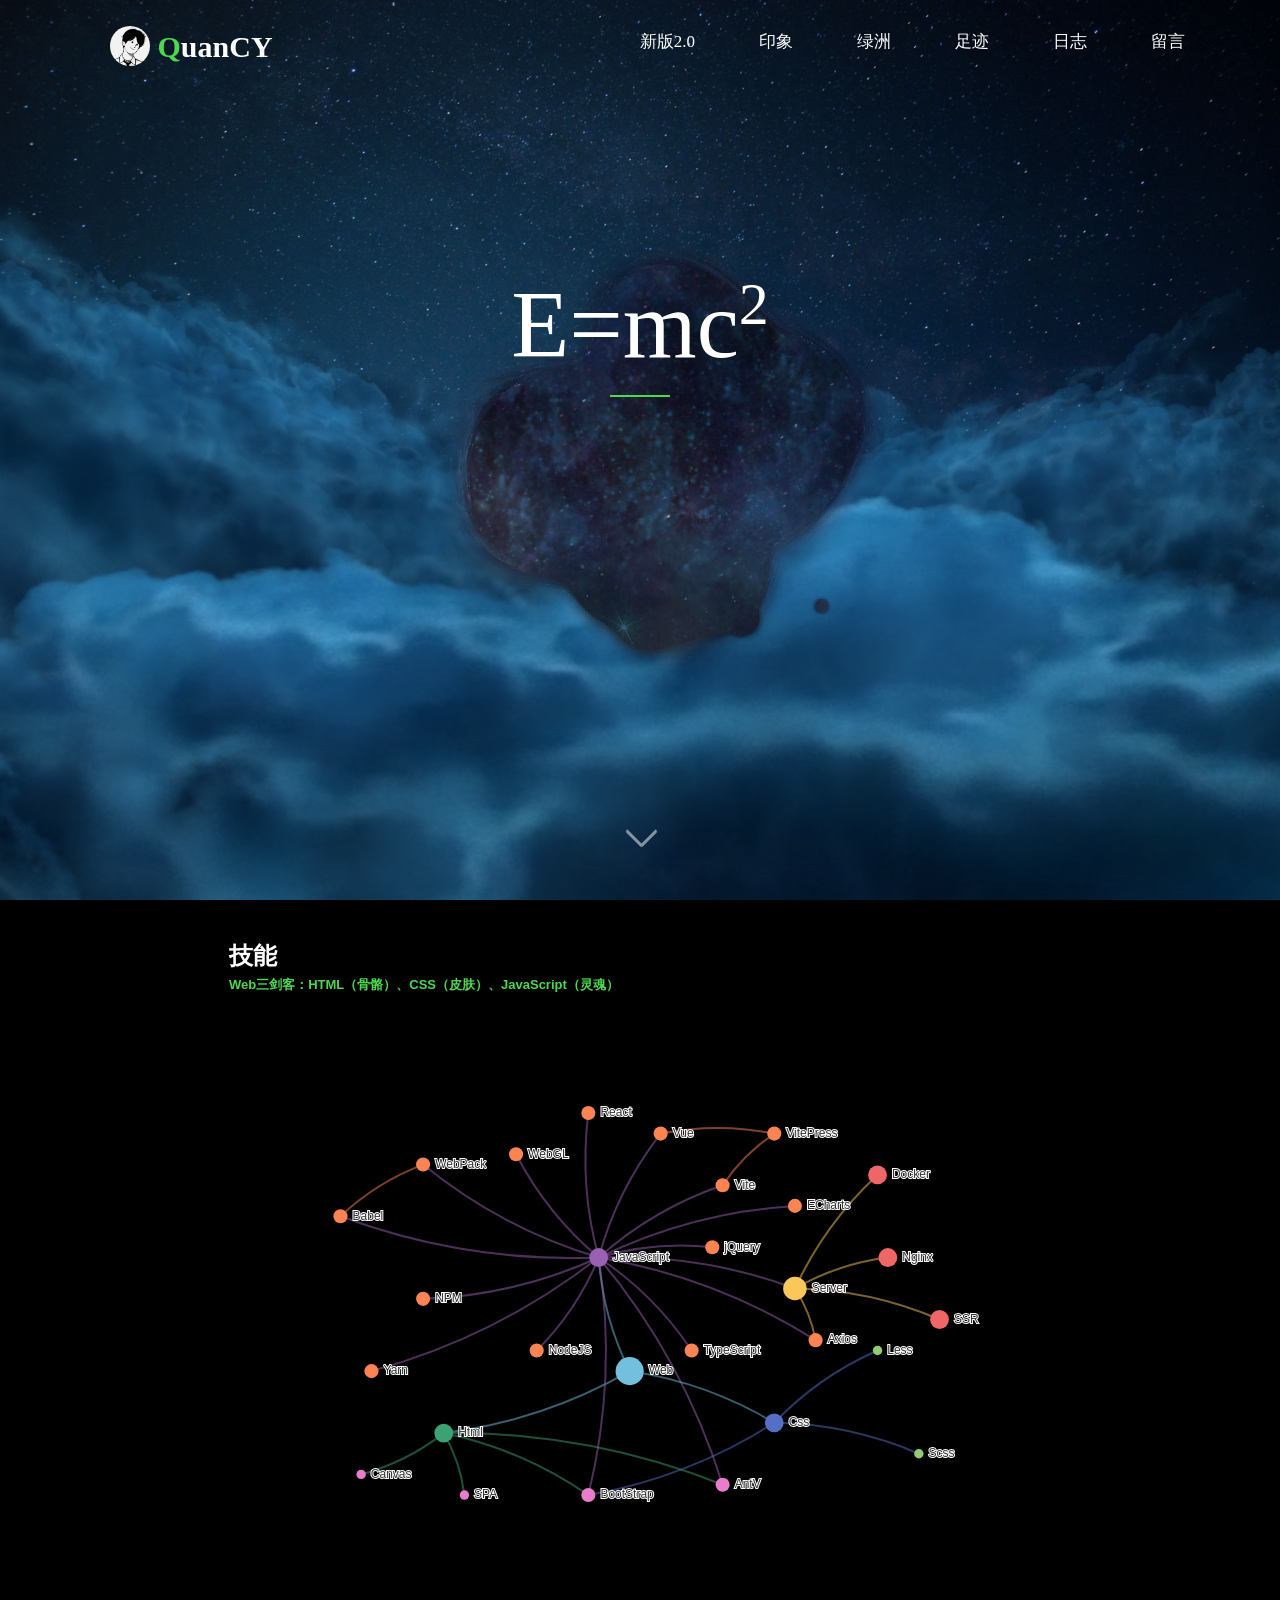
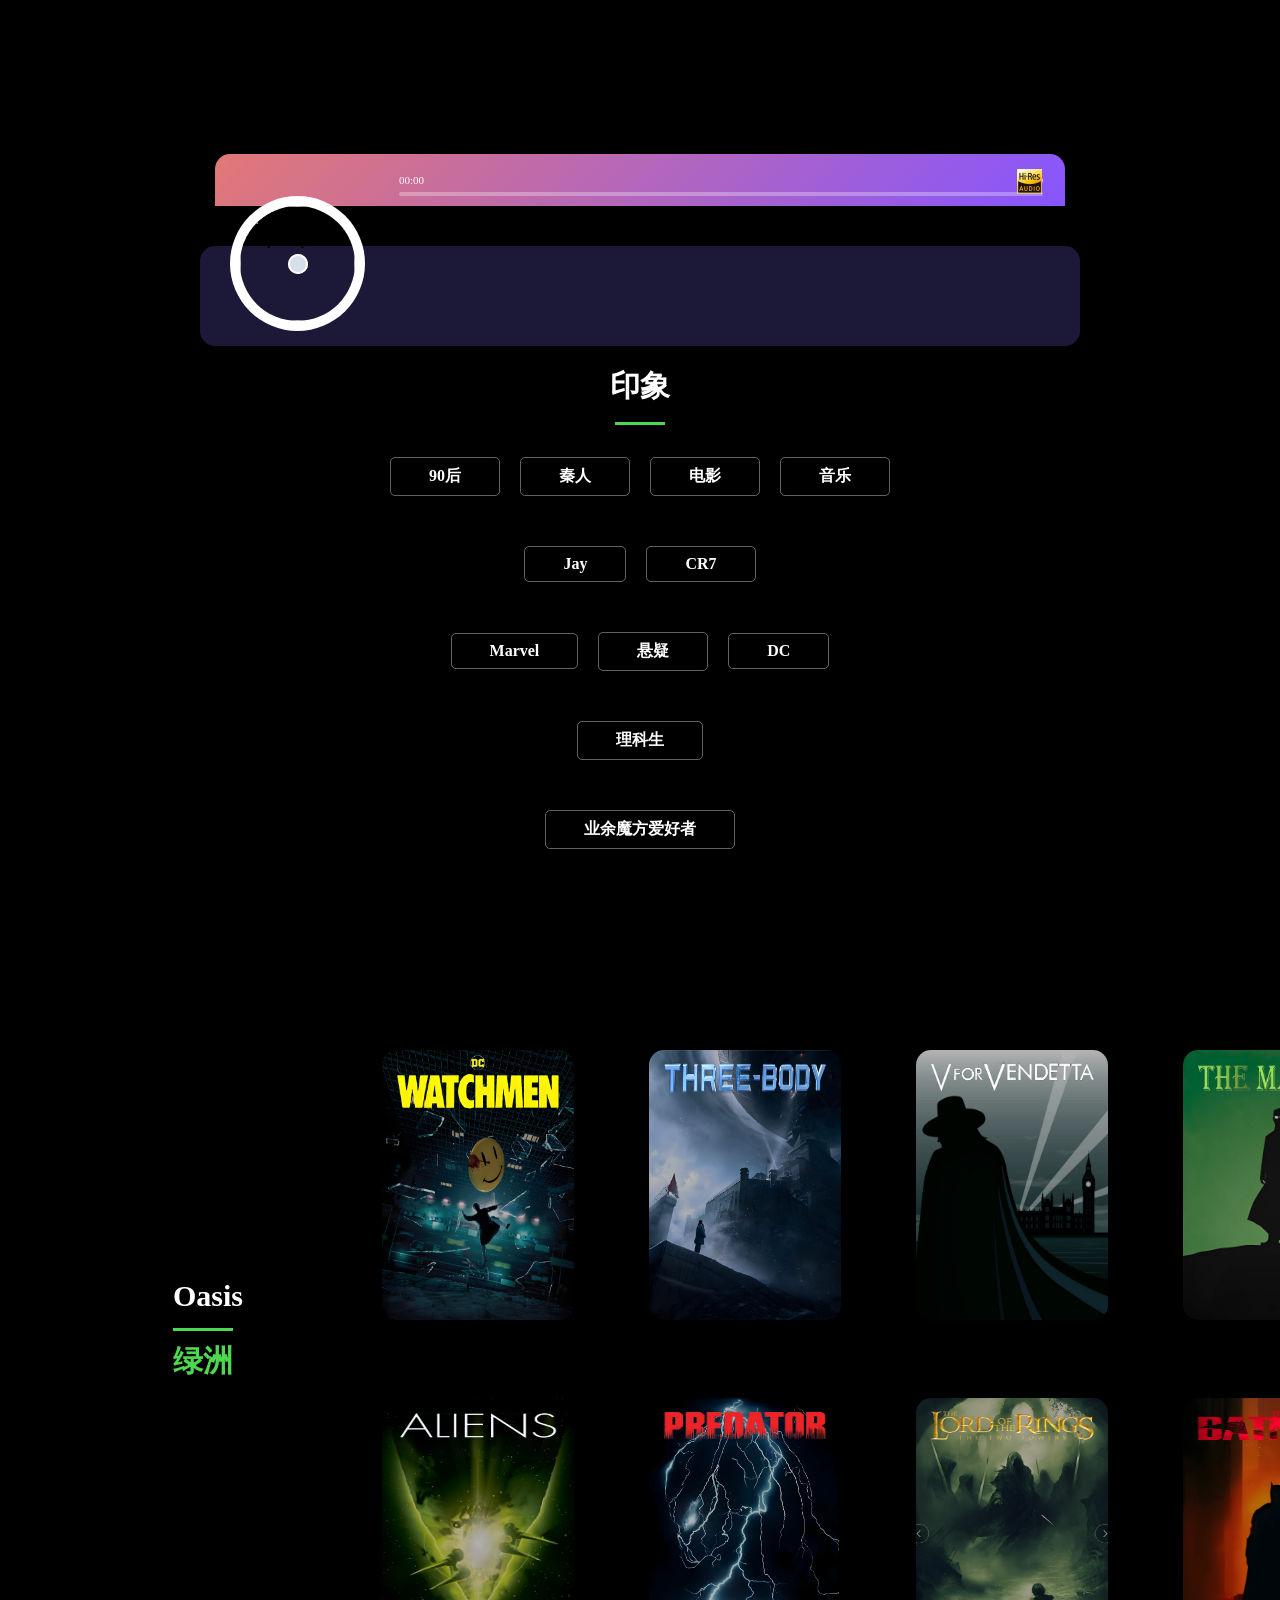
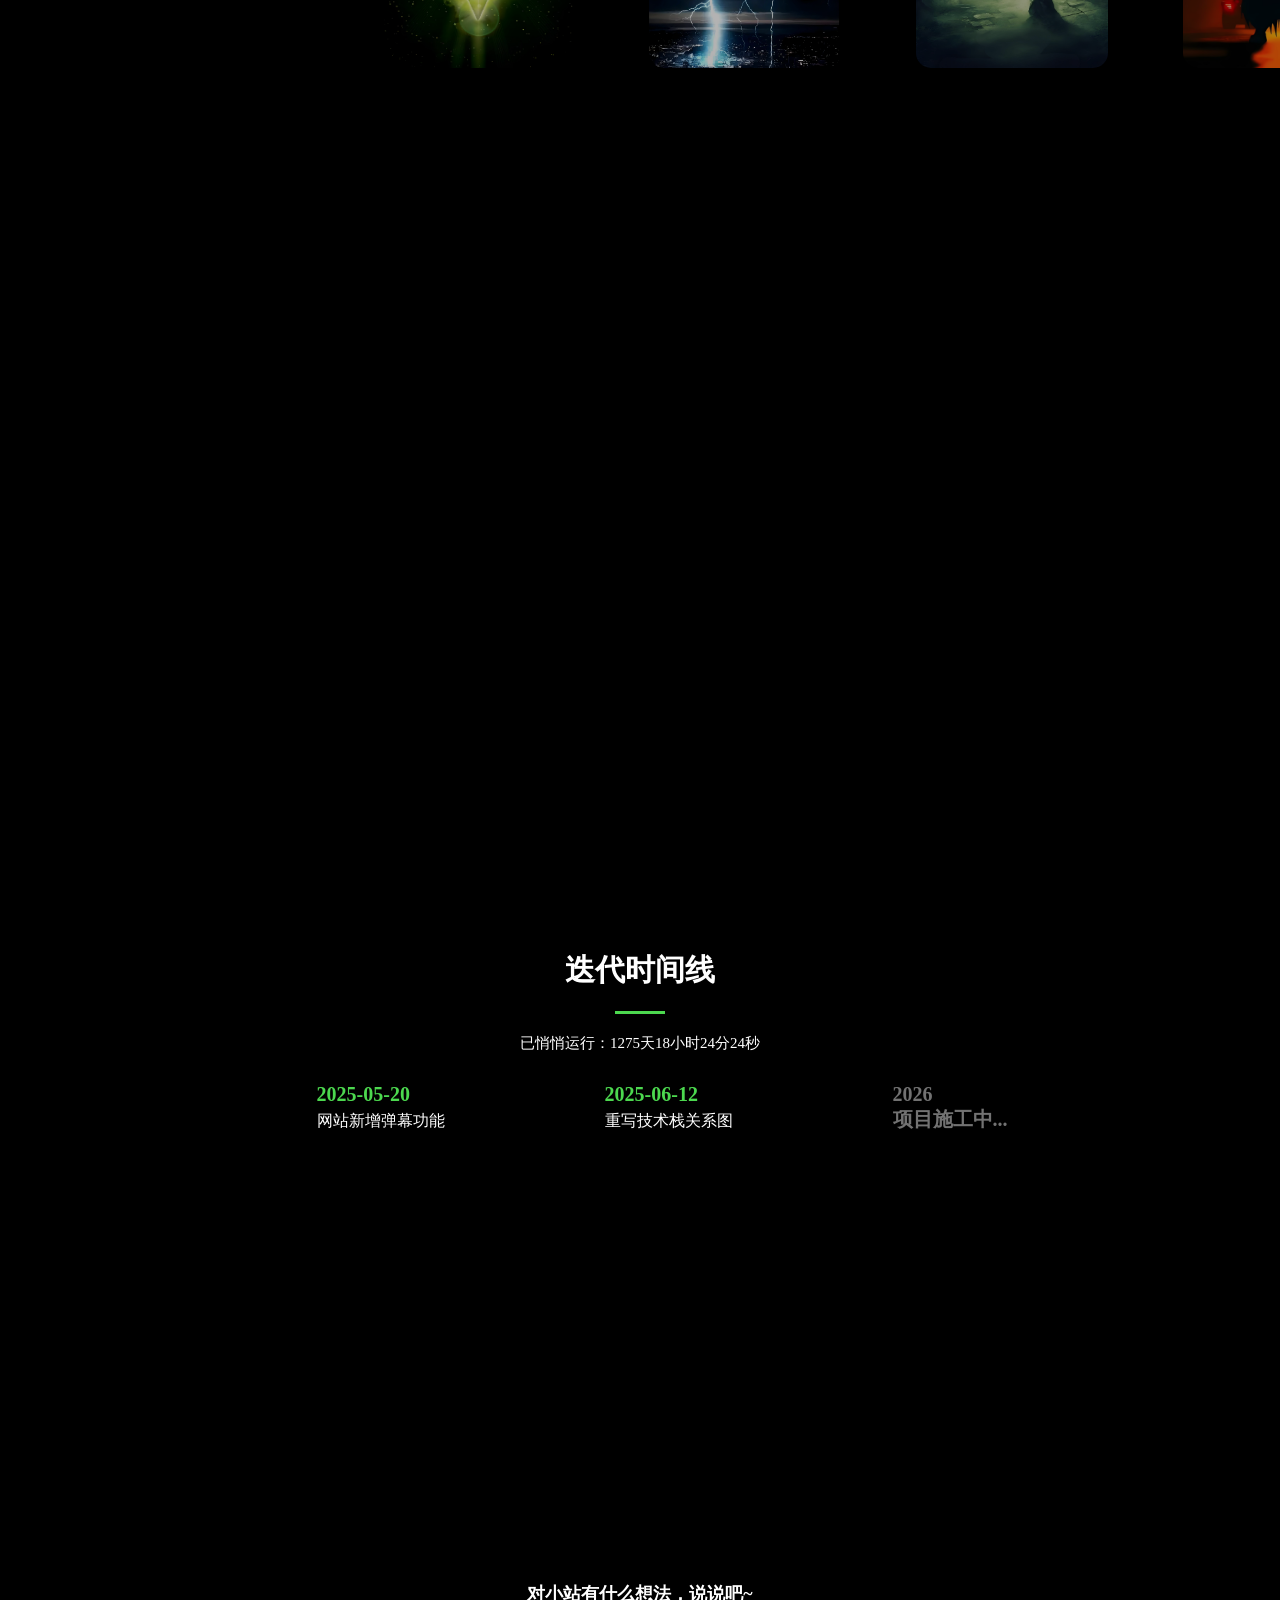
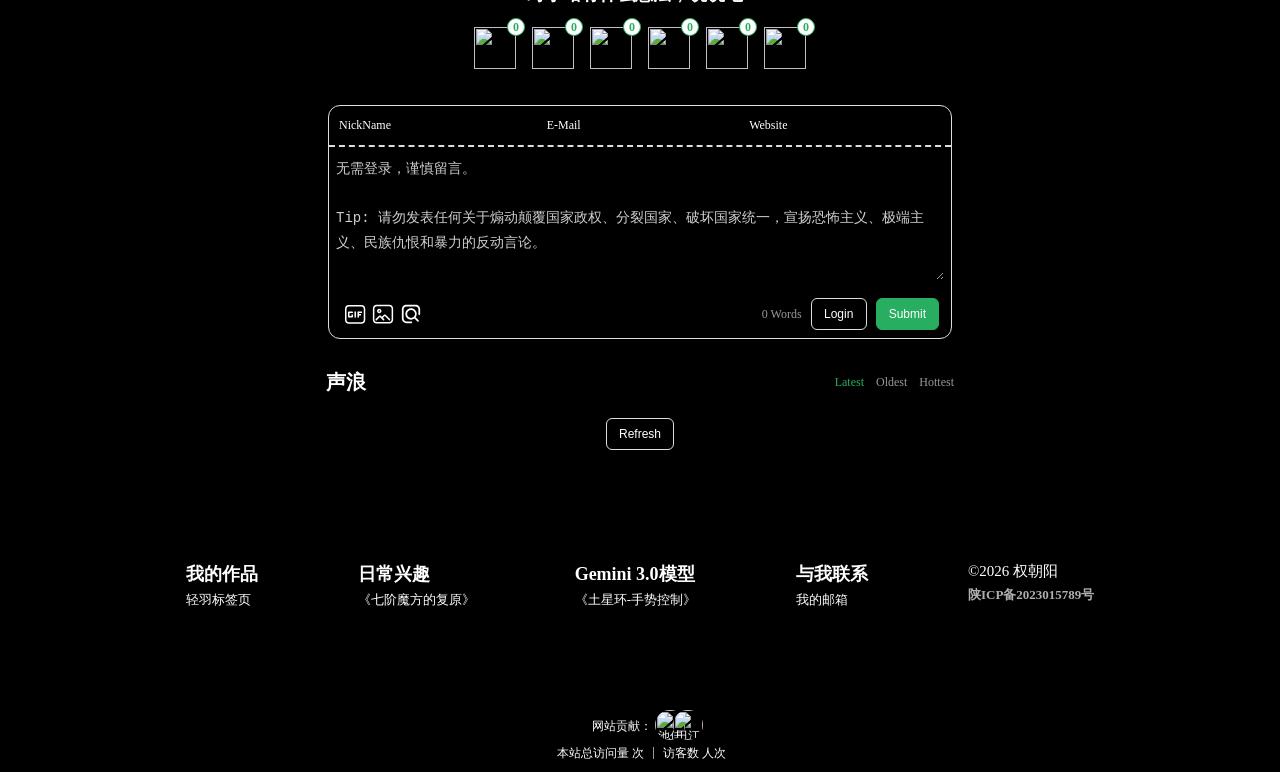
==== commit 3b208fea: "fix(2): 年份优化" ====
--- a/index.html
+++ b/index.html
@@ -274,7 +274,7 @@
                 <p class="chronicles-child-body">重写技术栈关系图</p>
               </div>
               <div title="敬请期待...">
-                <p class="chronicles-child-fade-out">2025</p>
+                <p class="chronicles-child-fade-out" id="this-year"></p>
                 <p class="chronicles-child-fade-out">项目施工中...</p>
               </div>
             </div>
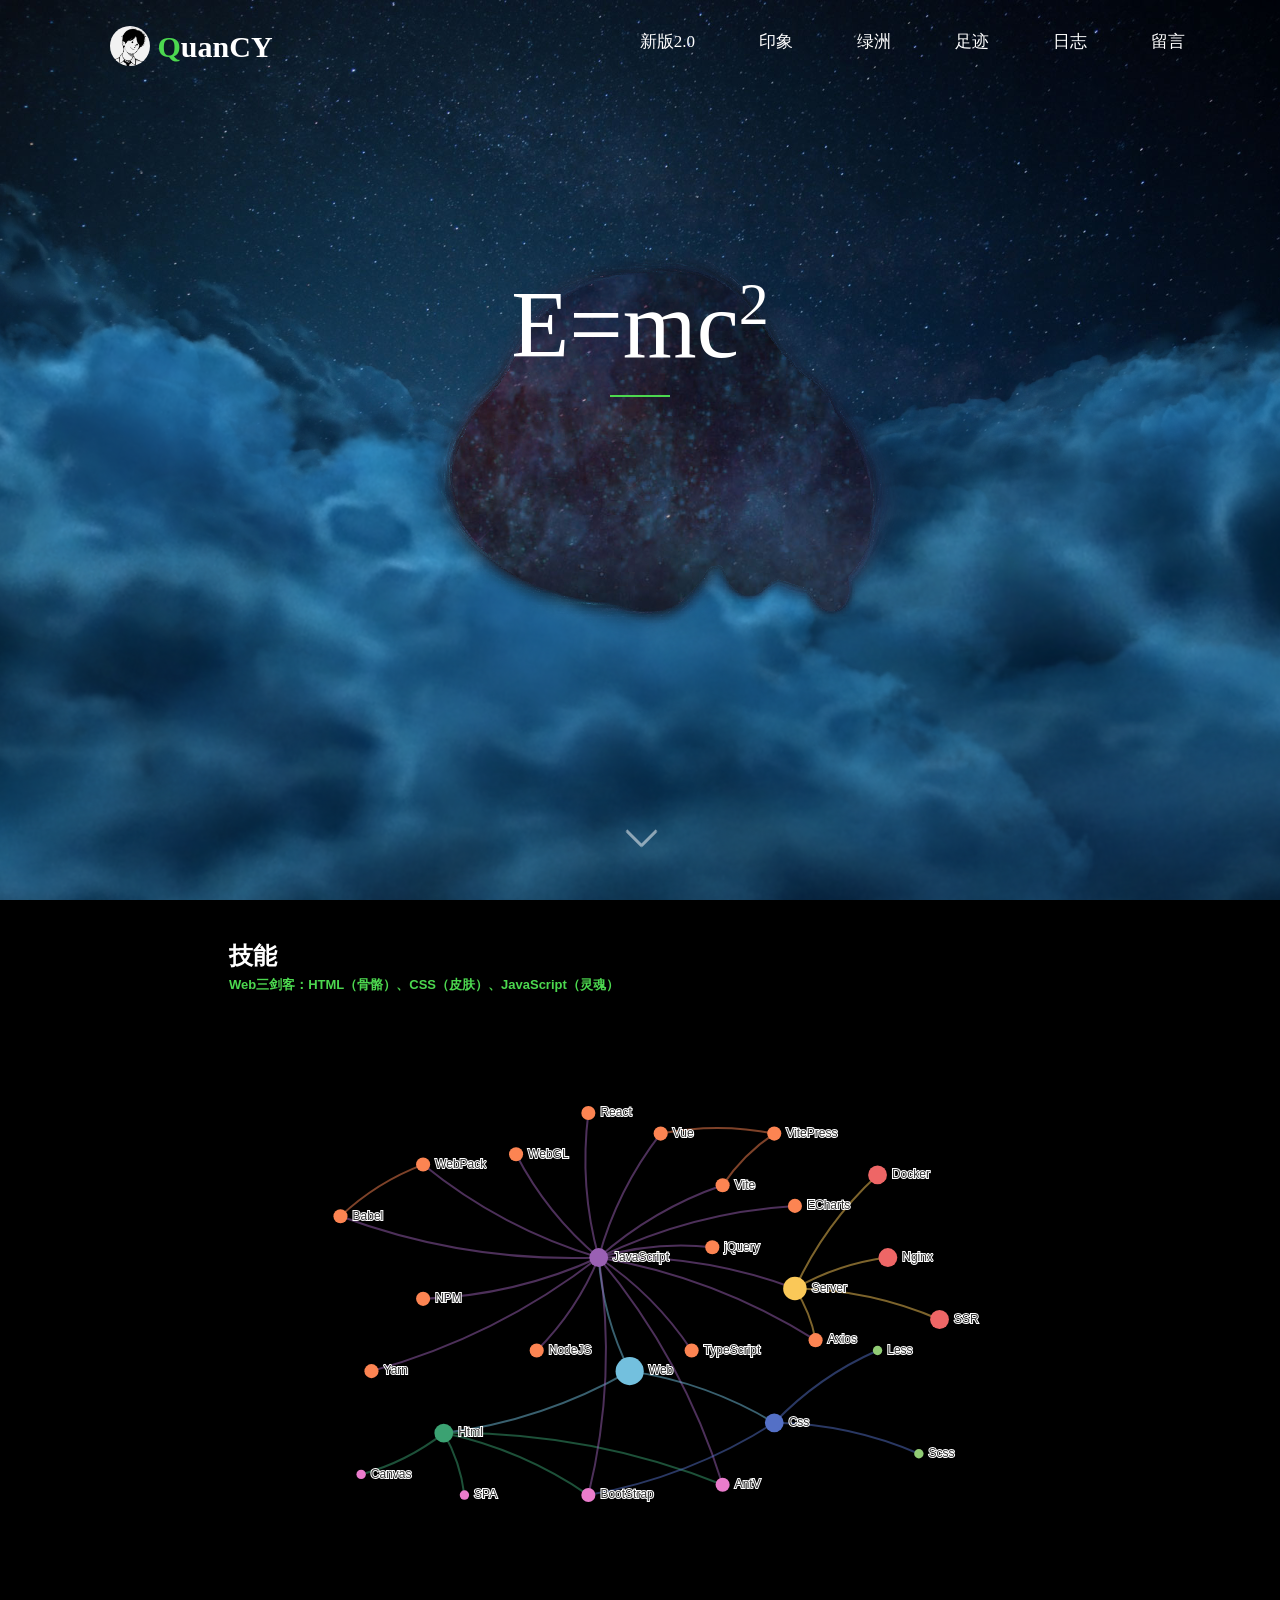
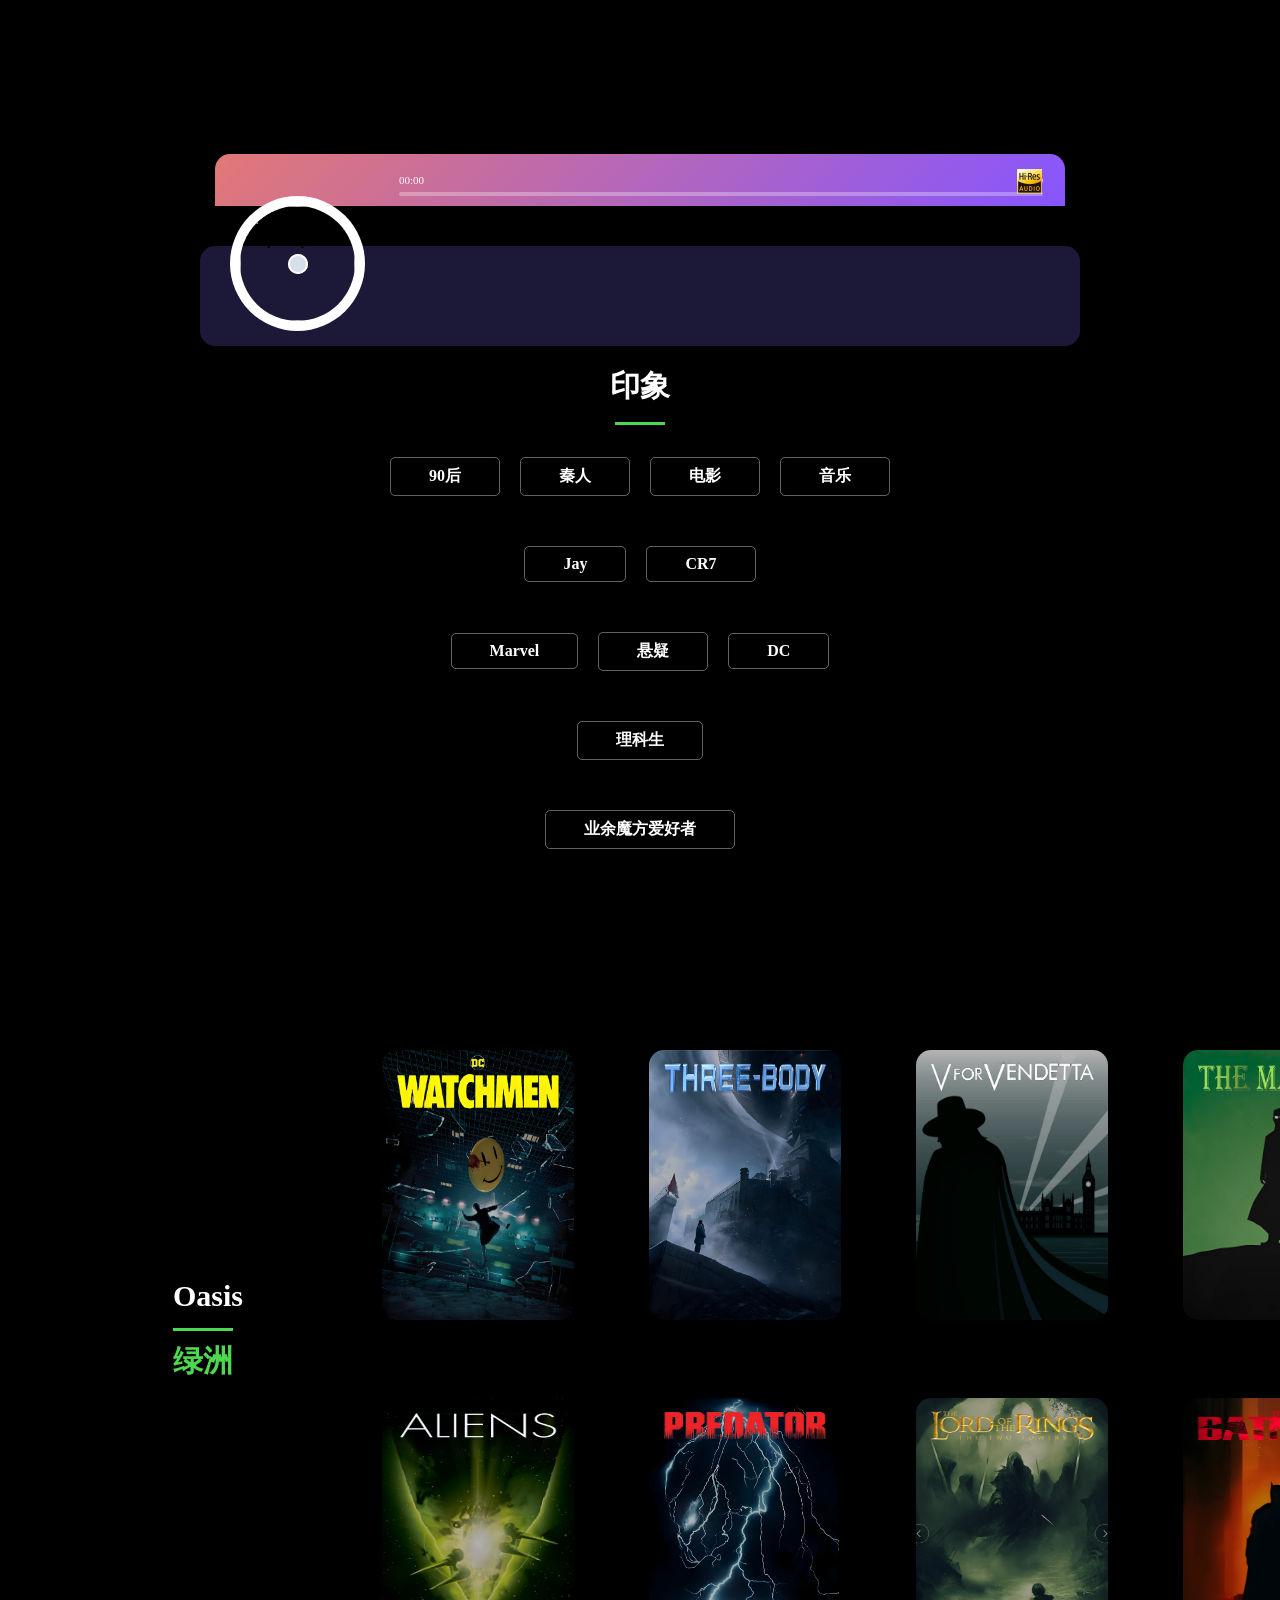
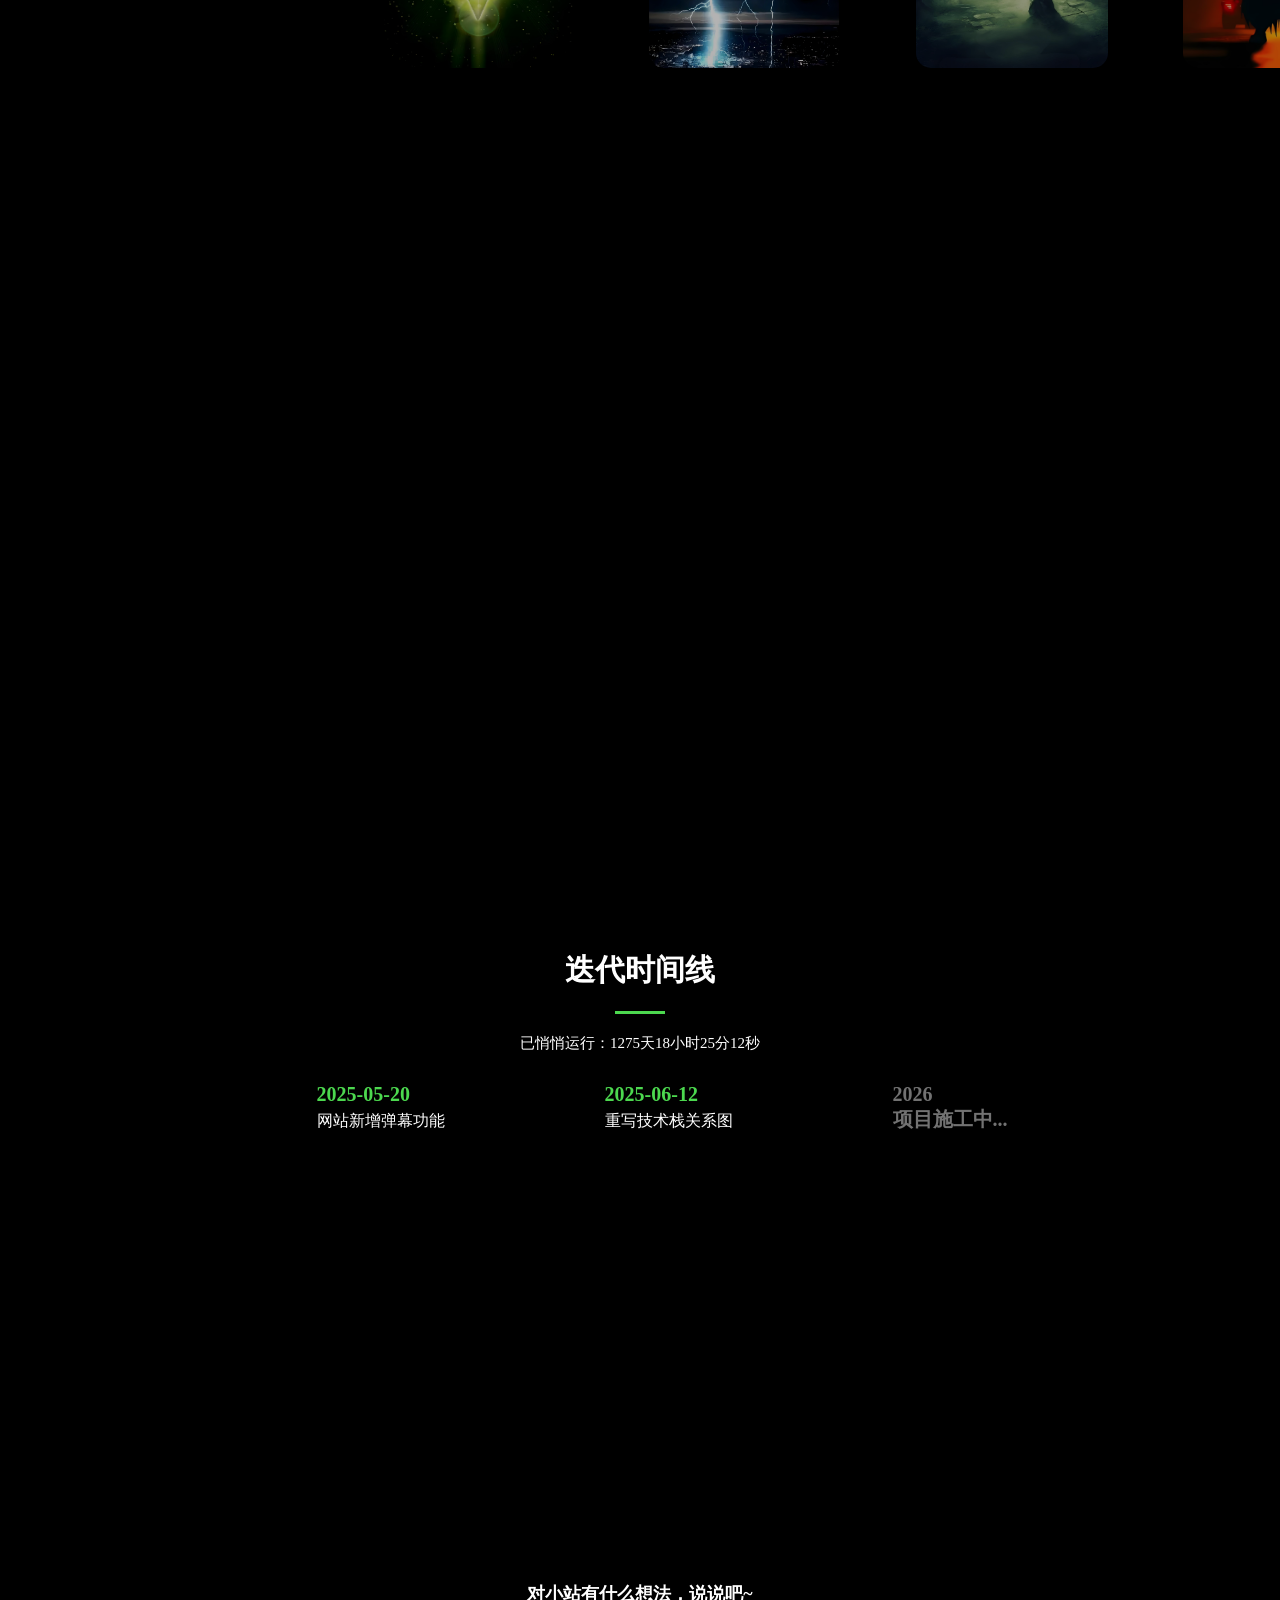
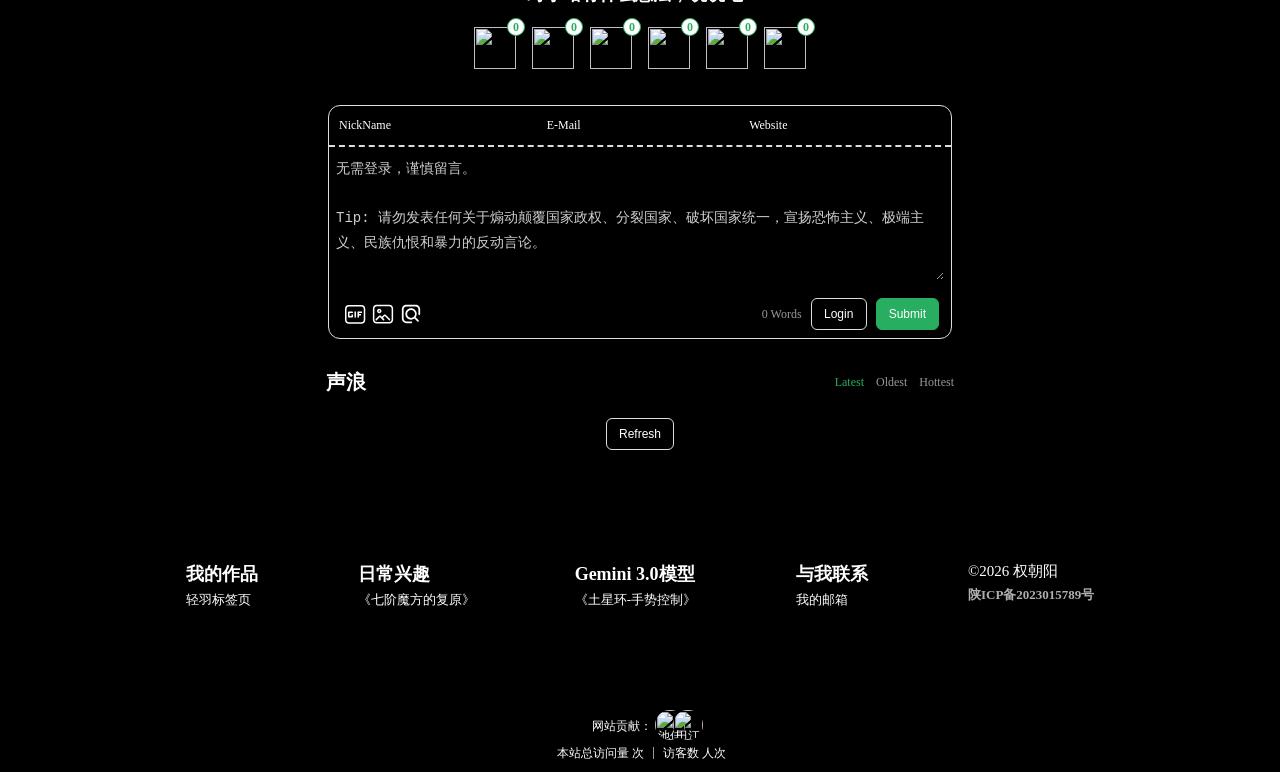
==== commit c5bdeaa3: "适配移动端" ====
--- a/index.html
+++ b/index.html
@@ -4,7 +4,7 @@
     <meta charset="UTF-8" />
     <link rel="icon" href="./img/Normal/Q.svg">
     <link rel="stylesheet" href="./css/loading.css">
-    <meta name="viewport" content="width=device-width, initial-scale=1.0">
+    <meta name="viewport" content="width=device-width, initial-scale=1.0, viewport-fit=cover">
     <link rel="canonical" href="https://quancy.cn/">
     <meta http-equiv="Cross-Origin-Opener-Policy" content="same-origin">
     <meta http-equiv="Content-Security-Policy" content="default-src * 'unsafe-inline' 'unsafe-eval';img-src * blob: data:">
@@ -18,6 +18,8 @@
     <link rel="stylesheet" href="./css/3d-card.css">
     <link rel="stylesheet" href="./css/waline.min.css">
     <link rel="stylesheet" href="./css/danmu.css">
+    <!-- 移动端适配（仅在窄屏生效，不影响 PC 端样式） -->
+    <link rel="stylesheet" href="./css/mobile.css">
     <title>权朝阳&nbsp;&nbsp;|&nbsp;&nbsp;矩阵革命</title>
     <script>
     var _hmt = _hmt || [];
@@ -49,6 +51,9 @@
             </span>
             <h1 style="text-indent: -9999px">权朝阳/quancy.cn</h1>
           </span>
+          <button id="navToggle" class="nav-toggle" type="button" aria-label="打开导航菜单" aria-expanded="false" aria-controls="hrefDiv">
+            <span></span><span></span><span></span>
+          </button>
           <nav id="hrefDiv">
             <a class="hrefText" href="https://new.quancy.cn">新版2.0</a>
             <a class="hrefText" id="aboutText">印象</a>
@@ -74,7 +79,7 @@
         <!-- 技能 -->
         <section>
           <div id="skill">
-            <div style="backdrop-filter: blur(100px) !important;padding: 40px;">
+            <div class="glass-panel">
               <div class='chartsWrapper' id='link'></div>
             </div>
           </div>
@@ -217,7 +222,7 @@
         </section>
         <!-- 地图 -->
         <section>
-          <div style="backdrop-filter: blur(100px) !important;padding: 40px;" class="mapMark">
+          <div class="mapMark glass-panel">
             <div class='chartsWrapper' id='map'></div>
             <div class="mapBlank"></div>
           </div>
@@ -293,7 +298,7 @@
         <div>
           <p>我的作品</p>
           <a
-            href="https://lighttab.cn/tabself"
+            href="https://lighttab.cn/intro"
             target="_blank"
             >轻羽标签页</a
           ><br />
@@ -334,6 +339,7 @@
     <script src="./js/require.js"></script>
     <script src="./js/nebulon.js"></script>
     <script src="./js/constant.js"></script>
+    <script src="./js/mobile.js"></script>
     <script src="./js/site.js"></script>
     <script src="./index.js"></script>
     <script src="./js/jquery.min.js"></script>
@@ -383,8 +389,10 @@
         // 阅读量
         // pageview: true
       });
-      document.getElementsByClassName('wl-power')[0].style.display = 'none'
-      document.querySelector(".wl-actions a").style.display = 'none'
+      const wlPower = document.getElementsByClassName('wl-power')[0]
+      const wlAction = document.querySelector('.wl-actions a')
+      if (wlPower) wlPower.style.display = 'none'
+      if (wlAction) wlAction.style.display = 'none'
     </script>
     <script>
       // 弹窗
@@ -392,15 +400,17 @@
         const openDom = document.getElementById('openDialog');
         openDom.addEventListener('click', () => {
           // 如果有音乐播放，则暂停
-          if (!audio.paused) {
+          if (typeof audio !== 'undefined' && audio && !audio.paused) {
             audio.pause();
           }
+          // 移动端使用近乎全宽的弹窗，避免视频被挤出屏幕
+          const isSmallScreen = document.documentElement.clientWidth <= 768;
           Swal.fire({
-            width: '50%',
+            width: isSmallScreen ? '92%' : '50%',
             title: `<div style="text-align: 'left'">记录一次七阶魔方的复原~</div>`,
             html: `
               <div>
-                <iframe width="100%"" height="600px" src="//player.bilibili.com/player.html?isOutside=true&aid=114708342377610&bvid=BV1XtNxzoE4x&cid=30576214762&p=1" scrolling="no" border="0" frameborder="no" framespacing="0" allowfullscreen="true"></iframe>
+                <iframe width="100%" height="${isSmallScreen ? '52vw' : '600px'}" src="//player.bilibili.com/player.html?isOutside=true&aid=114708342377610&bvid=BV1XtNxzoE4x&cid=30576214762&p=1" scrolling="no" border="0" frameborder="no" framespacing="0" allowfullscreen="true"></iframe>
                 <div style="text-align: left;font-size: 15px;font-weight: 500;padding: 8px 0px">
                   BGM: We Are Electric
                 </div>
--- a/css/music.css
+++ b/css/music.css
@@ -289,63 +289,7 @@
   overflow: hidden;
 }
 
-@media (max-width: 768px) {
-  .musicBody{
-    height: auto;
-    padding-top: 20px;
-  }
-  #app-cover{
-    width: 92vw;
-    height: 30%;
-  }
-  #player-track{
-    padding: 10px 12px 8px 110px;
-  }
-  #player-track.active{
-    top: -80px;
-  }
-  #album-art{
-    width: 80px;
-    height: 80px;
-    margin-left: 12px;
-    top: -30px;
-    box-shadow: 0 0 0 6px #fff;
-  }
-  .containerLrc{
-    left: 110px;
-    width: calc(100% - 130px);
-    height: 80px;
-    top: 6px;
-  }
-  #player-controls{
-    width: auto;
-    margin: 0 10px 0 110px;
-    float: none;
-    display: flex;
-    justify-content: space-around;
-  }
-  .control{
-    width: auto;
-    padding: 10px 0;
-  }
-  .button{
-    padding: 18px;
-  }
-}
-@media (max-width: 480px) {
-  #player-track{
-    padding: 10px 12px 8px 96px;
-  }
-  #album-art{
-    width: 64px;
-    height: 64px;
-    top: -24px;
-  }
-  .containerLrc{
-    left: 96px;
-    height: 70px;
-  }
-}
+/* 移动端样式统一收敛到 css/mobile.css，此处不再重复定义 */
 
 .control {
   width: 33.33%;
--- a/index.css
+++ b/index.css
@@ -152,7 +152,6 @@
 }
 .walineDiv {
   position: relative;
-  /* top: 50%; */
   width: 100%;
   padding: 20px 0px 40px 0px;
   transition: 0.25s;
@@ -951,3 +950,11 @@
 #topBtn:hover {
   opacity: 1 !important;
 }
+
+/* 通用玻璃面板（由 index.html 中的内联样式抽取，PC 端表现保持一致；
+   移动端可在 mobile.css 中统一调整内边距与模糊强度） */
+.glass-panel {
+  padding: 40px;
+  -webkit-backdrop-filter: blur(100px) !important;
+  backdrop-filter: blur(100px) !important;
+}
--- a/css/mobile.css
+++ b/css/mobile.css
@@ -0,0 +1,708 @@
+/* ==========================================================================
+   移动端适配（仅在窄屏生效）
+   说明：本文件最后加载，所有适配规则都包裹在 @media (max-width: 768px) 中，
+         PC 端（>= 769px）不会命中任何一条规则，因此不会影响现有 PC 端效果。
+   ========================================================================== */
+
+/* 汉堡菜单按钮：PC 端不显示 */
+.nav-toggle {
+  display: none;
+}
+
+@media (max-width: 768px) {
+  /* 移动端统一使用 border-box，避免 quirks 模式下 width + padding 撑破视口 */
+  *,
+  *::before,
+  *::after {
+    box-sizing: border-box;
+  }
+
+  html {
+    -webkit-text-size-adjust: 100%;
+    text-size-adjust: 100%;
+  }
+
+  /* 移动端改为文档滚动，避免 body 固定 100vh 导致底部内容被浏览器工具栏遮挡 */
+  html,
+  body {
+    scroll-snap-type: none;
+  }
+
+  body {
+    position: relative;
+    height: auto;
+    min-height: 100vh;
+    min-height: 100dvh;
+    overflow-x: hidden;
+    overflow-y: visible;
+  }
+
+  /* 背景：使用 vw/vh 而不是 100%，避免 quirks 模式下固定定位元素
+     按偏宽的初始包含块计算，导致右侧 UI 被挤出屏幕 */
+  #myselfGroundImg {
+    width: 100vw;
+    height: 100vh;
+    overflow: hidden;
+  }
+
+  #myselfGroundImg #container,
+  #myselfGroundImg canvas {
+    width: 100% !important;
+    height: 100% !important;
+  }
+
+  /* ============ 顶部导航 ============ */
+  #navTopMenu {
+    left: 0;
+    width: 100vw;
+    height: 64px;
+    z-index: 1000;
+  }
+
+  #navTopMenu.sticky {
+    height: 64px;
+  }
+
+  /* 顶部一层很淡的渐变，保证 Logo / 按钮在星空背景上清晰可见 */
+  #navTopMenu::after {
+    content: "";
+    position: absolute;
+    inset: 0 0 auto 0;
+    height: 96px;
+    background-image: linear-gradient(180deg, rgba(2, 6, 14, 0.6), rgba(2, 6, 14, 0));
+    pointer-events: none;
+    z-index: -1;
+  }
+
+  #navMenuDiv {
+    top: 12px;
+    left: 14px;
+  }
+
+  #logoContent {
+    width: 170px;
+    padding-left: 6px;
+    font-size: 21px;
+    line-height: 40px;
+  }
+
+  .avator-class {
+    width: 32px;
+    height: 32px;
+  }
+
+  /* 汉堡按钮 */
+  .nav-toggle {
+    display: flex;
+    flex-direction: column;
+    justify-content: center;
+    gap: 5px;
+    position: fixed;
+    top: 10px;
+    left: calc(100vw - 56px);
+    right: auto;
+    width: 46px;
+    height: 44px;
+    padding: 0 12px;
+    border: 0;
+    background: transparent;
+    cursor: pointer;
+    z-index: 1003;
+    -webkit-tap-highlight-color: transparent;
+    touch-action: manipulation;
+  }
+
+  .nav-toggle span {
+    display: block;
+    width: 100%;
+    height: 2px;
+    border-radius: 2px;
+    background-color: #fff;
+    transition: transform 0.3s ease, opacity 0.2s ease;
+  }
+
+  #navTopMenu.nav-open .nav-toggle span:nth-child(1) {
+    transform: translateY(7px) rotate(45deg);
+  }
+
+  #navTopMenu.nav-open .nav-toggle span:nth-child(2) {
+    opacity: 0;
+  }
+
+  #navTopMenu.nav-open .nav-toggle span:nth-child(3) {
+    transform: translateY(-7px) rotate(-45deg);
+  }
+
+  /* 侧滑抽屉式导航（相对固定的导航栏定位，避免受初始包含块宽度影响） */
+  #navTopMenu #hrefDiv {
+    position: absolute;
+    top: 0;
+    right: 0;
+    left: auto;
+    width: min(78vw, 320px);
+    height: 100vh;
+    height: 100dvh;
+    padding: calc(64px + env(safe-area-inset-top)) 0
+      calc(24px + env(safe-area-inset-bottom)) 0;
+    margin: 0;
+    display: flex;
+    flex-direction: column;
+    align-items: stretch;
+    justify-content: flex-start;
+    background-color: rgba(8, 12, 20, 0.94);
+    -webkit-backdrop-filter: blur(18px) saturate(140%);
+    backdrop-filter: blur(18px) saturate(140%);
+    border-left: 1px solid rgba(255, 255, 255, 0.08);
+    box-shadow: -18px 0 40px rgba(0, 0, 0, 0.45);
+    transform: translateX(102%);
+    transition: transform 0.32s ease;
+    overflow-y: auto;
+    z-index: 1001;
+  }
+
+  #navTopMenu.nav-open #hrefDiv {
+    transform: translateX(0);
+  }
+
+  #navTopMenu .hrefText {
+    display: block;
+    margin: 0;
+    padding: 15px 26px;
+    border-radius: 0;
+    font-size: 17px;
+    color: #fff;
+    border-bottom: 1px solid rgba(255, 255, 255, 0.06);
+    touch-action: manipulation;
+  }
+
+  #navTopMenu .hrefText:last-child {
+    border-bottom: 0;
+  }
+
+  /* ============ 区块高度：移动端按内容自适应 ============ */
+  main > section {
+    height: auto;
+    min-height: 0;
+  }
+
+  main > section:first-child {
+    position: relative;
+    height: 100vh !important;
+    height: 100svh !important;
+    min-height: 480px;
+  }
+
+  #skill,
+  .like-card {
+    height: auto;
+  }
+
+  /* ============ 首屏 ============ */
+  #topTitle {
+    top: 42%;
+  }
+
+  #matrix {
+    height: auto;
+    top: -42px;
+    font-size: clamp(40px, 15vw, 76px);
+    line-height: 1.15;
+  }
+
+  #matrix sup {
+    font-size: 0.52em;
+  }
+
+  .myselfCss {
+    top: -26px;
+  }
+
+  .lineOrange {
+    width: 46px;
+  }
+
+  #scrollDown {
+    bottom: 36px;
+    font-size: 18px;
+  }
+
+  #scrollDownIcon {
+    top: 14px;
+    left: calc(50% - 7px);
+    width: 14px;
+    height: 14px;
+    border-width: 2px;
+  }
+
+  /* ============ 玻璃面板 ============ */
+  .glass-panel {
+    padding: 16px 12px !important;
+    -webkit-backdrop-filter: blur(20px) !important;
+    backdrop-filter: blur(20px) !important;
+  }
+
+  /* 移动端减弱模糊半径，显著降低 GPU 压力（视觉上变化很小） */
+  #skill,
+  #chronicles,
+  .walineDiv,
+  .musicBody {
+    -webkit-backdrop-filter: blur(20px);
+    backdrop-filter: blur(20px);
+  }
+
+  #player-content {
+    -webkit-backdrop-filter: blur(20px);
+    backdrop-filter: blur(20px);
+  }
+
+  .chartsWrapper {
+    width: 100% !important;
+    height: 58vh;
+    height: min(60vh, 480px);
+    min-height: 340px;
+    margin: 0;
+    -webkit-backdrop-filter: none !important;
+    backdrop-filter: none !important;
+  }
+
+  #map {
+    height: 56vh;
+    height: min(58vh, 460px);
+    min-height: 320px;
+  }
+
+  .mapBlank {
+    height: 16px;
+  }
+
+  /* ============ 印象 / 音乐 ============ */
+  .musicBody {
+    height: auto;
+    padding: 8px 0 0 0;
+  }
+
+  .musicDiv {
+    height: 300px;
+    margin-top: 6px;
+  }
+
+  #app-cover {
+    width: 92vw;
+    height: 150px;
+    margin: 0 auto;
+    top: 50%;
+  }
+
+  #player-track {
+    padding: 11px 14px 9px 102px;
+  }
+
+  #player-track.active {
+    top: -84px;
+  }
+
+  #album-name {
+    font-size: 15px;
+  }
+
+  #track-name {
+    font-size: 12px;
+    margin: 1px 0 6px 0;
+  }
+
+  .qualityCss {
+    right: 14px;
+    top: 12px;
+  }
+
+  .vipIcon {
+    width: 20px;
+  }
+
+  #album-art {
+    width: 74px;
+    height: 74px;
+    margin-left: 12px;
+    top: -30px;
+    box-shadow: 0 0 0 6px #fff;
+  }
+
+  #album-art.active {
+    top: -38px;
+    box-shadow: 0 0 0 3px #fff7f7, 0 18px 28px -12px #afb7c1;
+  }
+
+  .containerLrc {
+    left: 104px;
+    width: calc(100% - 118px);
+    height: 62px;
+    top: 8px;
+  }
+
+  .containerLrc li {
+    height: 21px;
+    line-height: 21px;
+    font-size: 11px;
+  }
+
+  #player-controls {
+    position: absolute;
+    left: 8px;
+    right: 8px;
+    bottom: 2px;
+    width: auto;
+    height: 58px;
+    margin: 0;
+    float: none;
+    display: flex;
+    align-items: center;
+    justify-content: space-around;
+    overflow: visible;
+  }
+
+  .control {
+    width: auto;
+    flex: 1;
+    padding: 0;
+    text-align: center;
+  }
+
+  .button {
+    box-sizing: border-box;
+    width: 34px;
+    height: 34px;
+    padding: 7px;
+    margin: 0 auto;
+    border-radius: 50%;
+  }
+
+  .button i {
+    font-size: 19px;
+  }
+
+  /* 进度条触控热区加大（视觉高度不变） */
+  #s-area::before {
+    content: "";
+    position: absolute;
+    left: 0;
+    right: 0;
+    top: -9px;
+    bottom: -9px;
+  }
+
+  #tagContent {
+    height: auto;
+    padding: 0 14px 48px 14px;
+  }
+
+  #myselfDiv,
+  #chronicles h3 {
+    font-size: 24px;
+  }
+
+  .lineBottom {
+    margin-top: 13px;
+  }
+
+  .curTag {
+    margin-top: 20px;
+    display: flex;
+    flex-wrap: wrap;
+    justify-content: center;
+    align-items: center;
+    gap: 10px;
+    padding: 0 4px;
+  }
+
+  .curTag span {
+    margin: 0;
+    padding: 8px 16px;
+    font-size: 14px;
+  }
+
+  /* ============ 绿洲（电影卡片） ============ */
+  .favorite-body {
+    display: block;
+    width: 100%;
+    height: auto;
+    padding: 24px 16px 44px 16px;
+  }
+
+  .ev-module-edit {
+    justify-content: start;
+    padding-left: 4px;
+  }
+
+  .ev-module-edit-box1,
+  .ev-module-edit-box3 {
+    font-size: 26px;
+  }
+
+  .ev-module-edit-box2 {
+    width: 46px;
+    margin-top: 12px;
+  }
+
+  .card-list {
+    grid-template-columns: repeat(2, minmax(0, 1fr));
+    grid-template-rows: none;
+    gap: 14px 12px;
+    margin-top: 24px;
+  }
+
+  .book-card {
+    width: 100%;
+    margin: 0;
+  }
+
+  /* 用 padding 撑出 195:270 的海报比例，兼容不支持 aspect-ratio 的旧版 Safari */
+  .book-card::before {
+    content: "";
+    display: block;
+    padding-top: 138.46%;
+  }
+
+  /* ::before 会占据卡片首行，这里把绝对定位的图片重新钉在顶部 */
+  .book-card img {
+    top: 0;
+    left: 0;
+  }
+
+  .book-card .cover {
+    width: 100%;
+    height: 100%;
+    border-radius: 12px;
+  }
+
+  .book-card .title {
+    width: 100%;
+  }
+
+  /* ============ 时间线：移动端改为纵向 ============ */
+  #chronicles {
+    padding: 44px 0 56px 0;
+  }
+
+  #sitTip {
+    margin-top: 12px;
+    padding: 0 16px;
+    font-size: 13px;
+  }
+
+  .chronicles-container-wrapper {
+    left: 0;
+    width: 100%;
+    margin-top: 22px;
+    padding: 0 24px;
+    overflow: visible;
+  }
+
+  /* 按内容宽度收紧后整体水平居中（时间轴线 + 文字作为一块居中） */
+  #chronicles-container {
+    width: -moz-fit-content;
+    width: fit-content;
+    max-width: 100%;
+    margin: 0 auto;
+    white-space: normal;
+    overflow: visible;
+    padding: 2px 0 2px 18px;
+    border-left: 2px solid rgba(76, 216, 79, 0.35);
+  }
+
+  #chronicles-container div {
+    display: block;
+    margin: 0 0 20px 0;
+    position: relative;
+    text-align: left;
+  }
+
+  #chronicles-container div:last-child {
+    margin-bottom: 0;
+  }
+
+  #chronicles-container div::before {
+    content: "";
+    position: absolute;
+    left: -23px;
+    top: 6px;
+    width: 9px;
+    height: 9px;
+    border-radius: 50%;
+    background-color: #4cd84f;
+    box-shadow: 0 0 0 3px rgba(76, 216, 79, 0.16);
+  }
+
+  .chronicles-child-lineTime,
+  .chronicles-child-fade-out {
+    font-size: 15px;
+  }
+
+  .chronicles-child-body {
+    font-size: 14px;
+    line-height: 1.5;
+  }
+
+  /* ============ 留言 / 弹幕 ============ */
+  .walineDiv {
+    padding: 12px 0 28px 0;
+  }
+
+  #waline {
+    width: 92%;
+  }
+
+  #danmu {
+    height: 200px !important;
+  }
+
+  .danmu-body {
+    font-size: 13px;
+    max-width: 250px;
+    padding: 6px 10px;
+  }
+
+  .danmu-body-new {
+    font-size: 15px;
+    max-width: 270px;
+    padding: 6px 12px;
+  }
+
+  .danmu-body img {
+    width: 22px;
+    height: 22px;
+  }
+
+  .danmu-body-new img {
+    width: 28px;
+    height: 28px;
+  }
+
+  /* ============ 页脚 ============ */
+  footer {
+    padding: 40px 16px 20px 16px !important;
+  }
+
+  footer div {
+    display: block;
+    width: 100%;
+    padding: 6px 0;
+    text-align: center;
+  }
+
+  footer p {
+    font-size: 16px;
+    margin-bottom: 2px;
+  }
+
+  footer a {
+    font-size: 13px;
+  }
+
+  #copyright {
+    margin-top: 12px;
+  }
+
+  #busuanzi_container_site_pv {
+    padding: 0 12px 14px 12px;
+    font-size: 11px;
+    line-height: 1.9;
+  }
+
+  .contributionAutor {
+    bottom: 6px;
+  }
+
+  /* 用 top + vh 定位：quirks 模式下 innerHeight 与实际可视高度不一致，
+     用 bottom 定位会被推到屏幕外；dvh 可跟随移动端地址栏伸缩 */
+  #topBtn {
+    top: calc(100vh - 54px - env(safe-area-inset-bottom));
+    top: calc(100dvh - 54px - env(safe-area-inset-bottom));
+    bottom: auto;
+    left: calc(100vw - 50px);
+    right: auto;
+    width: 38px;
+    z-index: 990;
+  }
+
+  /* ============ 加载动画 ============ */
+  .loader span {
+    width: 18px;
+    height: 40px;
+    line-height: 40px;
+    margin: 0 4px;
+    font-size: 26px;
+  }
+
+  .loader span::after {
+    width: 18px;
+    height: 3px;
+    bottom: -12px;
+  }
+
+  .loader span:nth-child(8)::before,
+  .loader span:nth-child(9)::before,
+  .loader span:nth-child(10)::before {
+    width: 18px;
+    height: 18px;
+    bottom: 9px;
+  }
+}
+
+/* 触屏设备点击卡片后的立体效果：
+   .is-active 只由 js/mobile.js 在无 hover 能力的设备上添加，
+   PC 端永远不会出现该 class，因此这里不影响桌面端 */
+.book-card.is-active .cover {
+  transform: perspective(500px) rotateX(25deg);
+}
+
+.book-card.is-active .hero {
+  opacity: 1;
+  transform: perspective(500px) translate3d(0, -30px, 44px);
+}
+
+.book-card.is-active .title {
+  transform: perspective(500px) translate3d(0, 120px, 44px) scale(1.06);
+}
+
+@media (hover: none) {
+  .curTag span:hover {
+    transform: none;
+  }
+}
+
+/* 平板尺寸下电影卡片改为三列，避免单张卡片过大 */
+@media (min-width: 560px) and (max-width: 768px) {
+  .card-list {
+    grid-template-columns: repeat(3, minmax(0, 1fr));
+  }
+}
+
+/* 小屏手机进一步压缩留白 */
+@media (max-width: 380px) {
+  #matrix {
+    font-size: 48px;
+  }
+
+  #matrix sup {
+    font-size: 26px;
+  }
+
+  .curTag span {
+    padding: 7px 13px;
+    font-size: 13px;
+  }
+
+  #tagContent {
+    padding-left: 12px;
+    padding-right: 12px;
+  }
+
+  .favorite-body {
+    padding-left: 12px;
+    padding-right: 12px;
+  }
+
+  footer p {
+    font-size: 15px;
+  }
+}
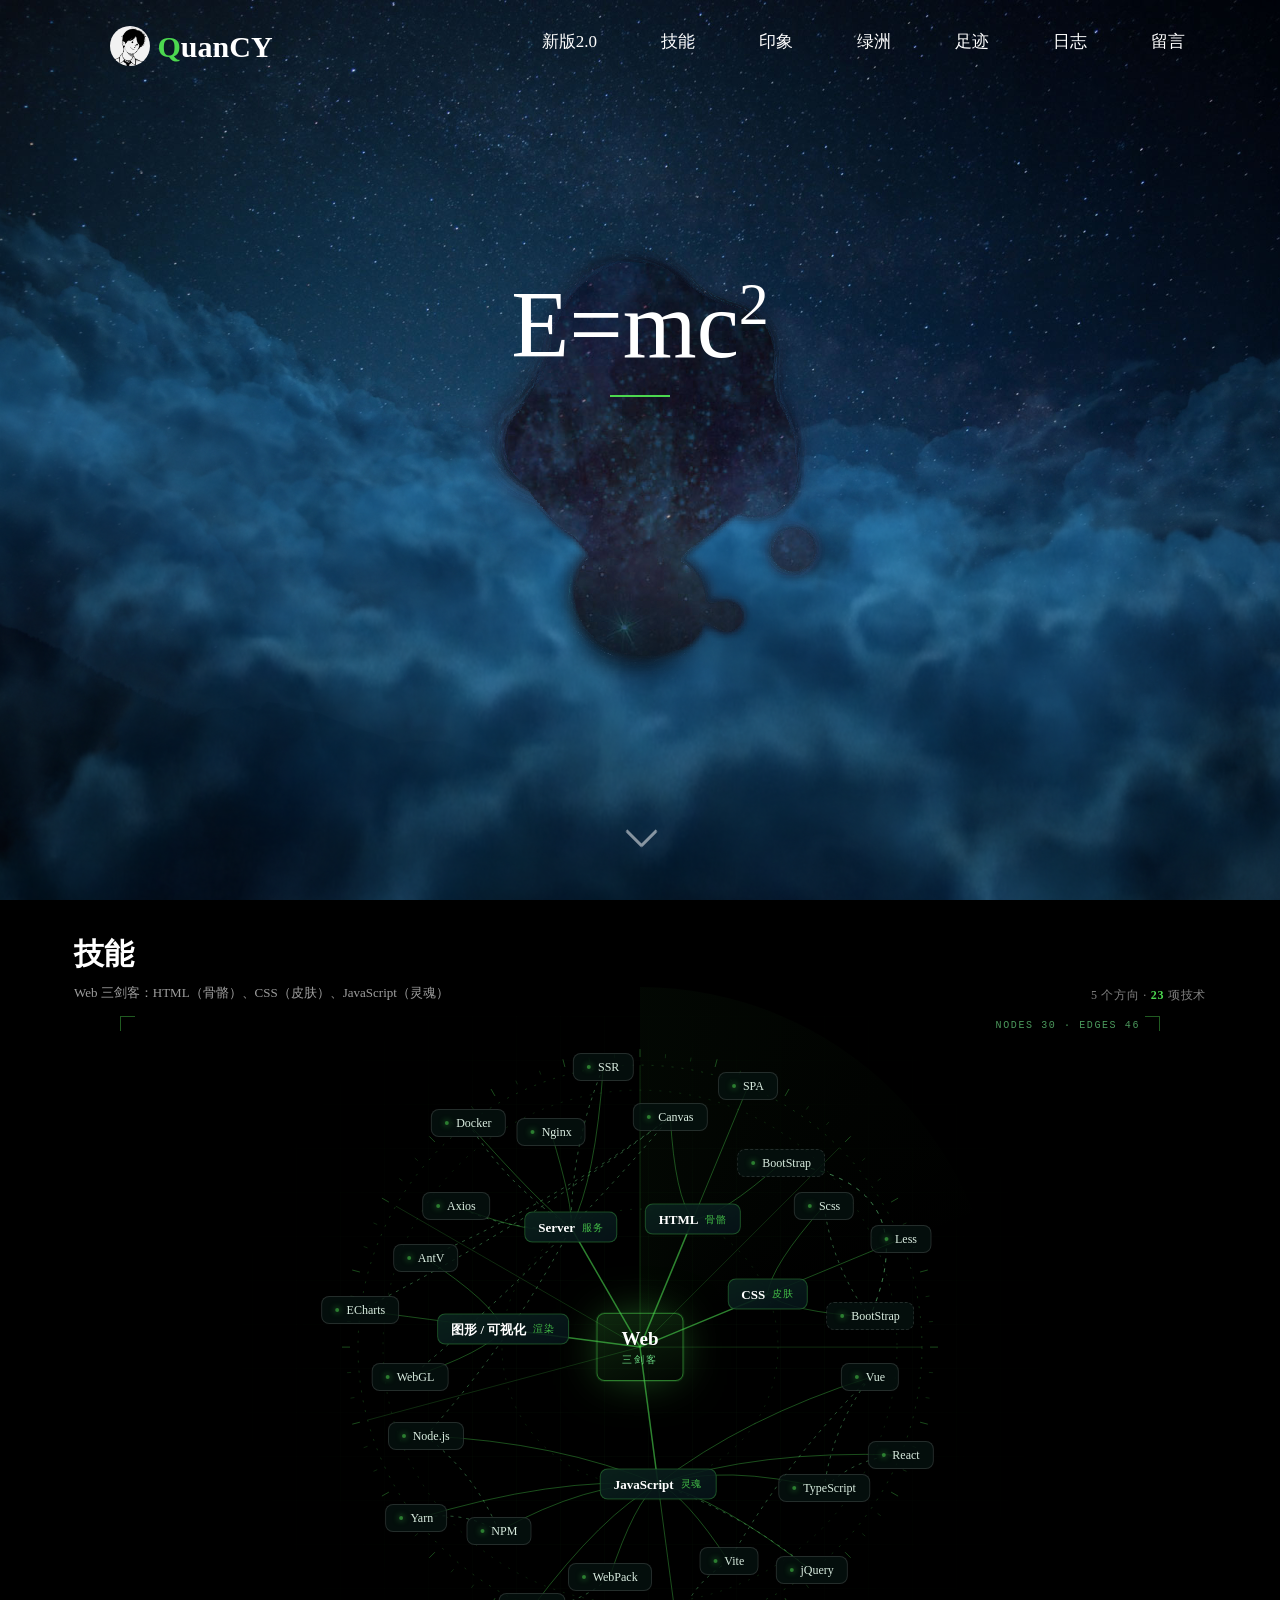
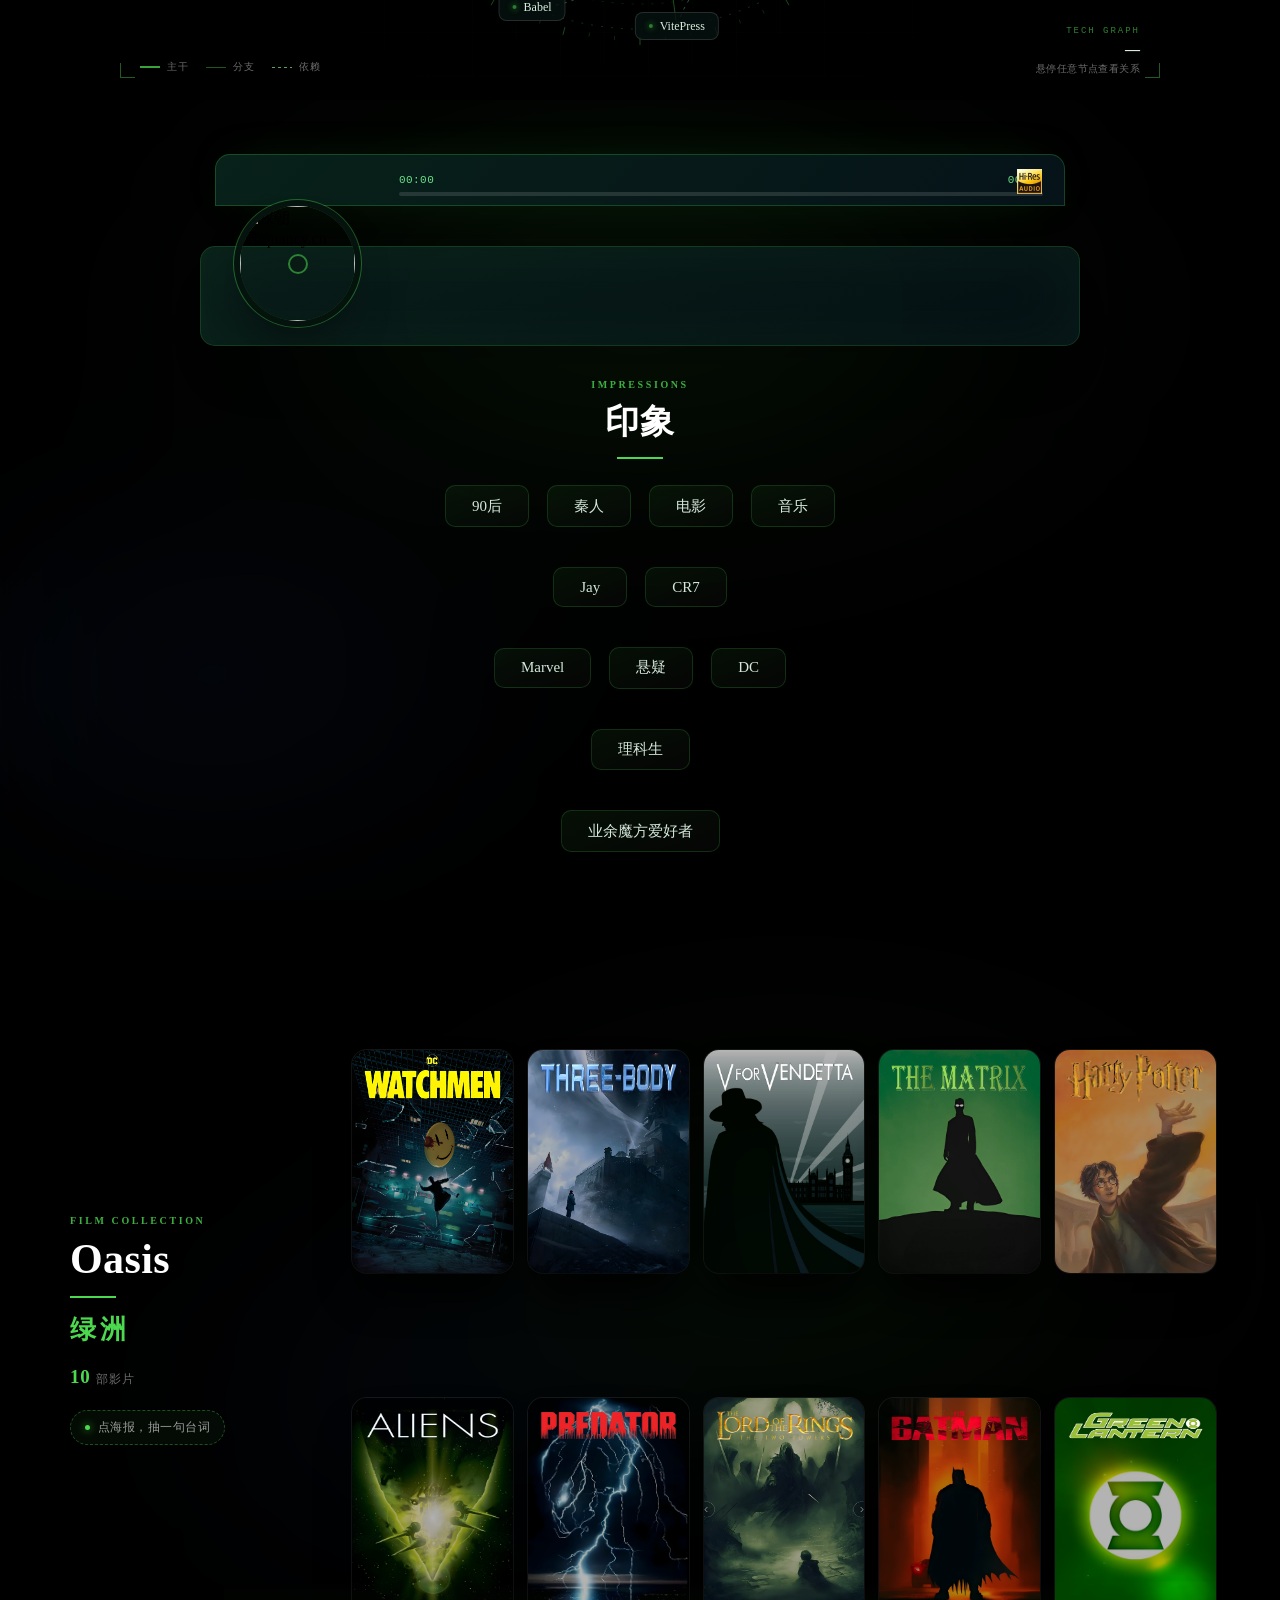
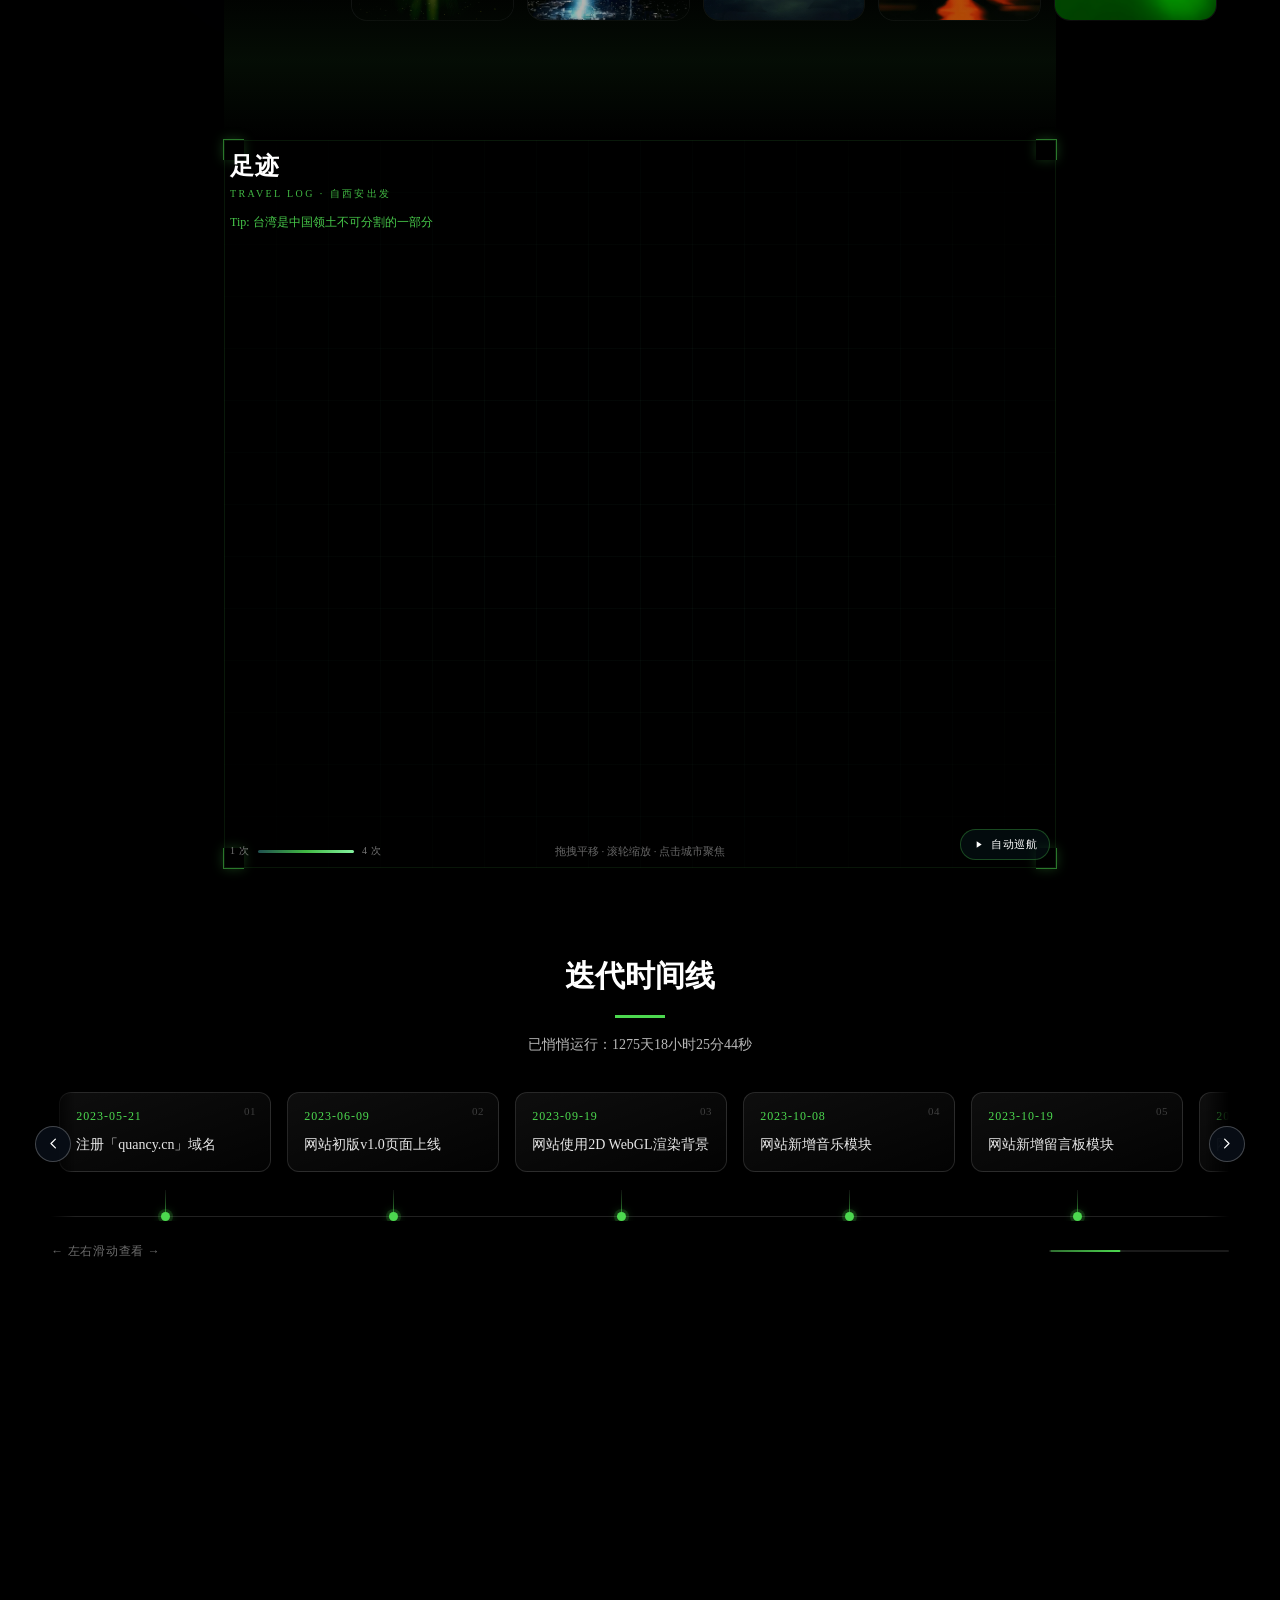
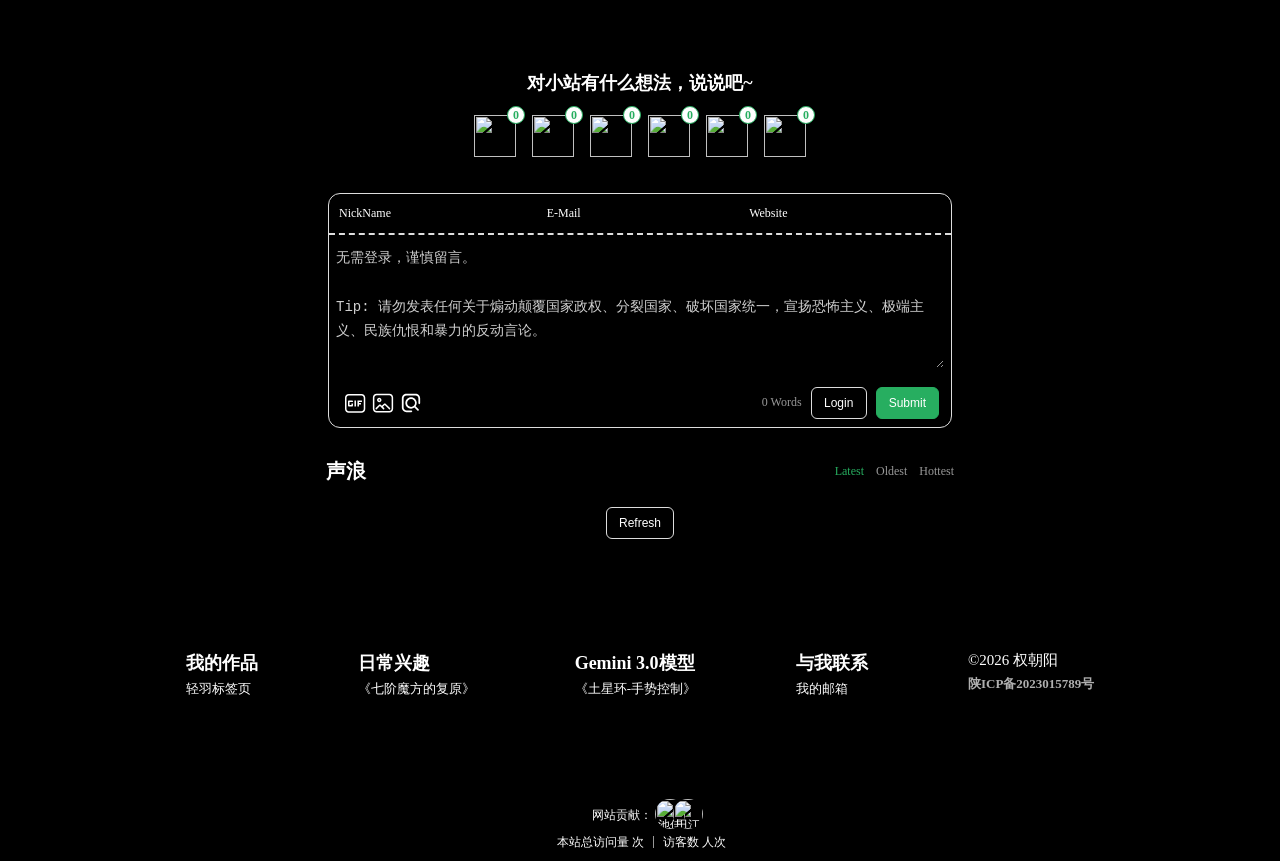
==== commit 10431a77: "UI界面优化" ====
--- a/index.html
+++ b/index.html
@@ -18,8 +18,19 @@
     <link rel="stylesheet" href="./css/3d-card.css">
     <link rel="stylesheet" href="./css/waline.min.css">
     <link rel="stylesheet" href="./css/danmu.css">
+    <link rel="stylesheet" href="./css/easterEgg.css">
     <!-- 移动端适配（仅在窄屏生效，不影响 PC 端样式） -->
     <link rel="stylesheet" href="./css/mobile.css">
+    <!-- 迭代时间线（横向轨道） -->
+    <link rel="stylesheet" href="./css/timeline.css">
+    <!-- 技能：技术栈地图 -->
+    <link rel="stylesheet" href="./css/skill.css">
+    <!-- 足迹：HUD 地图 -->
+    <link rel="stylesheet" href="./css/map.css">
+    <!-- 绿洲：影单海报墙 -->
+    <link rel="stylesheet" href="./css/oasis.css">
+    <!-- 印象：播放器 + 标签 -->
+    <link rel="stylesheet" href="./css/impression.css">
     <title>权朝阳&nbsp;&nbsp;|&nbsp;&nbsp;矩阵革命</title>
     <script>
     var _hmt = _hmt || [];
@@ -37,7 +48,20 @@
   </head>
   <body>
     <!-- 加载UI -->
-    <div class="loader"><span>L</span><span>O</span><span>A</span><span>D</span><span>I</span><span>N</span><span>G</span><span></span><span></span><span></span></div>
+    <div class="loader">
+      <div class="loader-inner">
+        <div class="loader-badge">
+          <div class="loader-ring2"></div>
+          <div class="loader-ring"></div>
+          <img src="./img/Normal/avatar.png" class="loader-avatar" alt="">
+        </div>
+        <p class="loader-brand"><b>Q</b>uanCY</p>
+        <p class="loader-sub">SYSTEM BOOT · 正在加载</p>
+        <div class="loader-bar"><div class="loader-fill"></div></div>
+        <p class="loader-status"><b id="loaderPct">0</b>%<em id="loaderPhase">初始化</em></p>
+      </div>
+    </div>
+    <script src="./js/loader.js"></script>
     <div id="contentPage">
       <!-- 背景 -->
       <div id="myselfGroundImg">
@@ -45,7 +69,7 @@
       </div>
         <div id="navTopMenu">
           <span id="navMenuDiv">
-            <span id="logoContent">
+            <span id="logoContent" role="button" tabindex="0" aria-label="回到顶部">
               <img src="./img/Normal/avatar.png" class="avator-class" alt="权朝阳">
               <span style="vertical-align: middle;"><span style="color: #4cd84f;">Q</span>uanCY</span>
             </span>
@@ -56,6 +80,7 @@
           </button>
           <nav id="hrefDiv">
             <a class="hrefText" href="https://new.quancy.cn">新版2.0</a>
+            <a class="hrefText" id="skillText">技能</a>
             <a class="hrefText" id="aboutText">印象</a>
             <a class="hrefText" id="favorite">绿洲</a>
             <a class="hrefText" id="footmarkText">足迹</a>
@@ -79,13 +104,39 @@
         <!-- 技能 -->
         <section>
           <div id="skill">
-            <div class="glass-panel">
-              <div class='chartsWrapper' id='link'></div>
+            <div class="skill-panel">
+              <div class="skill-head">
+                <div class="skill-heading">
+                  <h3>技能</h3>
+                  <p class="skill-sub">Web 三剑客：HTML（骨骼）、CSS（皮肤）、JavaScript（灵魂）</p>
+                </div>
+                <p class="skill-meta" id="skillMeta"></p>
+              </div>
+              <div class="skill-stage">
+                <div class="skill-web" id="skillWeb" aria-label="技术栈关系图"></div>
+                <div class="skill-hud" aria-hidden="true">
+                  <span class="skill-corner tl"></span>
+                  <span class="skill-corner tr"></span>
+                  <span class="skill-corner bl"></span>
+                  <span class="skill-corner br"></span>
+                </div>
+                <p class="skill-counter" id="skillCounter" aria-hidden="true"></p>
+                <div class="skill-legend" aria-hidden="true">
+                  <span><i class="lg-core"></i>主干</span>
+                  <span><i class="lg-tech"></i>分支</span>
+                  <span><i class="lg-link"></i>依赖</span>
+                </div>
+                <div class="skill-readout" aria-live="polite">
+                  <p class="skill-readout-kicker">TECH GRAPH</p>
+                  <p class="skill-readout-name" id="skillReadoutName">—</p>
+                  <p class="skill-readout-meta" id="skillReadoutMeta">悬停任意节点查看关系</p>
+                </div>
+              </div>
             </div>
           </div>
         </section>
         <!-- 印象 -->
-        <section class="like-card">
+        <section class="like-card" id="impressionSection">
           <div class="musicBody">
             <div class="musicDiv" id="musicId">
               <div id="app-cover">
@@ -136,6 +187,7 @@
               </div>
             </div>
             <div id="tagContent">
+              <p class="imp-kicker">IMPRESSIONS</p>
               <h3 id="myselfDiv">印象</h3>
               <span class="lineBottom"></span>
               <div class="curTag">
@@ -153,10 +205,11 @@
           </div>
         </section>
         <!-- 绿洲 -->
-        <section class="like-card">
+        <section class="like-card" id="oasisSection">
           <div class="musicBody">
             <div class="favorite-body">
-              <div class="ev-module-edit">
+              <div class="ev-module-edit oasis-head">
+                <p class="oasis-kicker">FILM COLLECTION</p>
                 <div class="ev-module-edit-box1">
                   <strong>Oasis</strong>
                 </div>
@@ -164,6 +217,9 @@
                 <div class="ev-module-edit-box3">
                   <strong>绿洲</strong>
                 </div>
+                <!-- 数量与下方 .book-card 个数保持一致 -->
+                <p class="oasis-meta"><b>10</b><span>部影片</span></p>
+                <p class="oasis-tip"><span class="oasis-tip-dot" aria-hidden="true"></span>点海报，抽一句台词</p>
               </div>
               <div class="card-list">
                 <div class="book-card" title="守望者">
@@ -223,7 +279,43 @@
         <!-- 地图 -->
         <section>
           <div class="mapMark glass-panel">
-            <div class='chartsWrapper' id='map'></div>
+            <div class="map-stage" id="mapStage">
+              <div class="chartsWrapper" id="map"></div>
+              <div class="map-grid" aria-hidden="true"></div>
+              <div class="map-scan" aria-hidden="true"></div>
+              <span class="map-corner tl" aria-hidden="true"></span>
+              <span class="map-corner tr" aria-hidden="true"></span>
+              <span class="map-corner bl" aria-hidden="true"></span>
+              <span class="map-corner br" aria-hidden="true"></span>
+              <header class="map-head">
+                <div class="map-heading">
+                  <h3>足迹</h3>
+                  <p class="map-kicker">TRAVEL LOG · 自西安出发</p>
+                </div>
+                <p class="map-tip">Tip: 台湾是中国领土不可分割的一部分</p>
+              </header>
+              <div class="map-stats" id="mapStats"></div>
+              <div class="map-legend" aria-hidden="true">
+                <span>1 次</span>
+                <i></i>
+                <span>4 次</span>
+              </div>
+              <p class="map-hint">
+                <span class="map-hint-pc">拖拽平移 · 滚轮缩放 · 点击城市聚焦</span>
+                <span class="map-hint-m">点击城市查看详情</span>
+              </p>
+              <button class="map-tour" id="mapTour" type="button" aria-pressed="false">
+                <svg viewBox="0 0 24 24" width="11" height="11" aria-hidden="true" fill="currentColor"><path d="M8 5v14l11-7z"/></svg>
+                <span>自动巡航</span>
+              </button>
+              <aside class="map-card" id="mapCard" aria-hidden="true">
+                <button class="map-card-close" id="mapCardClose" type="button" aria-label="关闭">×</button>
+                <p class="map-card-kicker">CITY FOCUS</p>
+                <strong class="map-card-name" id="mapCardName"></strong>
+                <p class="map-card-meta" id="mapCardMeta"></p>
+                <p class="map-card-route" id="mapCardRoute"></p>
+              </aside>
+            </div>
             <div class="mapBlank"></div>
           </div>
         </section>
@@ -233,56 +325,122 @@
           <span class="divLine"></span>
           <p id="sitTip"></p>
           <div class="chronicles-container-wrapper">
-            <div id="chronicles-container">
-              <div>
-                <p class="chronicles-child-lineTime">2023-05-21</p>
-                <p class="chronicles-child-body">注册「quancy.cn」域名</p>
-              </div>
-              <div>
-                <p class="chronicles-child-lineTime">2023-06-09</p>
-                <p class="chronicles-child-body">网站初版v1.0页面上线</p>
-              </div>
-              <div>
-                <p class="chronicles-child-lineTime">2023-09-19</p>
-                <p class="chronicles-child-body">网站使用2D WebGL渲染背景</p>
-              </div>
-              <div>
-                <p class="chronicles-child-lineTime">2023-10-08</p>
-                <p class="chronicles-child-body">网站新增音乐模块</p>
-              </div>
-              <div>
-                <p class="chronicles-child-lineTime">2023-10-19</p>
-                <p class="chronicles-child-body">网站新增留言板模块</p>
-              </div>
-              <div>
-                <p class="chronicles-child-lineTime">2023-11-07</p>
-                <p class="chronicles-child-body">网站进行ICP备案</p>
-              </div>
-              <div>
-                <p class="chronicles-child-lineTime">2023-11-28</p>
-                <p class="chronicles-child-body">网站使用全新UI界面2.0</p>
-              </div>
-              <div>
-                <p class="chronicles-child-lineTime">2024-10-18</p>
-                <p class="chronicles-child-body">网站新增个人旅游足迹</p>
-              </div>
-              <div>
-                <p class="chronicles-child-lineTime">2025-03-05</p>
-                <p class="chronicles-child-body">网站新增绿洲模块</p>
-              </div>
-              <div>
-                <p class="chronicles-child-lineTime">2025-05-20</p>
-                <p class="chronicles-child-body">网站新增弹幕功能</p>
-              </div>
-              <div>
-                <p class="chronicles-child-lineTime">2025-06-12</p>
-                <p class="chronicles-child-body">重写技术栈关系图</p>
-              </div>
-              <div title="敬请期待...">
-                <p class="chronicles-child-fade-out" id="this-year"></p>
-                <p class="chronicles-child-fade-out">项目施工中...</p>
-              </div>
-            </div>
+            <div class="chronicles-track" id="chronicles-container" tabindex="0" aria-label="迭代时间线，可左右滚动">
+              <div class="chronicle-item">
+                <div class="chronicle-card">
+                  <span class="chronicle-date">2023-05-21</span>
+                  <p class="chronicles-child-body">注册「quancy.cn」域名</p>
+                </div>
+                <span class="chronicle-stem" aria-hidden="true"></span>
+                <span class="chronicle-dot" aria-hidden="true"></span>
+              </div>
+              <div class="chronicle-item">
+                <div class="chronicle-card">
+                  <span class="chronicle-date">2023-06-09</span>
+                  <p class="chronicles-child-body">网站初版v1.0页面上线</p>
+                </div>
+                <span class="chronicle-stem" aria-hidden="true"></span>
+                <span class="chronicle-dot" aria-hidden="true"></span>
+              </div>
+              <div class="chronicle-item">
+                <div class="chronicle-card">
+                  <span class="chronicle-date">2023-09-19</span>
+                  <p class="chronicles-child-body">网站使用2D WebGL渲染背景</p>
+                </div>
+                <span class="chronicle-stem" aria-hidden="true"></span>
+                <span class="chronicle-dot" aria-hidden="true"></span>
+              </div>
+              <div class="chronicle-item">
+                <div class="chronicle-card">
+                  <span class="chronicle-date">2023-10-08</span>
+                  <p class="chronicles-child-body">网站新增音乐模块</p>
+                </div>
+                <span class="chronicle-stem" aria-hidden="true"></span>
+                <span class="chronicle-dot" aria-hidden="true"></span>
+              </div>
+              <div class="chronicle-item">
+                <div class="chronicle-card">
+                  <span class="chronicle-date">2023-10-19</span>
+                  <p class="chronicles-child-body">网站新增留言板模块</p>
+                </div>
+                <span class="chronicle-stem" aria-hidden="true"></span>
+                <span class="chronicle-dot" aria-hidden="true"></span>
+              </div>
+              <div class="chronicle-item">
+                <div class="chronicle-card">
+                  <span class="chronicle-date">2023-11-07</span>
+                  <p class="chronicles-child-body">网站进行ICP备案</p>
+                </div>
+                <span class="chronicle-stem" aria-hidden="true"></span>
+                <span class="chronicle-dot" aria-hidden="true"></span>
+              </div>
+              <div class="chronicle-item">
+                <div class="chronicle-card">
+                  <span class="chronicle-date">2023-11-28</span>
+                  <p class="chronicles-child-body">网站使用全新UI界面2.0</p>
+                </div>
+                <span class="chronicle-stem" aria-hidden="true"></span>
+                <span class="chronicle-dot" aria-hidden="true"></span>
+              </div>
+              <div class="chronicle-item">
+                <div class="chronicle-card">
+                  <span class="chronicle-date">2024-10-18</span>
+                  <p class="chronicles-child-body">网站新增个人旅游足迹</p>
+                </div>
+                <span class="chronicle-stem" aria-hidden="true"></span>
+                <span class="chronicle-dot" aria-hidden="true"></span>
+              </div>
+              <div class="chronicle-item">
+                <div class="chronicle-card">
+                  <span class="chronicle-date">2025-03-05</span>
+                  <p class="chronicles-child-body">网站新增绿洲模块</p>
+                </div>
+                <span class="chronicle-stem" aria-hidden="true"></span>
+                <span class="chronicle-dot" aria-hidden="true"></span>
+              </div>
+              <div class="chronicle-item">
+                <div class="chronicle-card">
+                  <span class="chronicle-date">2025-05-20</span>
+                  <p class="chronicles-child-body">网站新增弹幕功能</p>
+                </div>
+                <span class="chronicle-stem" aria-hidden="true"></span>
+                <span class="chronicle-dot" aria-hidden="true"></span>
+              </div>
+              <div class="chronicle-item">
+                <div class="chronicle-card">
+                  <span class="chronicle-date">2025-06-12</span>
+                  <p class="chronicles-child-body">重写技术栈关系图</p>
+                </div>
+                <span class="chronicle-stem" aria-hidden="true"></span>
+                <span class="chronicle-dot" aria-hidden="true"></span>
+              </div>
+              <div class="chronicle-item">
+                <div class="chronicle-card">
+                  <span class="chronicle-date">2026-11-15</span>
+                  <p class="chronicles-child-body">全站 UI 界面优化</p>
+                </div>
+                <span class="chronicle-stem" aria-hidden="true"></span>
+                <span class="chronicle-dot" aria-hidden="true"></span>
+              </div>
+              <div class="chronicle-item is-pending" title="敬请期待...">
+                <div class="chronicle-card">
+                  <span class="chronicle-date" id="this-year"></span>
+                  <p class="chronicles-child-body">项目施工中...</p>
+                </div>
+                <span class="chronicle-stem" aria-hidden="true"></span>
+                <span class="chronicle-dot" aria-hidden="true"></span>
+              </div>
+            </div>
+            <button class="chronicles-nav is-prev" type="button" aria-label="往前看">
+              <svg viewBox="0 0 24 24" fill="none" stroke="currentColor" stroke-width="2" aria-hidden="true"><path d="M15 5l-7 7 7 7" stroke-linecap="round" stroke-linejoin="round"/></svg>
+            </button>
+            <button class="chronicles-nav is-next" type="button" aria-label="往后看">
+              <svg viewBox="0 0 24 24" fill="none" stroke="currentColor" stroke-width="2" aria-hidden="true"><path d="M9 5l7 7-7 7" stroke-linecap="round" stroke-linejoin="round"/></svg>
+            </button>
+          </div>
+          <div class="chronicles-foot">
+            <p class="chronicles-hint">← 左右滑动查看 →</p>
+            <div class="chronicles-progress" aria-hidden="true"><span></span></div>
           </div>
         </div>
         <!-- 留言板/弹幕墙 -->
@@ -334,18 +492,20 @@
         <!-- 阅读量: <span class="waline-pageview-count" data-path="" /> -->
         <!-- <span class="busuanzispan">总阅读量 <span id="busuanzi_value_page_pv"></span> 次</span> -->
       </div>
-      <img src="./img/Normal/top.svg" alt="回到顶部" title="回到顶部" id="topBtn">
     </div>
     <script src="./js/require.js"></script>
     <script src="./js/nebulon.js"></script>
     <script src="./js/constant.js"></script>
     <script src="./js/mobile.js"></script>
     <script src="./js/site.js"></script>
+    <script src="./js/timeline.js"></script>
     <script src="./index.js"></script>
     <script src="./js/jquery.min.js"></script>
     <script src="./js/music.js"></script>
-    <script src="./js/link.js"></script>
+    <script src="./js/skill.js"></script>
     <script src="./js/newMap.js"></script>
+    <script src="./js/quotes.js"></script>
+    <script src="./js/easterEgg.js"></script>
     <script type="module">
       import { init } from "./js/waline.min.js";
       init({
--- a/css/loading.css
+++ b/css/loading.css
@@ -7,112 +7,202 @@
     height: 100vh;
     background-color: black;
 }
-.loader{
-    /* 相对定位 */
-    position: relative;
+
+/* ==========================================================================
+   加载动画 —— 矩阵风格启动页
+   ========================================================================== */
+
+.loader {
+  position: fixed;
+  inset: 0;
+  z-index: 50;
+  display: flex;
+  align-items: center;
+  justify-content: center;
+  overflow: hidden;
+  background: radial-gradient(ellipse 62% 52% at 50% 46%, rgba(12, 46, 32, 0.6), transparent 72%), #04070c;
+  transition: opacity 0.45s ease;
+}
+
+/* 网格底纹 */
+.loader::before {
+  content: "";
+  position: absolute;
+  inset: 0;
+  background-image: linear-gradient(rgba(76, 216, 79, 0.055) 1px, transparent 1px),
+    linear-gradient(90deg, rgba(76, 216, 79, 0.055) 1px, transparent 1px);
+  background-size: 46px 46px;
+  -webkit-mask-image: radial-gradient(circle at 50% 46%, #000 10%, transparent 66%);
+  mask-image: radial-gradient(circle at 50% 46%, #000 10%, transparent 66%);
+}
+
+/* 扫描线 */
+.loader::after {
+  content: "";
+  position: absolute;
+  left: 0;
+  right: 0;
+  top: -180px;
+  height: 180px;
+  background: linear-gradient(180deg, transparent, rgba(76, 216, 79, 0.08), transparent);
+  animation: loaderScan 3.4s linear infinite;
+}
+
+@keyframes loaderScan {
+  to {
+    top: 100%;
+  }
+}
+
+.loader-inner {
+  position: relative;
+  z-index: 2;
+  display: flex;
+  flex-direction: column;
+  align-items: center;
+  gap: 12px;
+}
+
+/* 头像 + 两层旋转环 */
+.loader-badge {
+  position: relative;
+  display: grid;
+  place-items: center;
+  width: 76px;
+  height: 76px;
+  margin-bottom: 10px;
+}
+
+.loader-avatar {
+  width: 64px;
+  height: 64px;
+  border-radius: 50%;
+  box-shadow: 0 0 0 1px rgba(76, 216, 79, 0.45), 0 0 34px rgba(76, 216, 79, 0.28);
+}
+
+.loader-ring,
+.loader-ring2 {
+  position: absolute;
+  border-radius: 50%;
+  pointer-events: none;
+}
+
+.loader-ring {
+  inset: -8px;
+  border: 2px solid transparent;
+  border-top-color: #4cd84f;
+  border-right-color: rgba(76, 216, 79, 0.25);
+  animation: loaderSpin 1.1s linear infinite;
+}
+
+.loader-ring2 {
+  inset: -18px;
+  border: 1px dashed rgba(76, 216, 79, 0.26);
+  animation: loaderSpin 7s linear infinite reverse;
+}
+
+@keyframes loaderSpin {
+  to {
+    transform: rotate(360deg);
+  }
+}
+
+/* 品牌字 */
+.loader-brand {
+  font-family: STLiti, serif;
+  font-size: 30px;
+  line-height: 1;
+  letter-spacing: 0.02em;
+  color: #fff;
+}
+
+.loader-brand b {
+  color: #4cd84f;
+  font-weight: inherit;
+}
+
+.loader-sub {
+  font-family: "SFMono-Regular", ui-monospace, Menlo, Consolas, monospace;
+  font-size: 10px;
+  letter-spacing: 0.24em;
+  color: rgba(125, 255, 154, 0.7);
+}
+
+/* 进度条 */
+.loader-bar {
+  position: relative;
+  width: 220px;
+  height: 3px;
+  margin-top: 6px;
+  border-radius: 3px;
+  background: rgba(255, 255, 255, 0.1);
+  overflow: hidden;
+}
+
+.loader-fill {
+  height: 100%;
+  width: 0;
+  border-radius: 3px;
+  background: linear-gradient(90deg, rgba(46, 224, 106, 0.55), #9dffc0);
+  box-shadow: 0 0 14px rgba(76, 216, 79, 0.8);
+  animation: loaderFill 2.2s cubic-bezier(0.25, 0.8, 0.3, 1) forwards;
+}
+
+@keyframes loaderFill {
+  to {
     width: 100%;
-    height: 60px;
-    top: 50%;
-    transform: translateY(-50%);
-}
-.loader span{
-    /* 绝对定位 */
-    position: absolute;
-    width: 30px;
-    height: 60px;
-    line-height: 60px;
-    margin: 0 10px;
-    color: white;
-    font-size: 40px;
-    text-align: center;
-    /* 默认旋转180度，不透明度为0 */
-    transform: rotate(180deg);
-    opacity: 0;
-    /* 执行动画：动画名 时长 线性的 无限次播放 */
-    animation: move 2.5s linear infinite;
-}
-.loader span::after{
-    content: "";
-    position: absolute;
-    left: 0;
-    bottom: -20px;
-    width: 30px;
-    height: 5px;
-    border-radius: 50%;
-    /* 投影效果+模糊 */
-    background-color: rgba(0,0,0,0.15);
-    filter: blur(1.5px);
-}
-/* 分别为每一个span这是动画延迟 */
-.loader span:nth-child(2){
-    animation-delay: 0.2s;
-}
-.loader span:nth-child(3){
-    animation-delay: 0.4s;
-}
-.loader span:nth-child(4){
-    animation-delay: 0.6s;
-}
-.loader span:nth-child(5){
-    animation-delay: 0.8s;
-}
-.loader span:nth-child(6){
-    animation-delay: 1s;
-}
-.loader span:nth-child(7){
-    animation-delay: 1.2s;
-}
-.loader span:nth-child(8){
-    animation-delay: 1.4s;
-}
-.loader span:nth-child(9){
-    animation-delay: 1.6s;
-}
-.loader span:nth-child(10){
-    animation-delay: 1.8s;
-}
-/* 最后面的三个圆的统一样式 */
-.loader span:nth-child(8)::before,
-.loader span:nth-child(9)::before,
-.loader span:nth-child(10)::before{
-    content: "";
-    position: absolute;
-    left: 0;
-    bottom: 13px;
-    width: 30px;
-    height: 30px;
-    border-radius: 50%;
-}
-/* 为三个圆设置颜色 */
-.loader span:nth-child(8)::before{
-    background-color: #eccc68;
-}
-.loader span:nth-child(9)::before{
-    background-color: #7bed9f;
-}
-.loader span:nth-child(10)::before{
-    background-color: #ff6b81;
-}
-
-/* 定义动画 */
-@keyframes move {
-    0%{
-        right: 0;
-        opacity: 0;
-    }
-    35%{
-        right: 41%;
-        transform: rotate(0deg);
-        opacity: 1;
-    }
-    65%{
-        right: 59%;
-        transform: rotate(0deg);
-        opacity: 1;
-    }
-    100%{
-        right: 100%;
-        transform: rotate(-180deg);
-        opacity: 0;
-    }
-}+  }
+}
+
+/* 百分比 + 阶段文案 */
+.loader-status {
+  display: flex;
+  align-items: baseline;
+  gap: 8px;
+  font-family: "SFMono-Regular", ui-monospace, Menlo, Consolas, monospace;
+  font-size: 11px;
+  letter-spacing: 0.12em;
+  color: rgba(255, 255, 255, 0.45);
+}
+
+.loader-status b {
+  font-size: 14px;
+  font-weight: 600;
+  color: #7dff9a;
+  font-variant-numeric: tabular-nums;
+}
+
+.loader-status em {
+  font-style: normal;
+  margin-left: 6px;
+  color: rgba(255, 255, 255, 0.35);
+}
+
+@media (prefers-reduced-motion: reduce) {
+  .loader::after,
+  .loader-ring,
+  .loader-ring2 {
+    animation: none;
+  }
+}
+
+/* 小屏：整体收一点 */
+@media (max-width: 768px) {
+  .loader-badge {
+    width: 64px;
+    height: 64px;
+  }
+
+  .loader-avatar {
+    width: 54px;
+    height: 54px;
+  }
+
+  .loader-brand {
+    font-size: 26px;
+  }
+
+  .loader-bar {
+    width: 180px;
+  }
+}
--- a/index.css
+++ b/index.css
@@ -217,80 +217,7 @@
   height: 3px;
   background-color: #4cd84f;
 }
-#chronicles h3 {
-  margin-bottom: 20px;
-  font-size: 30px;
-  color: white;
-  transition: 0.25s;
-}
-#sitTip {
-  margin-top: 20px;
-  font-size: 15px;
-  color: white;
-}
-.chronicles-container-wrapper {
-  position: relative;
-  left: 15%;
-  margin-top: 30px;
-  width: 70%;
-  overflow: hidden;
-}
-#chronicles-container {
-  padding-bottom: 10px;
-  white-space: nowrap;
-  overflow-y: hidden;
-  overflow-x: auto;
-  -webkit-overflow-scrolling: touch;
-}
-#chronicles-container div {
-  display: inline-block;
-  margin: 0 80px;
-  text-align: left;
-  vertical-align: top;
-}
-.chronicles-child-lineTime {
-  margin-bottom: 3px;
-  color: #4cd84f;
-}
-.chronicles-child-lineTime,
-.chronicles-child-fade-out {
-  margin: 0;
-  font-size: 20px;
-  font-weight: 700;
-}
-.chronicles-child-fade-out {
-  color: #c4c4c494;
-  cursor: not-allowed;
-}
-.chronicles-container-wrapper * {
-  transition: 0.25s;
-}
-.chronicles-child-body {
-  margin: 5px 0 0 0;
-  color: white;
-  font-size: 16px;
-}
-.chronicles-container-wrapper * {
-  transition: 0.25s;
-}
-.chronicles-shadow.left {
-  left: 0;
-  background-image: linear-gradient(to left, rgba(255, 255, 255, 0), #ffffff);
-}
-.chronicles-shadow {
-  position: absolute;
-  top: 0;
-  width: 80px;
-  height: 100%;
-  pointer-events: none;
-}
-.chronicles-shadow.right {
-  left: calc(100% - 80px);
-  background-image: linear-gradient(to right, rgba(255, 255, 255, 0), #ffffff);
-}
-#chronicles-container::-webkit-scrollbar {
-  height: 5px;
-}
+/* 时间线（迭代时间线）的样式在 css/timeline.css，这里只保留外壳背景 */
 div ::-webkit-scrollbar {
   width: 5px;
   background-color: rgba(211, 211, 211, 0.299);
@@ -644,13 +571,15 @@
   height: 82px;
   box-shadow: rgb(0 0 0 / 10%) 0 5px 20px;
 }
+/* 顶部导航：z-index 要高于各区块内容（海报、时间线箭头等），
+   否则滚动到这些区块时会被内容盖住 */
 #navTopMenu {
   position: fixed;
   top: 0;
   width: 100%;
   height: 100px;
   transition: 0.25s;
-  z-index: 1;
+  z-index: 100;
 }
 #navMenuDiv {
   position: absolute;
@@ -674,6 +603,13 @@
   line-height: 45px;
   display: inline-block;
   width: 200px;
+  cursor: pointer;
+}
+/* 键盘聚焦时给个可见的绿色描边（默认 outline 在这里太突兀） */
+#logoContent:focus-visible {
+  outline: 2px solid rgba(76, 216, 79, 0.6);
+  outline-offset: 4px;
+  border-radius: 8px;
 }
 #moreBtn {
   cursor: pointer;
@@ -695,6 +631,14 @@
   border-radius: 5px;
   color: #fff;
   font-size: 17px;
+}
+/* 导航项从 6 个加到 7 个后，窄一点的桌面会把 Logo 挤到，这里收一下间距 */
+@media (min-width: 769px) and (max-width: 1180px) {
+  #navTopMenu .hrefText {
+    margin: 0 4px;
+    padding: 10px 12px;
+    font-size: 15px;
+  }
 }
 .hrefText {
   position: relative;
@@ -871,7 +815,7 @@
 }
 .curTag {
   position: relative;
-  margin-top: 50px;
+  margin-top: 40px;
   width: 100%;
   font-size: small;
 }
@@ -933,22 +877,6 @@
 ::-webkit-scrollbar {
   width: 0px;
   height: 5px;
-}
-
-#topBtn{
-  position: fixed;
-  bottom: 50px;
-  right: 50px;
-  width: 50px;
-  color: #fff;
-  border: none;
-  border-radius: 5px;
-  opacity: 0.5;
-  cursor: pointer;
-  z-index: 999;
-}
-#topBtn:hover {
-  opacity: 1 !important;
 }
 
 /* 通用玻璃面板（由 index.html 中的内联样式抽取，PC 端表现保持一致；
--- a/css/danmu.css
+++ b/css/danmu.css
@@ -1,53 +1,107 @@
-.danmu-body{
-    color: #fff;
-    font-size: 15px;
-    background: linear-gradient(to right, black, transparent);
-    background-size: 100% 125%;
-    padding: 10px 12px;
-    border-radius: 25px;
-    white-space: nowrap;
-    overflow: hidden;
-    text-overflow: ellipsis;
-    max-width: 350px;
+/* ==========================================================================
+   弹幕气泡 —— Matrix 终端风格
+   只保留气泡（.danmu-body / .danmu-body-new）的样式，
+   弹幕区域本身的容器恢复成原来的 #danmu，不再额外包一层外框。
+   ========================================================================== */
+
+#danmu .danmu-body {
+  font-family: "SFMono-Regular", ui-monospace, Menlo, Consolas, monospace;
+  font-size: 13px;
+  color: #d9ffe6;
+  background: rgba(6, 24, 18, 0.74);
+  border: 1px solid rgba(76, 216, 79, 0.34);
+  border-radius: 6px;
+  padding: 7px 12px 7px 10px;
+  white-space: nowrap;
+  overflow: hidden;
+  text-overflow: ellipsis;
+  max-width: 350px;
+  text-shadow: 0 0 10px rgba(76, 216, 79, 0.3);
+  box-shadow: 0 0 22px -10px rgba(76, 216, 79, 0.55), inset 0 0 14px rgba(76, 216, 79, 0.05);
 }
 
-.danmu-body-new{
-    color: #fff;
-    font-size: 20px;
-    background: linear-gradient(to right, rgb(33, 212, 253), transparent);
-    background-size: 100% 125%;
-    padding: 10px;
-    white-space: nowrap;
-    overflow: hidden;
-    text-overflow: ellipsis;
-    border-radius: 40px;
-    max-width: 380px;
-    /* box-shadow: 1px 1px 5px rgb(33, 212, 253); */
+/* 刚发出来的新弹幕：更亮的绿边 + 呼吸光晕 */
+#danmu .danmu-body-new {
+  font-family: "SFMono-Regular", ui-monospace, Menlo, Consolas, monospace;
+  font-size: 15px;
+  color: #eafff2;
+  background: rgba(14, 48, 28, 0.9);
+  border: 1px solid rgba(125, 255, 154, 0.8);
+  border-radius: 6px;
+  padding: 8px 13px 8px 11px;
+  white-space: nowrap;
+  overflow: hidden;
+  text-overflow: ellipsis;
+  max-width: 380px;
+  text-shadow: 0 0 12px rgba(125, 255, 154, 0.4);
+  box-shadow: 0 0 0 1px rgba(125, 255, 154, 0.15), 0 0 30px -6px rgba(125, 255, 154, 0.7);
+  animation: danmuNewGlow 1.8s ease-in-out infinite alternate;
 }
 
-.danmu-body-new img {
-    width: 40px;
-    height: 40px;
+@keyframes danmuNewGlow {
+  from {
+    box-shadow: 0 0 0 1px rgba(125, 255, 154, 0.14), 0 0 18px -8px rgba(125, 255, 154, 0.5);
+  }
+  to {
+    box-shadow: 0 0 0 1px rgba(125, 255, 154, 0.24), 0 0 34px -4px rgba(125, 255, 154, 0.85);
+  }
 }
 
-.danmu-body img {
-    width: 30px;
-    height: 30px;
+@media (prefers-reduced-motion: reduce) {
+  #danmu .danmu-body-new {
+    animation: none;
+  }
 }
 
-.avatar-img{
-    border-radius: 50%;
-    vertical-align: middle;
+#danmu .avatar-img {
+  width: 24px;
+  height: 24px;
+  margin-right: 7px;
+  border-radius: 50%;
+  box-shadow: 0 0 0 1px rgba(76, 216, 79, 0.45);
+  vertical-align: middle;
 }
 
-.danmu-content-text{
-    vertical-align: middle;
+#danmu .danmu-body-new .avatar-img {
+  width: 30px;
+  height: 30px;
 }
 
-.green-name{
-    color: #63de8d;
+/* 昵称绿色 + 终端提示符 */
+#danmu .danmu-content-text > span {
+  color: #7dff9a;
+  font-weight: 600;
 }
 
-.red-name{
-    color: #ff8484;
-}+#danmu .danmu-content-text::before {
+  content: "› ";
+  color: rgba(125, 255, 154, 0.7);
+}
+
+/* ==========================================================================
+   移动端
+   ========================================================================== */
+@media (max-width: 768px) {
+  #danmu .danmu-body {
+    font-size: 12px;
+    padding: 5px 9px 5px 8px;
+    max-width: 230px;
+  }
+
+  #danmu .danmu-body-new {
+    font-size: 13px;
+    padding: 6px 10px 6px 9px;
+    max-width: 250px;
+  }
+
+  #danmu .avatar-img {
+    width: 20px;
+    height: 20px;
+    margin-right: 6px;
+  }
+
+  #danmu .danmu-body-new .avatar-img {
+    width: 24px;
+    height: 24px;
+  }
+}
--- a/css/easterEgg.css
+++ b/css/easterEgg.css
@@ -0,0 +1,253 @@
+/* ==========================================================================
+   彩蛋系统
+   1. 台词卡：点击「绿洲」海报弹出
+   2. 矩阵雨：键盘输入 matrix（或 ↑↑↓↓←→←→BA）开启
+   ========================================================================== */
+
+/* 海报现在是可点的，给个手型 + 一句引导 */
+.book-card {
+  cursor: pointer;
+}
+
+.oasis-tip {
+  margin: 16px 0 0;
+  font-size: 12px;
+  letter-spacing: 0.4px;
+  color: rgba(255, 255, 255, 0.48);
+  text-align: left;
+  font-weight: 400;
+}
+
+/* ==========================================================================
+   台词卡
+   ========================================================================== */
+/* 注意：不做 overflow 锁滚动 —— PC 端 body 本身是滚动容器，
+   给它设 overflow:hidden 会把页面弹回顶部，所以只用遮罩盖住背景。 */
+.quote-modal {
+  position: fixed;
+  inset: 0;
+  z-index: 9995;
+  display: flex;
+  align-items: center;
+  justify-content: center;
+  padding: 20px;
+  opacity: 0;
+  visibility: hidden;
+  transition: opacity 0.25s ease, visibility 0.25s ease;
+}
+
+.quote-modal.is-open {
+  opacity: 1;
+  visibility: visible;
+}
+
+.quote-backdrop {
+  position: absolute;
+  inset: 0;
+  background: rgba(2, 7, 12, 0.62);
+  -webkit-backdrop-filter: blur(6px);
+  backdrop-filter: blur(6px);
+}
+
+.quote-card {
+  position: relative;
+  box-sizing: border-box;
+  width: min(540px, 100%);
+  padding: 38px 34px 26px;
+  border: 1px solid rgba(76, 216, 79, 0.38);
+  border-radius: 20px;
+  background: linear-gradient(160deg, rgba(10, 18, 26, 0.97), rgba(6, 12, 18, 0.98));
+  box-shadow: 0 30px 80px rgba(0, 0, 0, 0.6), inset 0 1px 0 rgba(255, 255, 255, 0.05);
+  transform: translateY(14px) scale(0.97);
+  transition: transform 0.3s cubic-bezier(0.2, 0.8, 0.3, 1);
+  overflow: hidden;
+}
+
+.quote-modal.is-open .quote-card {
+  transform: none;
+}
+
+.quote-card::after {
+  content: "";
+  position: absolute;
+  left: 34px;
+  right: 34px;
+  bottom: 0;
+  height: 2px;
+  background: linear-gradient(90deg, transparent, #4cd84f, transparent);
+  opacity: 0.55;
+}
+
+.quote-mark {
+  position: absolute;
+  top: 2px;
+  left: 20px;
+  font-family: Georgia, "Times New Roman", serif;
+  font-size: 96px;
+  line-height: 1;
+  color: rgba(76, 216, 79, 0.16);
+  pointer-events: none;
+}
+
+.quote-close {
+  position: absolute;
+  top: 10px;
+  right: 10px;
+  z-index: 2;
+  width: 36px;
+  height: 36px;
+  border: 0;
+  background: transparent;
+  font-size: 26px;
+  line-height: 1;
+  cursor: pointer;
+  color: rgba(255, 255, 255, 0.55) !important;
+  transition: color 0.2s;
+}
+
+.quote-close:hover {
+  color: #4cd84f !important;
+}
+
+.quote-kicker {
+  position: relative;
+  margin: 0 0 14px;
+  font-size: 12px;
+  letter-spacing: 1px;
+  color: rgba(255, 255, 255, 0.55);
+}
+
+.quote-kicker span {
+  color: #4cd84f;
+}
+
+.quote-en {
+  position: relative;
+  margin: 0 0 14px;
+  font-family: Georgia, "Times New Roman", serif;
+  font-style: italic;
+  font-size: 20px;
+  line-height: 1.55;
+  color: rgba(255, 255, 255, 0.94);
+}
+
+.quote-zh {
+  position: relative;
+  margin: 0;
+  font-size: 15px;
+  line-height: 1.85;
+  color: rgba(255, 255, 255, 0.72);
+}
+
+.quote-foot {
+  position: relative;
+  display: flex;
+  align-items: center;
+  justify-content: space-between;
+  gap: 12px;
+  margin-top: 22px;
+  padding-top: 14px;
+  border-top: 1px solid rgba(255, 255, 255, 0.08);
+}
+
+.quote-year {
+  font-size: 12px;
+  color: rgba(255, 255, 255, 0.45);
+}
+
+.quote-next {
+  padding: 8px 16px;
+  border: 1px solid rgba(76, 216, 79, 0.45);
+  border-radius: 999px;
+  background: rgba(76, 216, 79, 0.1);
+  font-family: inherit;
+  font-size: 13px;
+  cursor: pointer;
+  color: #7ff19a !important;
+  transition: background-color 0.25s, border-color 0.25s;
+}
+
+.quote-next:hover {
+  background: rgba(76, 216, 79, 0.2);
+}
+
+/* ==========================================================================
+   矩阵雨彩蛋
+   ========================================================================== */
+.matrix-rain {
+  position: fixed;
+  inset: 0;
+  z-index: 9990;
+  pointer-events: none;
+  opacity: 0;
+  transition: opacity 0.7s ease;
+}
+
+.matrix-rain.is-on {
+  opacity: 0.5;
+}
+
+.mx-toast {
+  position: fixed;
+  left: 50%;
+  bottom: 34px;
+  z-index: 9999;
+  padding: 10px 20px;
+  border: 1px solid rgba(76, 216, 79, 0.45);
+  border-radius: 999px;
+  background: rgba(6, 12, 18, 0.9);
+  color: #9dffbf;
+  font-size: 13px;
+  letter-spacing: 0.4px;
+  white-space: nowrap;
+  opacity: 0;
+  transform: translate(-50%, 12px);
+  transition: opacity 0.3s ease, transform 0.3s ease;
+  pointer-events: none;
+}
+
+.mx-toast.is-on {
+  opacity: 1;
+  transform: translate(-50%, 0);
+}
+
+/* ==========================================================================
+   移动端
+   ========================================================================== */
+@media (max-width: 768px) {
+  .oasis-tip {
+    margin-top: 10px;
+    font-size: 11px;
+  }
+
+  .quote-card {
+    width: 100%;
+    padding: 30px 22px 20px;
+    border-radius: 16px;
+  }
+
+  .quote-mark {
+    font-size: 72px;
+  }
+
+  .quote-en {
+    font-size: 17px;
+  }
+
+  .quote-zh {
+    font-size: 14px;
+    line-height: 1.8;
+  }
+
+  .quote-foot {
+    margin-top: 18px;
+  }
+
+  .mx-toast {
+    bottom: 24px;
+    font-size: 12px;
+    max-width: 90vw;
+    white-space: normal;
+    text-align: center;
+  }
+}
--- a/css/mobile.css
+++ b/css/mobile.css
@@ -265,14 +265,16 @@
     backdrop-filter: none !important;
   }
 
+  /* 移动端地图：高度收紧，让地图与图例更紧凑 */
   #map {
-    height: 56vh;
-    height: min(58vh, 460px);
-    min-height: 320px;
-  }
-
+    height: 46vh;
+    height: min(48vh, 400px);
+    min-height: 300px;
+  }
+
+  /* 地图下方的“毛玻璃留白条”在移动端只会形成一条突兀的分界线，直接去掉 */
   .mapBlank {
-    height: 16px;
+    display: none;
   }
 
   /* ============ 印象 / 音乐 ============ */
@@ -478,68 +480,11 @@
     width: 100%;
   }
 
-  /* ============ 时间线：移动端改为纵向 ============ */
-  #chronicles {
-    padding: 44px 0 56px 0;
-  }
-
+  /* ============ 时间线（布局在 css/timeline.css 里） ============ */
   #sitTip {
     margin-top: 12px;
     padding: 0 16px;
     font-size: 13px;
-  }
-
-  .chronicles-container-wrapper {
-    left: 0;
-    width: 100%;
-    margin-top: 22px;
-    padding: 0 24px;
-    overflow: visible;
-  }
-
-  /* 按内容宽度收紧后整体水平居中（时间轴线 + 文字作为一块居中） */
-  #chronicles-container {
-    width: -moz-fit-content;
-    width: fit-content;
-    max-width: 100%;
-    margin: 0 auto;
-    white-space: normal;
-    overflow: visible;
-    padding: 2px 0 2px 18px;
-    border-left: 2px solid rgba(76, 216, 79, 0.35);
-  }
-
-  #chronicles-container div {
-    display: block;
-    margin: 0 0 20px 0;
-    position: relative;
-    text-align: left;
-  }
-
-  #chronicles-container div:last-child {
-    margin-bottom: 0;
-  }
-
-  #chronicles-container div::before {
-    content: "";
-    position: absolute;
-    left: -23px;
-    top: 6px;
-    width: 9px;
-    height: 9px;
-    border-radius: 50%;
-    background-color: #4cd84f;
-    box-shadow: 0 0 0 3px rgba(76, 216, 79, 0.16);
-  }
-
-  .chronicles-child-lineTime,
-  .chronicles-child-fade-out {
-    font-size: 15px;
-  }
-
-  .chronicles-child-body {
-    font-size: 14px;
-    line-height: 1.5;
   }
 
   /* ============ 留言 / 弹幕 ============ */
@@ -610,18 +555,6 @@
 
   .contributionAutor {
     bottom: 6px;
-  }
-
-  /* 用 top + vh 定位：quirks 模式下 innerHeight 与实际可视高度不一致，
-     用 bottom 定位会被推到屏幕外；dvh 可跟随移动端地址栏伸缩 */
-  #topBtn {
-    top: calc(100vh - 54px - env(safe-area-inset-bottom));
-    top: calc(100dvh - 54px - env(safe-area-inset-bottom));
-    bottom: auto;
-    left: calc(100vw - 50px);
-    right: auto;
-    width: 38px;
-    z-index: 990;
   }
 
   /* ============ 加载动画 ============ */
--- a/css/timeline.css
+++ b/css/timeline.css
@@ -0,0 +1,422 @@
+/* ==========================================================================
+   迭代时间线 —— 横向轨道 / 卡片节点
+   在 css/mobile.css 之后加载，PC 与移动端都走这一套（移动端尺寸更紧凑）。
+   ========================================================================== */
+
+#chronicles {
+  /* 覆盖父级的 font-size: 0（那是给 inline-block 排版用的） */
+  font-size: 14px;
+  padding: 56px 0 72px;
+}
+
+#chronicles h3 {
+  margin: 0 0 18px;
+  font-size: 30px;
+  font-weight: 700;
+  color: #fff;
+}
+
+#sitTip {
+  margin: 18px 0 0;
+  font-size: 14px;
+  color: rgba(255, 255, 255, 0.72);
+}
+
+/* ---------- 轨道容器 ---------- */
+.chronicles-container-wrapper {
+  position: relative;
+  left: 0;
+  width: min(1180px, 92vw);
+  margin: 34px auto 0;
+  overflow: visible;
+  /* 让内部的箭头 / 进度条 z-index 留在本区块内，不会盖住固定导航 */
+  isolation: isolate;
+}
+
+.chronicles-track {
+  position: relative;
+  display: flex;
+  align-items: stretch;
+  padding: 4px 24px 0;
+  overflow-x: auto;
+  overflow-y: hidden;
+  scroll-snap-type: x proximity;
+  scrollbar-width: none;
+  -ms-overflow-style: none;
+  -webkit-overflow-scrolling: touch;
+  counter-reset: chronicle;
+  user-select: none;
+  /* 两端渐隐，卡片滑到边缘时自然淡出（左右箭头正好落在渐隐区里） */
+  -webkit-mask-image: linear-gradient(
+    90deg,
+    transparent 0,
+    #000 24px,
+    #000 calc(100% - 24px),
+    transparent 100%
+  );
+  mask-image: linear-gradient(
+    90deg,
+    transparent 0,
+    #000 24px,
+    #000 calc(100% - 24px),
+    transparent 100%
+  );
+}
+
+.chronicles-track::-webkit-scrollbar {
+  width: 0;
+  height: 0;
+  display: none;
+}
+
+/* 拖动时不要吸附，手感更顺 */
+.chronicles-track.is-dragging {
+  scroll-snap-type: none;
+  cursor: grabbing;
+}
+
+/* ---------- 单个节点 ---------- */
+.chronicle-item {
+  position: relative;
+  flex: 0 0 auto;
+  width: 212px;
+  display: flex;
+  flex-direction: column;
+  padding: 0 8px;
+  scroll-snap-align: start;
+  cursor: grab;
+}
+
+/* 贯穿所有节点的横向轨道线（贴着圆点中心） */
+.chronicle-item::after {
+  content: "";
+  position: absolute;
+  left: 0;
+  right: 0;
+  bottom: 4px;
+  height: 1px;
+  background: rgba(255, 255, 255, 0.13);
+}
+
+.chronicle-card {
+  position: relative;
+  z-index: 1;
+  flex: 1 1 auto;
+  display: flex;
+  flex-direction: column;
+  gap: 10px;
+  margin-bottom: 18px;
+  padding: 16px 16px 15px;
+  border: 1px solid rgba(255, 255, 255, 0.13);
+  border-radius: 12px;
+  background: linear-gradient(160deg, rgba(255, 255, 255, 0.055), rgba(255, 255, 255, 0.012));
+  text-align: left;
+  transition: border-color 0.28s ease, transform 0.28s ease, box-shadow 0.28s ease;
+}
+
+/* 右上角序号 01 / 02 … */
+.chronicle-card::before {
+  counter-increment: chronicle;
+  content: counter(chronicle, decimal-leading-zero);
+  position: absolute;
+  top: 12px;
+  right: 14px;
+  font-size: 11px;
+  letter-spacing: 0.06em;
+  color: rgba(255, 255, 255, 0.22);
+  transition: color 0.28s ease;
+}
+
+.chronicle-date {
+  display: block;
+  padding-right: 24px;
+  font-size: 12px;
+  letter-spacing: 0.08em;
+  font-variant-numeric: tabular-nums;
+  color: #4cd84f;
+}
+
+.chronicles-child-body {
+  margin: 0;
+  font-size: 14px;
+  line-height: 1.55;
+  color: rgba(255, 255, 255, 0.9);
+}
+
+/* 卡片到轨道之间的连接杆 + 圆点 */
+.chronicle-stem {
+  z-index: 1;
+  width: 1px;
+  height: 22px;
+  margin: 0 auto;
+  background: linear-gradient(180deg, rgba(255, 255, 255, 0.06), rgba(76, 216, 79, 0.55));
+}
+
+.chronicle-dot {
+  z-index: 2;
+  width: 9px;
+  height: 9px;
+  margin: 0 auto;
+  border-radius: 50%;
+  background: #4cd84f;
+  box-shadow: 0 0 0 3px rgba(76, 216, 79, 0.16), 0 0 10px rgba(76, 216, 79, 0.45);
+  transition: box-shadow 0.28s ease;
+}
+
+/* ---------- 悬停 ---------- */
+.chronicle-item:hover .chronicle-card {
+  border-color: rgba(76, 216, 79, 0.5);
+  transform: translateY(-4px);
+  box-shadow: 0 16px 32px rgba(0, 0, 0, 0.28);
+}
+
+.chronicle-item:hover .chronicle-card::before {
+  color: rgba(76, 216, 79, 0.75);
+}
+
+.chronicle-item:hover .chronicle-dot {
+  box-shadow: 0 0 0 4px rgba(76, 216, 79, 0.22), 0 0 14px rgba(76, 216, 79, 0.7);
+}
+
+.chronicle-item:hover .chronicle-stem {
+  background: linear-gradient(180deg, rgba(76, 216, 79, 0.35), rgba(76, 216, 79, 0.85));
+}
+
+/* ---------- 最后一个「施工中」节点 ---------- */
+.chronicle-item.is-pending .chronicle-card {
+  border-style: dashed;
+  border-color: rgba(255, 255, 255, 0.18);
+  background: rgba(255, 255, 255, 0.02);
+}
+
+.chronicle-item.is-pending .chronicle-card::before {
+  content: none;
+}
+
+.chronicle-item.is-pending .chronicle-date,
+.chronicle-item.is-pending .chronicles-child-body {
+  color: rgba(255, 255, 255, 0.45);
+}
+
+.chronicle-item.is-pending .chronicle-dot {
+  background: rgba(255, 255, 255, 0.4);
+  box-shadow: 0 0 0 3px rgba(255, 255, 255, 0.08);
+  animation: chroniclePulse 2.4s ease-in-out infinite;
+}
+
+.chronicle-item.is-pending::after {
+  background: repeating-linear-gradient(
+    90deg,
+    rgba(255, 255, 255, 0.16) 0 5px,
+    transparent 5px 11px
+  );
+}
+
+@keyframes chroniclePulse {
+  0%,
+  100% {
+    box-shadow: 0 0 0 3px rgba(255, 255, 255, 0.08);
+  }
+  50% {
+    box-shadow: 0 0 0 7px rgba(255, 255, 255, 0.03), 0 0 14px rgba(255, 255, 255, 0.35);
+  }
+}
+
+/* ---------- 左右箭头 ---------- */
+.chronicles-nav {
+  position: absolute;
+  top: 42%;
+  z-index: 4;
+  width: 36px;
+  height: 36px;
+  margin-top: -18px;
+  display: flex;
+  align-items: center;
+  justify-content: center;
+  padding: 0;
+  border: 1px solid rgba(255, 255, 255, 0.24);
+  border-radius: 50%;
+  background: rgba(8, 14, 22, 0.92);
+  color: #fff !important;
+  cursor: pointer;
+  transition: opacity 0.25s ease, border-color 0.25s ease, background-color 0.25s ease;
+  -webkit-tap-highlight-color: transparent;
+}
+
+.chronicles-nav svg {
+  display: block;
+  width: 15px;
+  height: 15px;
+}
+
+.chronicles-nav:hover {
+  border-color: rgba(76, 216, 79, 0.55);
+  background: rgba(76, 216, 79, 0.18);
+}
+
+.chronicles-nav[disabled] {
+  opacity: 0;
+  pointer-events: none;
+}
+
+.chronicles-nav.is-prev {
+  left: -16px;
+}
+
+.chronicles-nav.is-next {
+  right: -16px;
+}
+
+/* ---------- 底部：提示 + 滚动进度 ---------- */
+.chronicles-foot {
+  width: min(1180px, 92vw);
+  margin: 22px auto 0;
+  display: flex;
+  align-items: center;
+  justify-content: space-between;
+  gap: 18px;
+}
+
+.chronicles-hint {
+  flex: 0 0 auto;
+  margin: 0;
+  font-size: 12px;
+  letter-spacing: 0.06em;
+  color: rgba(255, 255, 255, 0.42);
+  transition: opacity 0.4s ease;
+}
+
+.chronicles-hint.is-hidden {
+  opacity: 0;
+}
+
+/* 右下角的迷你滚动条，避免和时间线轨道抢视觉 */
+.chronicles-progress {
+  position: relative;
+  flex: 0 0 180px;
+  height: 2px;
+  border-radius: 2px;
+  background: rgba(255, 255, 255, 0.1);
+  overflow: hidden;
+}
+
+.chronicles-progress span {
+  position: absolute;
+  top: 0;
+  bottom: 0;
+  left: 0;
+  width: 20%;
+  border-radius: 2px;
+  background: linear-gradient(90deg, rgba(76, 216, 79, 0.45), #4cd84f);
+  box-shadow: 0 0 10px rgba(76, 216, 79, 0.45);
+  transition: width 0.2s ease, transform 0.12s linear;
+}
+
+/* ==========================================================================
+   移动端
+   ========================================================================== */
+@media (max-width: 768px) {
+  #chronicles {
+    padding: 44px 0 56px;
+  }
+
+  #chronicles h3 {
+    margin-bottom: 14px;
+    font-size: 24px;
+  }
+
+  #sitTip {
+    margin-top: 14px;
+    padding: 0 16px;
+    font-size: 13px;
+  }
+
+  .chronicles-container-wrapper {
+    width: 92vw;
+    margin-top: 26px;
+  }
+
+  .chronicles-track {
+    padding: 2px 12px 0;
+    -webkit-mask-image: linear-gradient(
+      90deg,
+      transparent 0,
+      #000 12px,
+      #000 calc(100% - 12px),
+      transparent 100%
+    );
+    mask-image: linear-gradient(
+      90deg,
+      transparent 0,
+      #000 12px,
+      #000 calc(100% - 12px),
+      transparent 100%
+    );
+  }
+
+  .chronicle-item {
+    width: 158px;
+    padding: 0 6px;
+  }
+
+  .chronicle-card {
+    gap: 8px;
+    margin-bottom: 14px;
+    padding: 13px 13px 12px;
+    border-radius: 10px;
+  }
+
+  .chronicle-card::before {
+    top: 9px;
+    right: 10px;
+    font-size: 10px;
+  }
+
+  .chronicle-date {
+    padding-right: 20px;
+    font-size: 11px;
+  }
+
+  .chronicles-child-body {
+    font-size: 13px;
+    line-height: 1.5;
+  }
+
+  .chronicle-stem {
+    height: 16px;
+  }
+
+  /* 手机上左右滑动更自然，不显示箭头 */
+  .chronicles-nav {
+    display: none;
+  }
+
+  .chronicles-foot {
+    width: 92vw;
+    margin-top: 16px;
+    gap: 12px;
+  }
+
+  .chronicles-hint {
+    font-size: 11px;
+  }
+
+  .chronicles-progress {
+    flex: 0 0 110px;
+  }
+}
+
+/* 平板：卡片比手机宽一点，避免文字挤成三行 */
+@media (min-width: 561px) and (max-width: 768px) {
+  .chronicle-item {
+    width: 198px;
+  }
+
+  .chronicle-card {
+    padding: 15px 15px 14px;
+  }
+
+  .chronicles-child-body {
+    font-size: 14px;
+  }
+}
--- a/css/skill.css
+++ b/css/skill.css
@@ -0,0 +1,570 @@
+﻿/* ==========================================================================
+   技能 —— 技术图谱（蜘蛛网 + 依赖线 + HUD 读数）
+   桌面：中心 Web + 5 个方向节点 + 外环技术 + 技术之间的依赖虚线。
+   手机：纵向关系树。
+   ========================================================================== */
+
+#skill {
+  display: flex;
+  align-items: stretch;
+  justify-content: center;
+}
+
+.skill-panel {
+  box-sizing: border-box;
+  width: 100%;
+  max-width: 1180px;
+  margin: 0 auto;
+  height: 100%;
+  padding: 34px 24px 22px;
+  display: flex;
+  flex-direction: column;
+  gap: 12px;
+  text-align: left;
+}
+
+/* ---------- 头部 ---------- */
+.skill-head {
+  display: flex;
+  align-items: flex-end;
+  justify-content: space-between;
+  gap: 20px;
+  flex-wrap: wrap;
+}
+
+.skill-heading h3 {
+  margin: 0;
+  font-size: 30px;
+  font-weight: 700;
+  color: #fff;
+}
+
+.skill-sub {
+  margin: 8px 0 0;
+  font-size: 13px;
+  line-height: 1.6;
+  color: rgba(255, 255, 255, 0.62);
+}
+
+.skill-meta {
+  margin: 0;
+  font-size: 12px;
+  letter-spacing: 0.06em;
+  color: rgba(255, 255, 255, 0.5);
+  white-space: nowrap;
+}
+
+.skill-meta b {
+  color: #4cd84f;
+  font-weight: 600;
+}
+
+/* ---------- 舞台（承载图谱 + HUD） ---------- */
+.skill-stage {
+  position: relative;
+  flex: 1;
+  min-height: 0;
+  width: 100%;
+  max-width: 1040px;
+  margin: 0 auto;
+}
+
+/* 雷达扫描 + 网格底纹 */
+.skill-stage::before {
+  content: "";
+  position: absolute;
+  z-index: 0;
+  left: 50%;
+  top: 50%;
+  width: min(78%, 720px);
+  aspect-ratio: 1;
+  transform: translate(-50%, -50%);
+  border-radius: 50%;
+  pointer-events: none;
+  background: conic-gradient(from 0deg, rgba(76, 216, 79, 0.085), rgba(76, 216, 79, 0) 20%);
+  animation: skillRadar 14s linear infinite;
+  opacity: 0.4;
+}
+
+@keyframes skillRadar {
+  to {
+    transform: translate(-50%, -50%) rotate(360deg);
+  }
+}
+
+.skill-stage::after {
+  content: "";
+  position: absolute;
+  inset: 0;
+  z-index: 0;
+  pointer-events: none;
+  background-image: linear-gradient(rgba(76, 216, 79, 0.05) 1px, transparent 1px),
+    linear-gradient(90deg, rgba(76, 216, 79, 0.05) 1px, transparent 1px);
+  background-size: 44px 44px;
+  -webkit-mask-image: radial-gradient(circle at 50% 50%, #000 18%, transparent 72%);
+  mask-image: radial-gradient(circle at 50% 50%, #000 18%, transparent 72%);
+  opacity: 0.5;
+}
+
+.skill-web {
+  position: relative;
+  z-index: 1;
+  width: 100%;
+  height: 100%;
+  isolation: isolate;
+}
+
+/* ---------- HUD ---------- */
+.skill-hud {
+  position: absolute;
+  inset: 0;
+  z-index: 3;
+  pointer-events: none;
+}
+
+.skill-corner {
+  position: absolute;
+  width: 14px;
+  height: 14px;
+  border: 1px solid rgba(76, 216, 79, 0.42);
+}
+
+.skill-corner.tl {
+  top: 0;
+  left: 0;
+  border-right: 0;
+  border-bottom: 0;
+}
+
+.skill-corner.tr {
+  top: 0;
+  right: 0;
+  border-left: 0;
+  border-bottom: 0;
+}
+
+.skill-corner.bl {
+  bottom: 0;
+  left: 0;
+  border-right: 0;
+  border-top: 0;
+}
+
+.skill-corner.br {
+  bottom: 0;
+  right: 0;
+  border-left: 0;
+  border-top: 0;
+}
+
+.skill-counter {
+  position: absolute;
+  top: 4px;
+  right: 20px;
+  z-index: 3;
+  margin: 0;
+  font-family: "SFMono-Regular", ui-monospace, Menlo, Consolas, monospace;
+  font-size: 10px;
+  letter-spacing: 0.16em;
+  color: rgba(125, 255, 154, 0.6);
+  pointer-events: none;
+}
+
+.skill-legend {
+  position: absolute;
+  left: 20px;
+  bottom: 4px;
+  z-index: 3;
+  display: flex;
+  gap: 18px;
+  font-family: "SFMono-Regular", ui-monospace, Menlo, Consolas, monospace;
+  font-size: 10px;
+  letter-spacing: 0.06em;
+  color: rgba(255, 255, 255, 0.42);
+  pointer-events: none;
+}
+
+.skill-legend span {
+  display: inline-flex;
+  align-items: center;
+  gap: 7px;
+}
+
+.skill-legend i {
+  display: inline-block;
+  width: 20px;
+  height: 1px;
+}
+
+.skill-legend .lg-core {
+  height: 2px;
+  background: rgba(76, 216, 79, 0.75);
+}
+
+.skill-legend .lg-tech {
+  background: rgba(76, 216, 79, 0.4);
+}
+
+.skill-legend .lg-link {
+  background: repeating-linear-gradient(90deg, rgba(125, 255, 154, 0.65) 0 3px, transparent 3px 6px);
+}
+
+.skill-readout {
+  position: absolute;
+  right: 20px;
+  bottom: 2px;
+  z-index: 3;
+  min-width: 150px;
+  text-align: right;
+  pointer-events: none;
+}
+
+.skill-readout-kicker {
+  margin: 0;
+  font-family: "SFMono-Regular", ui-monospace, Menlo, Consolas, monospace;
+  font-size: 9px;
+  letter-spacing: 0.22em;
+  color: rgba(76, 216, 79, 0.6);
+}
+
+.skill-readout-name {
+  margin: 5px 0 0;
+  font-size: 15px;
+  font-weight: 700;
+  color: #eafff2;
+}
+
+.skill-readout-meta {
+  margin: 4px 0 0;
+  font-family: "SFMono-Regular", ui-monospace, Menlo, Consolas, monospace;
+  font-size: 10px;
+  letter-spacing: 0.04em;
+  color: rgba(255, 255, 255, 0.42);
+}
+
+/* ---------- 线条 ---------- */
+.skill-lines {
+  position: absolute;
+  inset: 0;
+  width: 100%;
+  height: 100%;
+  overflow: visible;
+  pointer-events: none;
+}
+
+.skill-lines .web-ring {
+  fill: none;
+  stroke: rgba(76, 216, 79, 0.15);
+  stroke-width: 1;
+  stroke-dasharray: 2 8;
+}
+
+.skill-lines .web-ring-outer {
+  stroke: rgba(76, 216, 79, 0.22);
+}
+
+.skill-lines .web-tick {
+  stroke: rgba(76, 216, 79, 0.18);
+  stroke-width: 1;
+}
+
+.skill-lines .web-tick.is-major {
+  stroke: rgba(76, 216, 79, 0.34);
+}
+
+.skill-lines .web-spoke {
+  stroke: rgba(76, 216, 79, 0.1);
+  stroke-width: 1;
+}
+
+.skill-lines .edge {
+  fill: none;
+  stroke: rgba(76, 216, 79, 0.36);
+  stroke-width: 1;
+  transition: stroke 0.25s ease, opacity 0.25s ease, stroke-width 0.25s ease, filter 0.25s ease;
+}
+
+.skill-lines .edge-core {
+  stroke: rgba(76, 216, 79, 0.6);
+  stroke-width: 1.5;
+}
+
+.skill-lines .edge-link {
+  stroke: rgba(125, 255, 154, 0.34);
+  stroke-width: 1;
+  stroke-dasharray: 3 5;
+  animation: skillLinkDrift 5s linear infinite;
+}
+
+@keyframes skillLinkDrift {
+  to {
+    stroke-dashoffset: -16;
+  }
+}
+
+.skill-lines .edge-shared {
+  stroke: rgba(125, 255, 154, 0.5);
+  stroke-width: 1;
+  stroke-dasharray: 4 6;
+}
+
+.skill-lines .edge.is-lit {
+  stroke: #9dffc0;
+  stroke-width: 1.8;
+  filter: drop-shadow(0 0 6px rgba(76, 216, 79, 0.85));
+}
+
+/* ---------- 节点 ---------- */
+.skill-node {
+  position: absolute;
+  z-index: 2;
+  transform: translate(-50%, -50%);
+  display: inline-flex;
+  align-items: center;
+  gap: 7px;
+  padding: 7px 13px;
+  border: 1px solid rgba(255, 255, 255, 0.13);
+  border-radius: 8px;
+  background: rgba(5, 18, 16, 0.8);
+  font-size: 12px;
+  line-height: 1;
+  color: rgba(235, 255, 242, 0.92);
+  white-space: nowrap;
+  cursor: default;
+  user-select: none;
+  transition: opacity 0.25s ease, border-color 0.25s ease, background-color 0.25s ease,
+    box-shadow 0.25s ease, transform 0.25s ease;
+}
+
+.node-port {
+  flex: 0 0 auto;
+  width: 4px;
+  height: 4px;
+  border-radius: 50%;
+  background: rgba(76, 216, 79, 0.55);
+  box-shadow: 0 0 6px rgba(76, 216, 79, 0.7);
+  font-style: normal;
+}
+
+.skill-node.skill-core {
+  display: block;
+  padding: 15px 24px;
+  font-size: 19px;
+  font-weight: 700;
+  color: #fff;
+  text-align: center;
+  border-color: rgba(76, 216, 79, 0.5);
+  background: linear-gradient(160deg, rgba(76, 216, 79, 0.18), rgba(76, 216, 79, 0.03));
+  box-shadow: 0 0 0 1px rgba(76, 216, 79, 0.12), 0 0 50px -12px rgba(76, 216, 79, 0.65);
+}
+
+.skill-core b {
+  display: block;
+  line-height: 1.1;
+}
+
+.skill-core small {
+  display: block;
+  margin-top: 5px;
+  font-size: 10px;
+  font-weight: 500;
+  letter-spacing: 0.2em;
+  color: rgba(125, 255, 154, 0.85);
+}
+
+.skill-node.skill-group-node {
+  padding: 8px 13px;
+  font-size: 13px;
+  font-weight: 700;
+  color: #fff;
+  border-color: rgba(76, 216, 79, 0.3);
+  background: linear-gradient(160deg, rgba(10, 34, 28, 0.92), rgba(6, 20, 26, 0.86));
+}
+
+.skill-group-node em {
+  font-style: normal;
+  font-size: 10px;
+  font-weight: 500;
+  letter-spacing: 0.08em;
+  color: rgba(76, 216, 79, 0.85);
+}
+
+.skill-tech.is-shared {
+  border-style: dashed;
+}
+
+.skill-node.is-lit {
+  border-color: rgba(76, 216, 79, 0.85);
+  background: rgba(76, 216, 79, 0.16);
+  color: #fff;
+  box-shadow: 0 0 28px -10px rgba(76, 216, 79, 0.9);
+}
+
+.skill-node.skill-core.is-lit {
+  box-shadow: 0 0 0 1px rgba(76, 216, 79, 0.3), 0 0 70px -12px rgba(76, 216, 79, 0.9);
+}
+
+/* 悬停时压暗其它 */
+.skill-web.is-focusing .skill-node:not(.is-lit) {
+  opacity: 0.2;
+}
+
+.skill-web.is-focusing .edge:not(.is-lit) {
+  opacity: 0.1;
+}
+
+@media (prefers-reduced-motion: reduce) {
+  .skill-stage::before,
+  .skill-lines .edge-link {
+    animation: none;
+  }
+}
+
+/* ==========================================================================
+   手机：纵向关系树
+   ========================================================================== */
+@media (max-width: 768px) {
+  #skill {
+    height: auto;
+  }
+
+  .skill-panel {
+    height: auto;
+    padding: 26px 14px 30px;
+    gap: 12px;
+  }
+
+  .skill-heading h3 {
+    font-size: 24px;
+  }
+
+  .skill-sub {
+    margin-top: 6px;
+    font-size: 12px;
+  }
+
+  .skill-meta {
+    font-size: 11px;
+  }
+
+  .skill-stage {
+    flex: none;
+  }
+
+  .skill-stage::before,
+  .skill-stage::after,
+  .skill-hud,
+  .skill-counter,
+  .skill-legend,
+  .skill-readout {
+    display: none;
+  }
+
+  .skill-web {
+    height: auto;
+  }
+
+  .skill-v {
+    position: relative;
+    padding-left: 18px;
+    text-align: left;
+  }
+
+  .skill-v::before {
+    content: "";
+    position: absolute;
+    left: 6px;
+    top: 30px;
+    bottom: 8px;
+    width: 1px;
+    background: linear-gradient(180deg, rgba(76, 216, 79, 0.5), rgba(76, 216, 79, 0.1));
+  }
+
+  .skill-v-core {
+    display: inline-flex;
+    align-items: baseline;
+    gap: 8px;
+    margin-left: -18px;
+    margin-bottom: 18px;
+    padding: 10px 16px;
+    border: 1px solid rgba(76, 216, 79, 0.45);
+    border-radius: 10px;
+    background: linear-gradient(135deg, rgba(76, 216, 79, 0.16), rgba(76, 216, 79, 0.03));
+    box-shadow: 0 0 30px -12px rgba(76, 216, 79, 0.7);
+  }
+
+  .skill-v-core b {
+    font-size: 18px;
+    color: #fff;
+  }
+
+  .skill-v-core span {
+    font-size: 10px;
+    letter-spacing: 0.18em;
+    color: rgba(125, 255, 154, 0.8);
+  }
+
+  .skill-v-list {
+    display: flex;
+    flex-direction: column;
+    gap: 16px;
+  }
+
+  .skill-v-group {
+    position: relative;
+  }
+
+  .skill-v-group::before {
+    content: "";
+    position: absolute;
+    left: -12px;
+    top: 15px;
+    width: 12px;
+    height: 1px;
+    background: rgba(76, 216, 79, 0.3);
+  }
+
+  .skill-v-head {
+    display: flex;
+    align-items: baseline;
+    gap: 7px;
+    font-size: 14px;
+    font-weight: 700;
+    color: #fff;
+  }
+
+  .skill-v-head em {
+    font-style: normal;
+    font-size: 10px;
+    font-weight: 500;
+    letter-spacing: 0.06em;
+    color: rgba(76, 216, 79, 0.85);
+  }
+
+  .skill-v-head i {
+    font-style: normal;
+    margin-left: auto;
+    font-size: 10px;
+    color: rgba(255, 255, 255, 0.35);
+  }
+
+  .skill-v-chips {
+    display: flex;
+    flex-wrap: wrap;
+    gap: 7px;
+    margin-top: 8px;
+  }
+
+  .skill-v-chip {
+    padding: 6px 11px;
+    border: 1px solid rgba(76, 216, 79, 0.2);
+    border-radius: 8px;
+    background: rgba(6, 24, 18, 0.6);
+    font-size: 12px;
+    color: rgba(235, 255, 242, 0.9);
+  }
+
+  .skill-v-chip.is-shared {
+    border-style: dashed;
+  }
+}
--- a/css/map.css
+++ b/css/map.css
@@ -0,0 +1,422 @@
+/* ==========================================================================
+   足迹 —— HUD 风格地图
+   在 css/mobile.css 之后加载；只负责地图这一块，PC 端的布局尺寸保持不变
+   （.map-stage 与原来的 .chartsWrapper 同宽同高）。
+   ========================================================================== */
+
+.mapMark {
+  position: relative;
+}
+
+.map-stage {
+  position: relative;
+  width: 65vw;
+  height: calc(92vh - 100px);
+  margin: 0 auto;
+  isolation: isolate;
+}
+
+.map-stage > #map {
+  position: relative;
+  z-index: 0;
+  width: 100% !important;
+  height: 100% !important;
+  margin: 0 !important;
+  background: transparent !important;
+}
+
+/* ---------- 网格 / 扫描线 / 四角描边 ---------- */
+.map-grid {
+  position: absolute;
+  inset: 0;
+  z-index: 1;
+  pointer-events: none;
+  background-image: linear-gradient(rgba(120, 255, 190, 0.05) 1px, transparent 1px),
+    linear-gradient(90deg, rgba(120, 255, 190, 0.05) 1px, transparent 1px);
+  background-size: 52px 52px;
+  -webkit-mask-image: radial-gradient(ellipse 72% 72% at 50% 50%, #000 28%, transparent 100%);
+  mask-image: radial-gradient(ellipse 72% 72% at 50% 50%, #000 28%, transparent 100%);
+  opacity: 0.6;
+}
+
+.map-scan {
+  position: absolute;
+  left: 0;
+  right: 0;
+  top: -160px;
+  height: 160px;
+  z-index: 1;
+  pointer-events: none;
+  background: linear-gradient(180deg, transparent, rgba(76, 216, 79, 0.06), transparent);
+  animation: mapScan 9s linear infinite;
+}
+
+@keyframes mapScan {
+  0% {
+    top: -160px;
+  }
+  100% {
+    top: 100%;
+  }
+}
+
+@media (prefers-reduced-motion: reduce) {
+  .map-scan {
+    animation: none;
+    opacity: 0;
+  }
+}
+
+.map-stage::after {
+  content: "";
+  position: absolute;
+  inset: 0;
+  z-index: 2;
+  pointer-events: none;
+  border: 1px solid rgba(76, 216, 79, 0.1);
+}
+
+.map-corner {
+  position: absolute;
+  z-index: 3;
+  width: 20px;
+  height: 20px;
+  pointer-events: none;
+  border: 1px solid rgba(76, 216, 79, 0.55);
+  box-shadow: 0 0 12px rgba(76, 216, 79, 0.25);
+}
+
+.map-corner.tl {
+  top: -1px;
+  left: -1px;
+  border-right: 0;
+  border-bottom: 0;
+}
+
+.map-corner.tr {
+  top: -1px;
+  right: -1px;
+  border-left: 0;
+  border-bottom: 0;
+}
+
+.map-corner.bl {
+  bottom: -1px;
+  left: -1px;
+  border-right: 0;
+  border-top: 0;
+}
+
+.map-corner.br {
+  bottom: -1px;
+  right: -1px;
+  border-left: 0;
+  border-top: 0;
+}
+
+/* ---------- 标题 ---------- */
+.map-head {
+  position: absolute;
+  z-index: 4;
+  top: 10px;
+  left: 6px;
+  pointer-events: none;
+  text-align: left;
+}
+
+.map-head h3 {
+  margin: 0;
+  font-size: 24px;
+  font-weight: 700;
+  letter-spacing: 0.04em;
+  color: #fff;
+}
+
+.map-kicker {
+  margin: 5px 0 0;
+  font-size: 10px;
+  letter-spacing: 0.24em;
+  color: rgba(76, 216, 79, 0.85);
+}
+
+.map-tip {
+  margin: 12px 0 0;
+  max-width: 260px;
+  font-size: 12px;
+  line-height: 1.5;
+  color: rgba(76, 216, 79, 0.92);
+}
+
+/* ---------- 右上角统计 ---------- */
+.map-stats {
+  position: absolute;
+  z-index: 4;
+  top: 14px;
+  right: 6px;
+  display: flex;
+  gap: 24px;
+  pointer-events: none;
+  text-align: right;
+}
+
+.map-stat {
+  display: flex;
+  flex-direction: column;
+  align-items: flex-end;
+  gap: 3px;
+}
+
+.map-stat b {
+  font-size: 22px;
+  line-height: 1;
+  font-weight: 700;
+  color: #4cd84f;
+  font-variant-numeric: tabular-nums;
+}
+
+.map-stat span {
+  font-size: 10px;
+  letter-spacing: 0.16em;
+  color: rgba(255, 255, 255, 0.45);
+}
+
+/* ---------- 左下角图例 / 底部提示 ---------- */
+.map-legend {
+  position: absolute;
+  z-index: 4;
+  left: 6px;
+  bottom: 10px;
+  display: flex;
+  align-items: center;
+  gap: 8px;
+  font-size: 10px;
+  letter-spacing: 0.08em;
+  color: rgba(255, 255, 255, 0.45);
+  pointer-events: none;
+}
+
+.map-legend i {
+  width: 96px;
+  height: 3px;
+  border-radius: 3px;
+  background: linear-gradient(90deg, rgba(72, 176, 176, 0.45), rgba(76, 216, 79, 0.85), rgba(140, 255, 168, 0.95));
+}
+
+.map-hint {
+  position: absolute;
+  z-index: 4;
+  left: 50%;
+  bottom: 9px;
+  transform: translateX(-50%);
+  margin: 0;
+  font-size: 11px;
+  white-space: nowrap;
+  color: rgba(255, 255, 255, 0.4);
+  pointer-events: none;
+}
+
+.map-hint-m {
+  display: none;
+}
+
+/* ---------- 自动巡航按钮 ---------- */
+.map-tour {
+  position: absolute;
+  z-index: 5;
+  right: 6px;
+  bottom: 8px;
+  display: inline-flex;
+  align-items: center;
+  gap: 7px;
+  padding: 7px 12px;
+  border: 1px solid rgba(76, 216, 79, 0.3);
+  border-radius: 999px;
+  background: rgba(6, 20, 24, 0.55);
+  font-size: 11px;
+  letter-spacing: 0.04em;
+  cursor: pointer;
+  transition: border-color 0.25s ease, background-color 0.25s ease, box-shadow 0.25s ease;
+  -webkit-tap-highlight-color: transparent;
+}
+
+.map-tour svg {
+  display: block;
+}
+
+.map-tour:hover {
+  border-color: rgba(76, 216, 79, 0.6);
+  background: rgba(76, 216, 79, 0.14);
+}
+
+.map-tour.is-on {
+  border-color: rgba(76, 216, 79, 0.75);
+  background: rgba(76, 216, 79, 0.18);
+  box-shadow: 0 0 18px rgba(76, 216, 79, 0.25);
+}
+
+/* ---------- 城市信息卡 ---------- */
+.map-card {
+  position: absolute;
+  z-index: 6;
+  right: 4px;
+  top: 50%;
+  width: 210px;
+  padding: 16px 18px 15px;
+  border: 1px solid rgba(76, 216, 79, 0.32);
+  border-radius: 14px;
+  background: linear-gradient(160deg, rgba(8, 26, 30, 0.94), rgba(6, 18, 22, 0.88));
+  box-shadow: 0 18px 44px rgba(0, 0, 0, 0.42), inset 0 0 26px rgba(76, 216, 79, 0.06);
+  text-align: left;
+  opacity: 0;
+  transform: translate(14px, -50%);
+  pointer-events: none;
+  transition: opacity 0.3s ease, transform 0.3s ease;
+}
+
+.map-card.is-on {
+  opacity: 1;
+  transform: translate(0, -50%);
+  pointer-events: auto;
+}
+
+.map-card-kicker {
+  margin: 0;
+  font-size: 9px;
+  letter-spacing: 0.22em;
+  color: rgba(76, 216, 79, 0.75);
+}
+
+.map-card-name {
+  display: block;
+  margin: 6px 0 2px;
+  font-size: 22px;
+  font-weight: 700;
+  color: #fff;
+}
+
+.map-card-meta {
+  margin: 0;
+  font-size: 12px;
+  color: #9fe9b8;
+}
+
+.map-card-route {
+  margin: 9px 0 0;
+  padding-top: 9px;
+  border-top: 1px solid rgba(255, 255, 255, 0.1);
+  font-size: 11px;
+  color: rgba(255, 255, 255, 0.5);
+}
+
+.map-card-close {
+  position: absolute;
+  top: 8px;
+  right: 8px;
+  display: flex;
+  align-items: center;
+  justify-content: center;
+  width: 22px;
+  height: 22px;
+  padding: 0;
+  border: 0;
+  border-radius: 50%;
+  background: rgba(255, 255, 255, 0.06);
+  font-size: 14px;
+  line-height: 1;
+  cursor: pointer;
+  transition: background-color 0.25s ease;
+}
+
+.map-card-close:hover {
+  background: rgba(76, 216, 79, 0.22);
+}
+
+/* ==========================================================================
+   移动端
+   ========================================================================== */
+@media (max-width: 768px) {
+  .map-stage {
+    width: 100%;
+    height: min(48vh, 400px);
+    min-height: 300px;
+  }
+
+  .map-head {
+    top: 6px;
+    left: 2px;
+  }
+
+  .map-head h3 {
+    font-size: 20px;
+  }
+
+  .map-kicker {
+    margin-top: 3px;
+    font-size: 9px;
+    letter-spacing: 0.18em;
+  }
+
+  .map-tip {
+    margin-top: 7px;
+    max-width: 200px;
+    font-size: 10px;
+  }
+
+  .map-stats {
+    display: none;
+  }
+
+  .map-legend {
+    left: 2px;
+    bottom: 6px;
+  }
+
+  .map-legend i {
+    width: 62px;
+  }
+
+  .map-hint {
+    right: 2px;
+    left: auto;
+    bottom: 6px;
+    transform: none;
+    font-size: 10px;
+  }
+
+  .map-hint-pc {
+    display: none;
+  }
+
+  .map-hint-m {
+    display: inline;
+  }
+
+  .map-tour {
+    display: none;
+  }
+
+  .map-card {
+    right: 0;
+    left: 0;
+    top: auto;
+    bottom: 26px;
+    width: auto;
+    padding: 12px 14px 11px;
+    border-radius: 12px;
+    transform: translateY(10px);
+  }
+
+  .map-card.is-on {
+    transform: translateY(0);
+  }
+
+  .map-card-name {
+    margin: 4px 0 1px;
+    font-size: 18px;
+  }
+
+  .map-card-route {
+    margin-top: 7px;
+    padding-top: 7px;
+  }
+}
--- a/css/oasis.css
+++ b/css/oasis.css
@@ -0,0 +1,251 @@
+/* ==========================================================================
+   绿洲 —— 影单海报墙
+   注意：只做“外观”层面的设计，不碰 .cover / .hero / .title 的 hover 变换，
+        也不碰台词弹层的任何样式（那些在 css/3d-card.css 与 css/easterEgg.css）。
+   ========================================================================== */
+
+#oasisSection {
+  position: relative;
+}
+
+/* 背景光晕：海报墙后面的一层很淡的绿色/蓝色空气感 */
+#oasisSection::before {
+  content: "";
+  position: absolute;
+  left: 16%;
+  right: 2%;
+  top: 8%;
+  bottom: 6%;
+  z-index: 0;
+  pointer-events: none;
+  background: radial-gradient(ellipse 58% 46% at 56% 42%, rgba(76, 216, 79, 0.08), transparent 70%),
+    radial-gradient(ellipse 46% 40% at 22% 64%, rgba(64, 128, 255, 0.055), transparent 70%);
+}
+
+/* 内容需要盖在背景光晕之上：用定位 + DOM 顺序即可，
+   这里不能给 z-index，否则会抽出到根层叠上下文、盖住固定导航 */
+#oasisSection .musicBody,
+#oasisSection .favorite-body {
+  position: relative;
+}
+
+/* ---------- 左侧标题块 ---------- */
+.oasis-head {
+  align-content: center;
+  justify-content: start;
+  text-align: left;
+  padding-left: 6px;
+}
+
+.oasis-kicker {
+  margin: 0 0 12px;
+  font-size: 10px;
+  font-weight: 600;
+  letter-spacing: 0.26em;
+  color: rgba(76, 216, 79, 0.82);
+}
+
+#oasisSection .ev-module-edit-box1 {
+  font-size: 42px;
+  line-height: 1;
+  letter-spacing: 0.01em;
+}
+
+#oasisSection .ev-module-edit-box2 {
+  width: 46px;
+  height: 2px;
+  margin-top: 16px;
+}
+
+#oasisSection .ev-module-edit-box3 {
+  margin-top: 14px;
+  font-size: 26px;
+  letter-spacing: 0.14em;
+}
+
+.oasis-meta {
+  display: flex;
+  align-items: baseline;
+  gap: 6px;
+  margin: 20px 0 0;
+  font-size: 12px;
+  letter-spacing: 0.06em;
+  color: rgba(255, 255, 255, 0.42);
+}
+
+.oasis-meta b {
+  font-size: 19px;
+  font-weight: 700;
+  line-height: 1;
+  color: #4cd84f;
+  font-variant-numeric: tabular-nums;
+}
+
+/* 提示做成一个小胶囊，暗示“可以点” */
+.oasis-tip {
+  display: inline-flex;
+  align-items: center;
+  gap: 8px;
+  width: fit-content;
+  margin: 22px 0 0;
+  padding: 8px 14px;
+  border: 1px dashed rgba(76, 216, 79, 0.34);
+  border-radius: 999px;
+  background: rgba(76, 216, 79, 0.05);
+  font-size: 12px;
+  letter-spacing: 0.04em;
+  color: rgba(255, 255, 255, 0.6);
+  transition: border-color 0.3s ease, color 0.3s ease, background-color 0.3s ease;
+}
+
+.oasis-tip-dot {
+  flex: 0 0 auto;
+  width: 5px;
+  height: 5px;
+  border-radius: 50%;
+  background: #4cd84f;
+  box-shadow: 0 0 8px rgba(76, 216, 79, 0.9);
+  animation: oasisDot 2.6s ease-in-out infinite;
+}
+
+@keyframes oasisDot {
+  0%,
+  100% {
+    opacity: 0.4;
+  }
+  50% {
+    opacity: 1;
+  }
+}
+
+#oasisSection:hover .oasis-tip {
+  border-color: rgba(76, 216, 79, 0.55);
+  background: rgba(76, 216, 79, 0.09);
+  color: rgba(255, 255, 255, 0.82);
+}
+
+/* ---------- 海报：描边 + 落影 + hover 光斑 ---------- */
+#oasisSection .book-card::after {
+  content: "";
+  position: absolute;
+  inset: 0;
+  z-index: 0;
+  border-radius: 15px;
+  pointer-events: none;
+  box-shadow: 0 0 0 1px rgba(255, 255, 255, 0.08), 0 26px 50px -20px rgba(0, 0, 0, 0.9);
+  transition: box-shadow 0.35s ease;
+}
+
+#oasisSection .book-card:hover::after {
+  box-shadow: 0 0 0 1px rgba(76, 216, 79, 0.35), 0 30px 60px -20px rgba(0, 0, 0, 0.95),
+    0 0 44px -12px rgba(76, 216, 79, 0.3);
+}
+
+@media (min-width: 769px) {
+  /* 海报墙：恢复原来的 25% / 75% 布局占比 */
+  #oasisSection .favorite-body {
+    grid-template-columns: 25% 75%;
+    column-gap: 0;
+  }
+
+  #oasisSection .card-list {
+    position: relative;
+    grid-template-columns: repeat(5, minmax(0, 1fr));
+    grid-template-rows: repeat(2, 1fr);
+    align-items: start;
+    gap: 15px;
+    margin-top: 120px;
+  }
+
+  /* 卡片保持原来的 195×270，列窄时等比收缩，列宽时不再放大 */
+  #oasisSection .book-card {
+    width: min(195px, 100%);
+    margin: 0 auto;
+    aspect-ratio: 195 / 270;
+  }
+
+  #oasisSection .book-card .cover {
+    width: 100%;
+    height: 100%;
+  }
+
+  /* hover 时海报后面浮起一层绿色光斑（纯装饰，不影响动效） */
+  #oasisSection .book-card::before {
+    content: "";
+    position: absolute;
+    inset: -24% -20%;
+    z-index: 0;
+    border-radius: 50%;
+    pointer-events: none;
+    background: radial-gradient(ellipse at 50% 55%, rgba(76, 216, 79, 0.2), transparent 62%);
+    opacity: 0;
+    transition: opacity 0.45s ease;
+  }
+
+  #oasisSection .book-card:hover::before {
+    opacity: 1;
+  }
+}
+
+@media (prefers-reduced-motion: reduce) {
+  .oasis-tip-dot {
+    animation: none;
+  }
+}
+
+/* ==========================================================================
+   移动端
+   ========================================================================== */
+@media (max-width: 768px) {
+  #oasisSection::before {
+    left: 0;
+    right: 0;
+    top: 0;
+    bottom: 0;
+    background: radial-gradient(ellipse 70% 40% at 50% 30%, rgba(76, 216, 79, 0.07), transparent 70%);
+  }
+
+  .oasis-head {
+    padding-left: 0;
+  }
+
+  .oasis-kicker {
+    margin-bottom: 8px;
+    font-size: 9px;
+    letter-spacing: 0.2em;
+  }
+
+  #oasisSection .ev-module-edit-box1 {
+    font-size: 30px;
+  }
+
+  #oasisSection .ev-module-edit-box2 {
+    width: 38px;
+    margin-top: 10px;
+  }
+
+  #oasisSection .ev-module-edit-box3 {
+    margin-top: 8px;
+    font-size: 20px;
+  }
+
+  .oasis-meta {
+    margin-top: 12px;
+    font-size: 11px;
+  }
+
+  .oasis-meta b {
+    font-size: 15px;
+  }
+
+  .oasis-tip {
+    margin-top: 14px;
+    padding: 6px 12px;
+    font-size: 11px;
+  }
+
+  #oasisSection .book-card::after {
+    border-radius: 12px;
+    box-shadow: 0 0 0 1px rgba(255, 255, 255, 0.07), 0 16px 34px -18px rgba(0, 0, 0, 0.85);
+  }
+}
--- a/css/impression.css
+++ b/css/impression.css
@@ -0,0 +1,188 @@
+/* ==========================================================================
+   印象 —— 音乐播放器 + 标签
+   只改外观：js/music.js 用到的 id / class（#player-track、#album-art、#seek-bar、
+   .containerLrc、.wordList、.button …）全部保持原样。
+   ========================================================================== */
+
+#impressionSection {
+  position: relative;
+}
+
+/* 背景：播放器后面一层绿色/蓝色空气感 */
+#impressionSection::before {
+  content: "";
+  position: absolute;
+  inset: 0;
+  z-index: 0;
+  pointer-events: none;
+  background: radial-gradient(ellipse 56% 40% at 50% 26%, rgba(76, 216, 79, 0.1), transparent 70%),
+    radial-gradient(ellipse 42% 32% at 16% 72%, rgba(64, 128, 255, 0.07), transparent 70%);
+}
+
+#impressionSection .musicBody {
+  position: relative;
+}
+
+/* ---------- 播放器 ---------- */
+#impressionSection #player-track {
+  background-image: none;
+  background: linear-gradient(135deg, rgba(8, 34, 26, 0.97), rgba(6, 20, 26, 0.95));
+  box-shadow: inset 0 0 0 1px rgba(76, 216, 79, 0.24), 0 -18px 44px -28px rgba(0, 0, 0, 0.9),
+    0 0 46px -22px rgba(76, 216, 79, 0.5);
+}
+
+#impressionSection #album-name {
+  color: #eafff2;
+  letter-spacing: 0.02em;
+}
+
+#impressionSection #track-name {
+  color: rgba(255, 255, 255, 0.5);
+}
+
+#impressionSection #current-time,
+#impressionSection #track-length {
+  color: rgba(125, 255, 154, 0.85);
+  font-family: "SFMono-Regular", ui-monospace, Menlo, Consolas, monospace;
+  font-variant-numeric: tabular-nums;
+  letter-spacing: 0.04em;
+}
+
+#impressionSection #s-area {
+  background-color: rgba(255, 255, 255, 0.12);
+}
+
+#impressionSection #seek-bar {
+  background: linear-gradient(90deg, #2ee06a, #9dffc0);
+  box-shadow: 0 0 12px rgba(76, 216, 79, 0.6);
+}
+
+#impressionSection #player-content {
+  background-color: transparent;
+  background-image: linear-gradient(160deg, rgba(10, 32, 28, 0.9), rgba(6, 18, 24, 0.86));
+  box-shadow: inset 0 0 0 1px rgba(76, 216, 79, 0.16), inset 0 0 70px rgba(76, 216, 79, 0.05),
+    0 34px 70px -44px rgba(0, 0, 0, 0.95);
+}
+
+/* 唱片：白圈换成深色盘 + 绿色光环 */
+#impressionSection #album-art {
+  box-shadow: 0 0 0 6px rgba(4, 14, 12, 0.94), 0 0 0 7px rgba(76, 216, 79, 0.38),
+    0 26px 54px -24px rgba(0, 0, 0, 0.95);
+}
+
+#impressionSection #album-art.active {
+  box-shadow: 0 0 0 4px rgba(4, 14, 12, 0.94), 0 0 0 5px rgba(76, 216, 79, 0.55),
+    0 30px 62px -26px rgba(0, 0, 0, 0.95), 0 0 54px -12px rgba(76, 216, 79, 0.5);
+}
+
+#impressionSection #album-art:before {
+  background-color: #081a13;
+  box-shadow: inset 0 0 0 2px rgba(76, 216, 79, 0.55);
+}
+
+/* 歌词 */
+#impressionSection .containerLrc li {
+  opacity: 0.55;
+  color: rgba(205, 255, 225, 0.92);
+  letter-spacing: 0.04em;
+}
+
+#impressionSection .containerLrc li.active {
+  opacity: 1;
+  color: #9dffc0;
+  text-shadow: 0 0 16px rgba(76, 216, 79, 0.6);
+}
+
+/* 控制按钮 */
+#impressionSection .button {
+  border-radius: 50%;
+}
+
+#impressionSection .button i {
+  color: rgba(200, 255, 220, 0.75);
+}
+
+#impressionSection .button:hover {
+  background-color: rgba(76, 216, 79, 0.14);
+  box-shadow: 0 0 24px -8px rgba(76, 216, 79, 0.7);
+}
+
+#impressionSection .button:hover i {
+  color: #eafff2;
+}
+
+/* ---------- 标签区 ---------- */
+#impressionSection #tagContent {
+  /* 矮屏时播放器卡片会更贴近文字，这里留一点安全距离 */
+  padding-top: clamp(6px, 1.4vh, 16px);
+}
+
+.imp-kicker {
+  margin: 0 0 clamp(6px, 1.1vh, 10px);
+  font-size: 10px;
+  font-weight: 600;
+  letter-spacing: 0.26em;
+  color: rgba(76, 216, 79, 0.8);
+  text-align: center;
+}
+
+#impressionSection #myselfDiv {
+  font-size: clamp(26px, 3.8vh, 34px);
+  letter-spacing: 0.04em;
+}
+
+#impressionSection .lineBottom {
+  width: 46px;
+  height: 2px;
+  left: calc(50% - 23px);
+  margin-top: clamp(8px, 1.4vh, 12px);
+}
+
+#impressionSection .curTag span {
+  margin: 0 9px;
+  padding: clamp(8px, 1.15vh, 12px) 26px;
+  border-radius: 10px;
+  border: 1px solid rgba(76, 216, 79, 0.18);
+  background: linear-gradient(160deg, rgba(76, 216, 79, 0.07), rgba(255, 255, 255, 0.02));
+  font-size: 15px;
+  font-weight: 500;
+  color: rgba(235, 255, 242, 0.9);
+  /* 原来每颗标签各自 200px 模糊，太费性能，外层已经有一层模糊了 */
+  backdrop-filter: none;
+  -webkit-backdrop-filter: none;
+  transition: border-color 0.25s ease, background-color 0.25s ease, color 0.25s ease,
+    transform 0.25s ease, box-shadow 0.25s ease;
+}
+
+#impressionSection .curTag span:hover {
+  transform: translateY(-2px);
+  border-color: rgba(76, 216, 79, 0.5);
+  background: rgba(76, 216, 79, 0.12);
+  color: #fff;
+  box-shadow: 0 0 26px -10px rgba(76, 216, 79, 0.7);
+}
+
+/* ==========================================================================
+   移动端
+   ========================================================================== */
+@media (max-width: 768px) {
+  .imp-kicker {
+    margin-bottom: 8px;
+    font-size: 9px;
+  }
+
+  #impressionSection #myselfDiv {
+    font-size: 26px;
+  }
+
+  #impressionSection .curTag {
+    margin-top: 16px;
+  }
+
+  #impressionSection .curTag span {
+    margin: 0 5px;
+    padding: 8px 16px;
+    border-radius: 8px;
+    font-size: 13px;
+  }
+}
